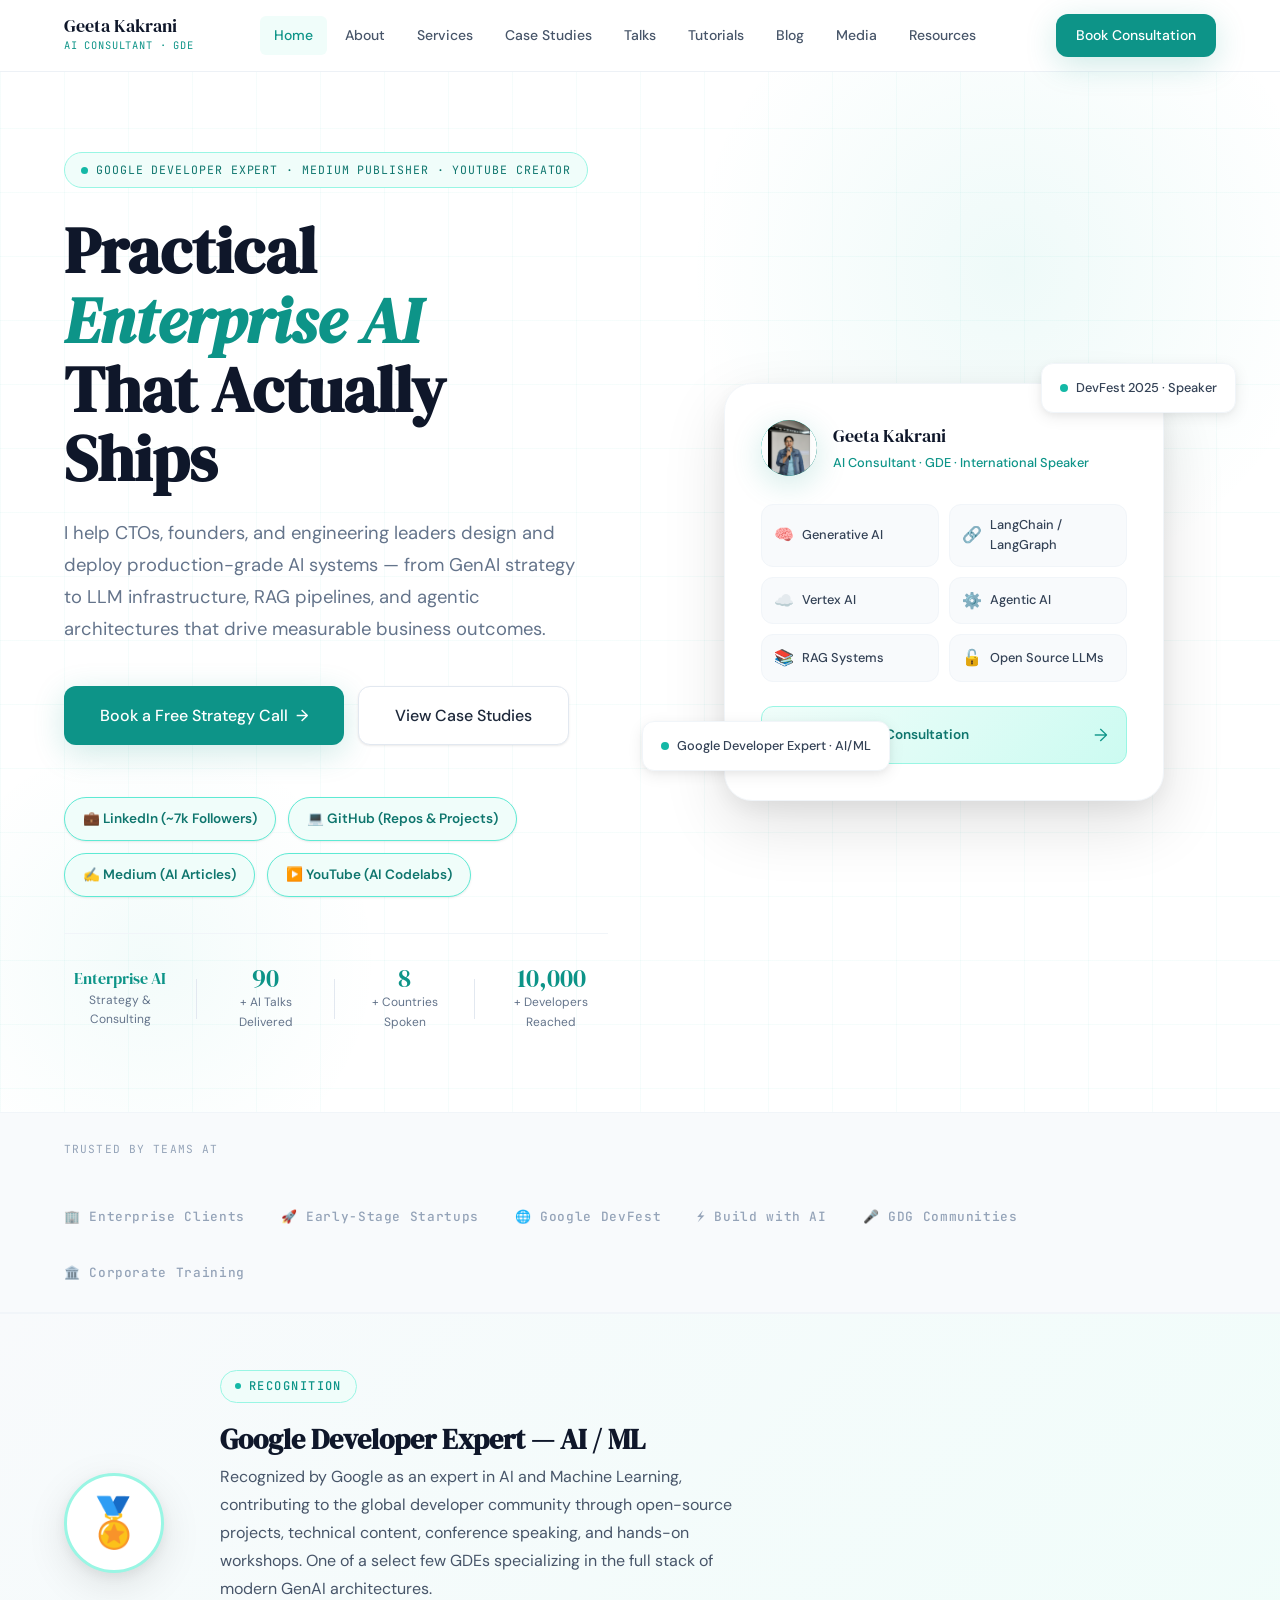
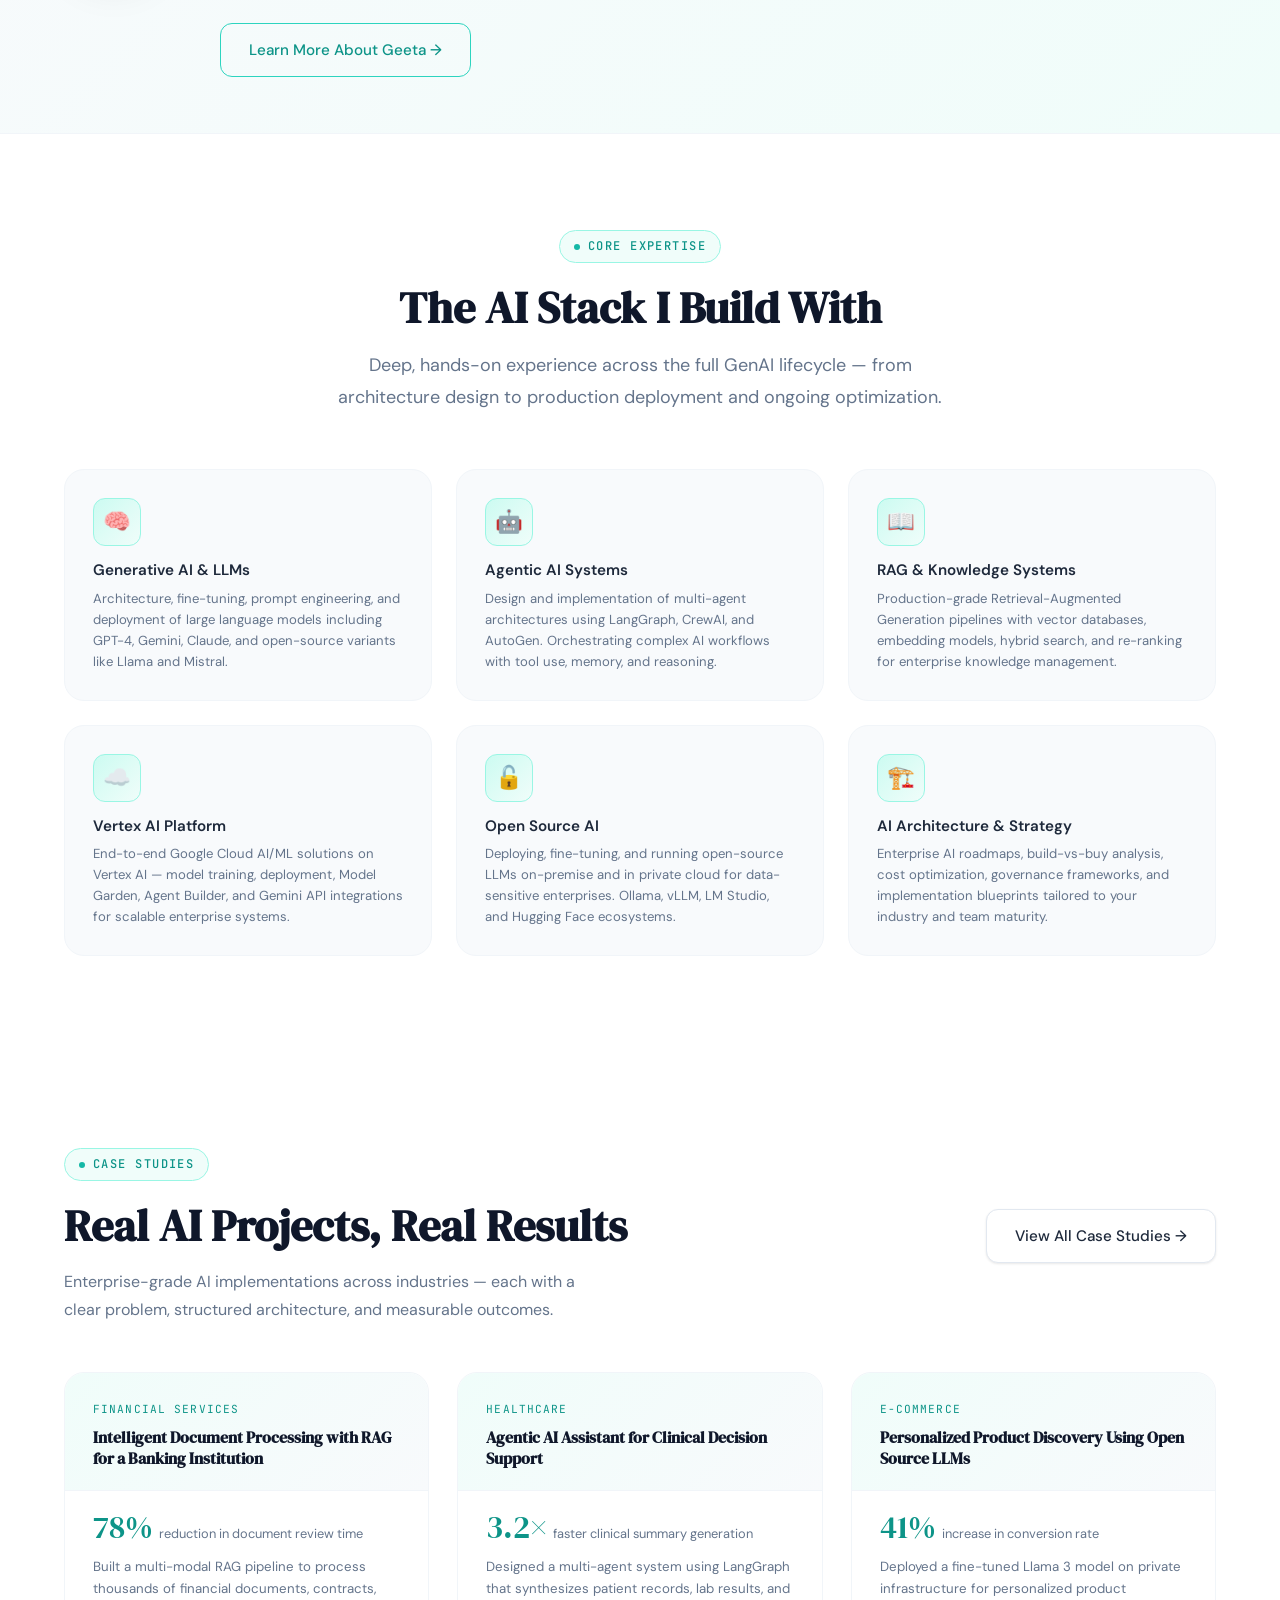
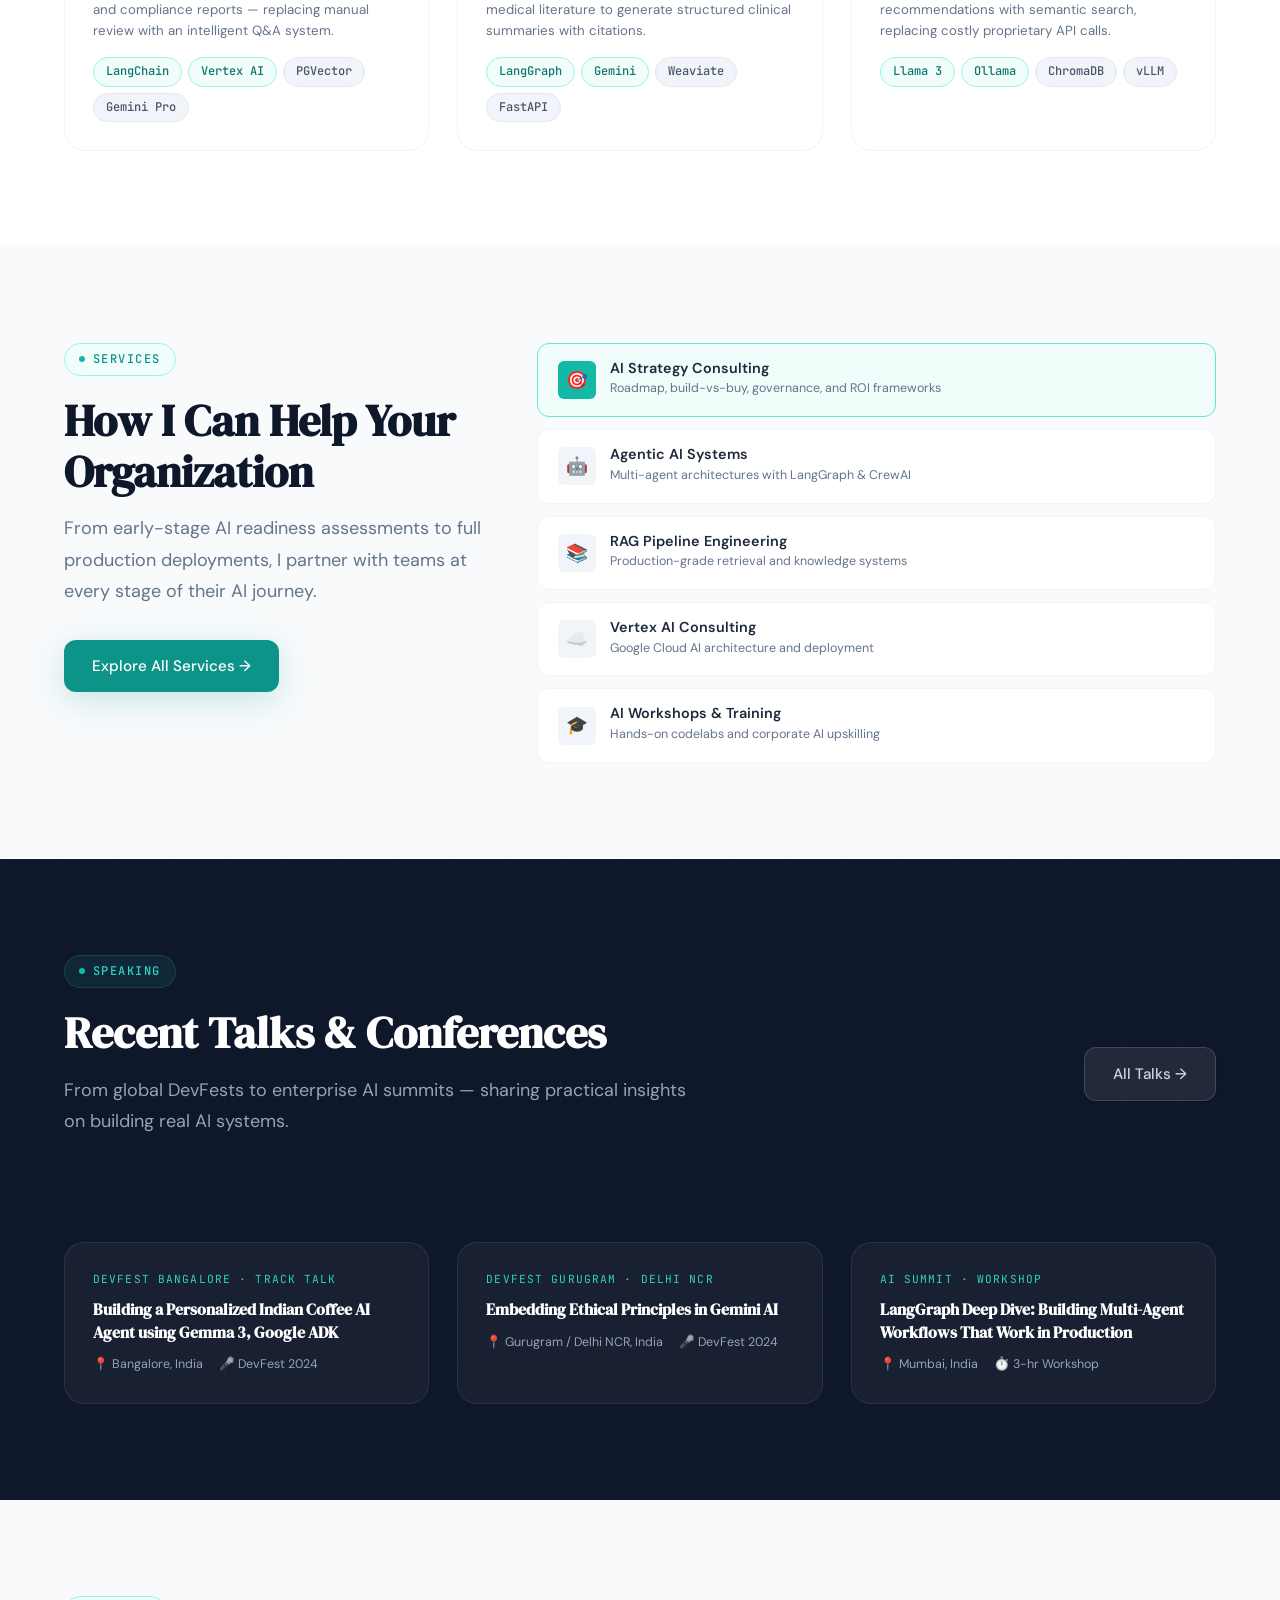
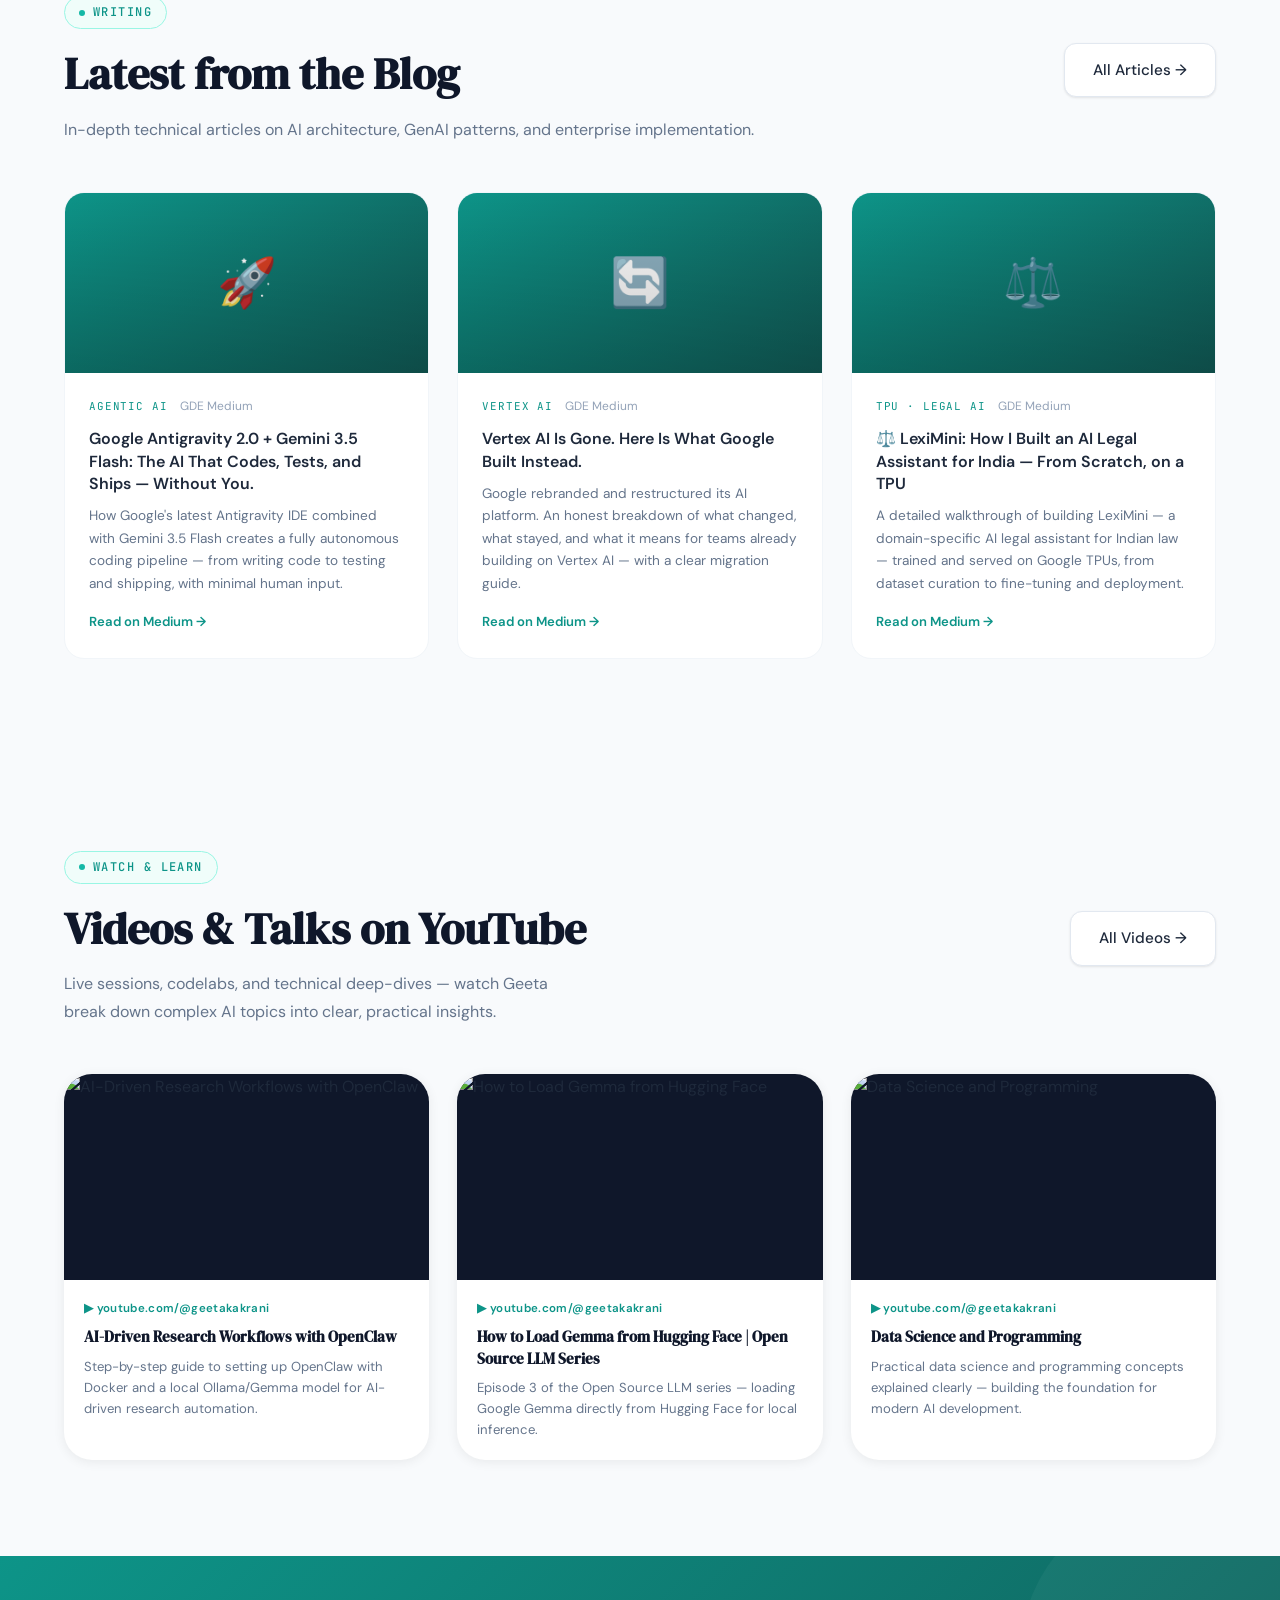
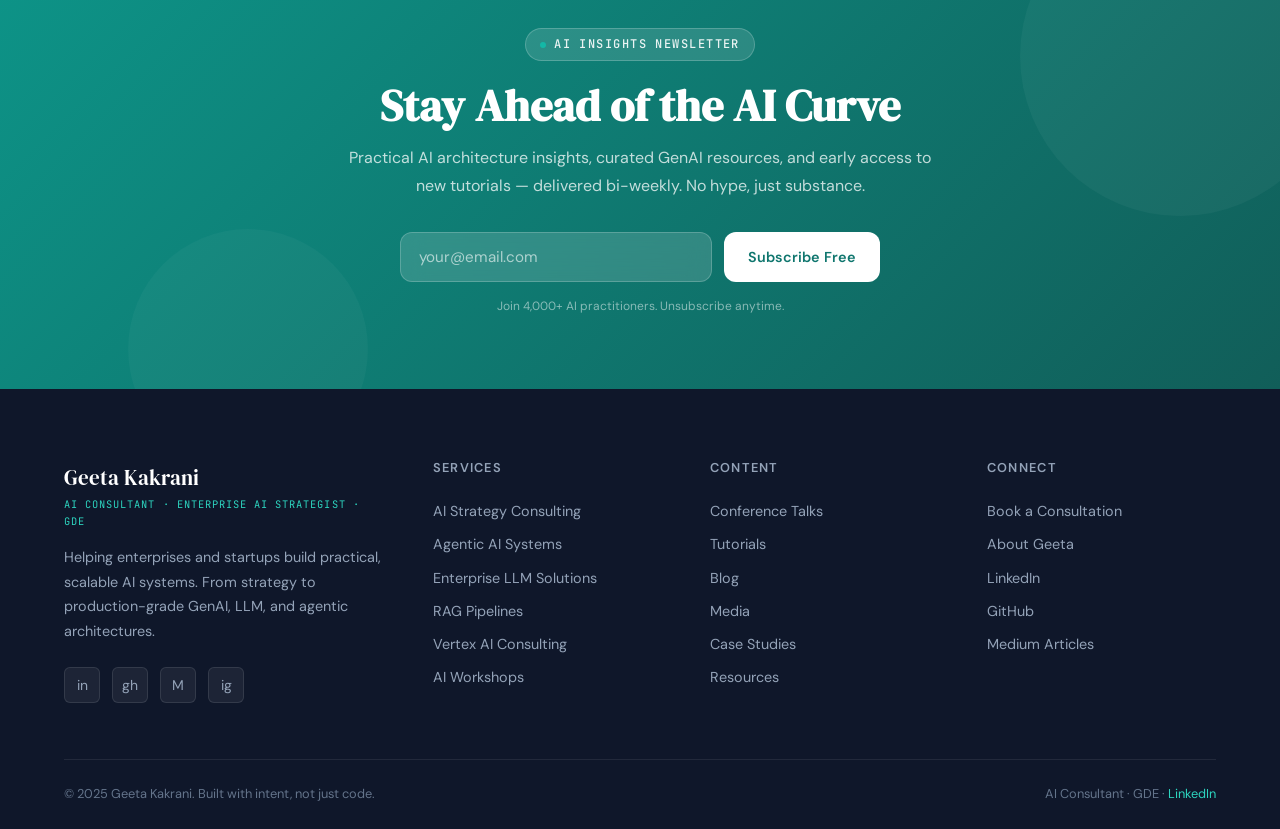
==== index.html @ 1722d3de "Update media page with real profile info and highlight socials on index" ====
<!DOCTYPE html>
<html lang="en">
<head>
  <meta charset="UTF-8" />
  <meta name="viewport" content="width=device-width, initial-scale=1.0" />
  <title>Geeta Kakrani — AI Consultant & Enterprise AI Strategist | GDE</title>
  <meta name="description" content="Enterprise AI Consultant, Google Developer Expert, and international speaker specializing in GenAI, LLMs, Agentic AI, Vertex AI, and RAG Systems." />
  <meta name="keywords" content="AI consultant, enterprise AI, GenAI, LLM, Vertex AI, agentic AI, RAG, LangChain, Google Developer Expert" />
  <link rel="preconnect" href="https://fonts.googleapis.com" />
  <link rel="stylesheet" href="css/main.css" />
  <link rel="stylesheet" href="css/home.css" />
</head>
<body>

  <!-- NAVBAR -->
  <div id="nav-placeholder"></div>

  <!-- ══════════════════════════════════════════
       HERO SECTION
  ══════════════════════════════════════════ -->
  <section class="hero" id="home">
    <div class="hero-glow-bottom"></div>
    <div class="container">
      <div class="hero-inner">

        <!-- Left: Content -->
        <div class="hero-content">
          <div class="hero-badge animate-fade-up">
            <span class="hero-badge-dot"></span>
            Google Developer Expert · Medium Publisher · YouTube Creator
          </div>

          <h1 class="hero-title animate-fade-up delay-1">
            Practical <em>Enterprise AI</em><br/>
            That Actually Ships
          </h1>

          <p class="hero-subtitle animate-fade-up delay-2">
            I help CTOs, founders, and engineering leaders design and deploy production-grade AI systems — from GenAI strategy to LLM infrastructure, RAG pipelines, and agentic architectures that drive measurable business outcomes.
          </p>

          <div class="hero-actions animate-fade-up delay-3">
            <a href="pages/contact.html" class="btn btn-primary btn-lg">
              Book a Free Strategy Call
              <span>→</span>
            </a>
            <a href="pages/case-studies.html" class="btn btn-secondary btn-lg">
              View Case Studies
            </a>
          </div>

          <style>
            .hero-social-cards {
              display: flex;
              flex-wrap: wrap;
              gap: 12px;
              margin-top: 28px;
            }
            .hero-social-pill {
              display: inline-flex;
              align-items: center;
              gap: 8px;
              padding: 10px 18px;
              background: var(--gray-50);
              border: 1px solid var(--gray-200);
              border-radius: var(--radius-full);
              font-size: 0.85rem;
              font-weight: 600;
              color: var(--gray-700);
              box-shadow: var(--shadow-sm);
              transition: all 0.25s var(--ease-out);
            }
            .hero-social-pill:hover {
              background: var(--teal-50);
              border-color: var(--teal-400);
              color: var(--teal-700);
              transform: translateY(-2px);
              box-shadow: 0 4px 12px rgba(20,184,166,0.15);
            }
            .hero-social-pill.highlight {
              background: var(--teal-50);
              border-color: var(--teal-300);
              color: var(--teal-700);
            }
            .hero-social-pill.highlight:hover {
              background: var(--teal-100);
              border-color: var(--teal-500);
            }
          </style>
          <div class="hero-social-cards animate-fade-up delay-4">
            <a href="https://linkedin.com/in/geetakakrani" target="_blank" class="hero-social-pill highlight">
              💼 LinkedIn (~7k Followers)
            </a>
            <a href="https://github.com/geeta-gwalior" target="_blank" class="hero-social-pill highlight">
              💻 GitHub (Repos &amp; Projects)
            </a>
            <a href="https://medium.com/@Geetakakrani" target="_blank" class="hero-social-pill highlight">
              ✍️ Medium (AI Articles)
            </a>
            <a href="https://www.youtube.com/@geetakakrani" target="_blank" class="hero-social-pill highlight">
              ▶️ YouTube (AI Codelabs)
            </a>
          </div>

          <div class="hero-meta animate-fade-up delay-4" style="margin-top:36px;">
            <div class="hero-meta-item">
              <div class="hero-meta-num" style="font-size:1rem; line-height:1.3;">Enterprise AI</div>
              <div class="hero-meta-label">Strategy &amp; Consulting</div>
            </div>
            <div class="hero-meta-divider"></div>
            <div class="hero-meta-item">
              <div class="hero-meta-num" data-counter="90">0</div>
              <div class="hero-meta-label">+ AI Talks Delivered</div>
            </div>
            <div class="hero-meta-divider"></div>
            <div class="hero-meta-item">
              <div class="hero-meta-num" data-counter="8">0</div>
              <div class="hero-meta-label">+ Countries Spoken</div>
            </div>
            <div class="hero-meta-divider"></div>
            <div class="hero-meta-item">
              <div class="hero-meta-num" data-counter="10000">0</div>
              <div class="hero-meta-label">+ Developers Reached</div>
            </div>
          </div>
        </div>

        <!-- Right: Visual Card -->
        <div class="hero-visual animate-fade-up delay-2">
          <div class="hero-card-main">
            <div class="hero-card-header">
              <div class="hero-card-avatar" style="padding:0; overflow:hidden; border-radius:50%;">
                <img src="images/geeta-photo.png" alt="Geeta Kakrani speaking at a conference" style="width:100%; height:100%; object-fit:cover; object-position:top; border-radius:50%;" />
              </div>
              <div>
                <div class="hero-card-name">Geeta Kakrani</div>
                <div class="hero-card-role">AI Consultant · GDE · International Speaker</div>
              </div>
            </div>

            <div class="hero-expertise-grid">
              <div class="hero-expertise-item">
                <span class="hero-expertise-icon">🧠</span> Generative AI
              </div>
              <div class="hero-expertise-item">
                <span class="hero-expertise-icon">🔗</span> LangChain / LangGraph
              </div>
              <div class="hero-expertise-item">
                <span class="hero-expertise-icon">☁️</span> Vertex AI
              </div>
              <div class="hero-expertise-item">
                <span class="hero-expertise-icon">⚙️</span> Agentic AI
              </div>
              <div class="hero-expertise-item">
                <span class="hero-expertise-icon">📚</span> RAG Systems
              </div>
              <div class="hero-expertise-item">
                <span class="hero-expertise-icon">🔓</span> Open Source LLMs
              </div>
            </div>

            <a href="pages/contact.html" class="hero-card-cta">
              <span class="hero-card-cta-text">Schedule a Free Consultation</span>
              <span class="hero-card-cta-arrow">→</span>
            </a>
          </div>

          <!-- Floating accent cards -->
          <div class="hero-float-card hero-float-1">
            <div class="hero-float-content">
              <span class="hero-float-dot"></span>
              <span>DevFest 2025 · Speaker</span>
            </div>
          </div>
          <div class="hero-float-card hero-float-2">
            <div class="hero-float-content">
              <span class="hero-float-dot"></span>
              <span>Google Developer Expert · AI/ML</span>
            </div>
          </div>
        </div>

      </div>
    </div>
  </section>

  <!-- ══════════════════════════════════════════
       SOCIAL PROOF STRIP
  ══════════════════════════════════════════ -->
  <section class="social-proof">
    <div class="container">
      <div class="social-proof-inner">
        <span class="social-proof-label">Trusted by teams at</span>
        <div class="social-proof-logos">
          <span class="proof-logo">🏢 Enterprise Clients</span>
          <span class="proof-logo">🚀 Early-Stage Startups</span>
          <span class="proof-logo">🌐 Google DevFest</span>
          <span class="proof-logo">⚡ Build with AI</span>
          <span class="proof-logo">🎤 GDG Communities</span>
          <span class="proof-logo">🏛️ Corporate Training</span>
        </div>
      </div>
    </div>
  </section>

  <!-- ══════════════════════════════════════════
       GDE BADGE
  ══════════════════════════════════════════ -->
  <section class="gde-section">
    <div class="container">
      <div class="gde-inner">
        <div class="gde-badge-visual">🏅</div>
        <div class="gde-text">
          <div class="section-label">Recognition</div>
          <h3>Google Developer Expert — AI / ML</h3>
          <p>Recognized by Google as an expert in AI and Machine Learning, contributing to the global developer community through open-source projects, technical content, conference speaking, and hands-on workshops. One of a select few GDEs specializing in the full stack of modern GenAI architectures.</p>
          <a href="pages/about.html" class="btn btn-outline" style="margin-top:20px;">Learn More About Geeta →</a>
        </div>
      </div>
    </div>
  </section>

  <!-- ══════════════════════════════════════════
       CORE EXPERTISE
  ══════════════════════════════════════════ -->
  <section class="section expertise-section">
    <div class="container">
      <div class="text-center">
        <div class="section-label">Core Expertise</div>
        <h2 class="section-heading">The AI Stack I Build With</h2>
        <p class="section-intro">Deep, hands-on experience across the full GenAI lifecycle — from architecture design to production deployment and ongoing optimization.</p>
      </div>

      <div class="expertise-grid">
        <div class="expertise-card reveal">
          <div class="expertise-icon">🧠</div>
          <h4>Generative AI & LLMs</h4>
          <p>Architecture, fine-tuning, prompt engineering, and deployment of large language models including GPT-4, Gemini, Claude, and open-source variants like Llama and Mistral.</p>
        </div>
        <div class="expertise-card reveal reveal-delay-1">
          <div class="expertise-icon">🤖</div>
          <h4>Agentic AI Systems</h4>
          <p>Design and implementation of multi-agent architectures using LangGraph, CrewAI, and AutoGen. Orchestrating complex AI workflows with tool use, memory, and reasoning.</p>
        </div>
        <div class="expertise-card reveal reveal-delay-2">
          <div class="expertise-icon">📖</div>
          <h4>RAG & Knowledge Systems</h4>
          <p>Production-grade Retrieval-Augmented Generation pipelines with vector databases, embedding models, hybrid search, and re-ranking for enterprise knowledge management.</p>
        </div>
        <div class="expertise-card reveal">
          <div class="expertise-icon">☁️</div>
          <h4>Vertex AI Platform</h4>
          <p>End-to-end Google Cloud AI/ML solutions on Vertex AI — model training, deployment, Model Garden, Agent Builder, and Gemini API integrations for scalable enterprise systems.</p>
        </div>
        <div class="expertise-card reveal reveal-delay-1">
          <div class="expertise-icon">🔓</div>
          <h4>Open Source AI</h4>
          <p>Deploying, fine-tuning, and running open-source LLMs on-premise and in private cloud for data-sensitive enterprises. Ollama, vLLM, LM Studio, and Hugging Face ecosystems.</p>
        </div>
        <div class="expertise-card reveal reveal-delay-2">
          <div class="expertise-icon">🏗️</div>
          <h4>AI Architecture & Strategy</h4>
          <p>Enterprise AI roadmaps, build-vs-buy analysis, cost optimization, governance frameworks, and implementation blueprints tailored to your industry and team maturity.</p>
        </div>
      </div>
    </div>
  </section>

  <!-- ══════════════════════════════════════════
       FEATURED CASE STUDIES
  ══════════════════════════════════════════ -->
  <section class="section case-studies-preview">
    <div class="container">
      <div class="flex-between" style="margin-bottom:48px; flex-wrap:wrap; gap:20px;">
        <div>
          <div class="section-label">Case Studies</div>
          <h2 class="section-heading">Real AI Projects, Real Results</h2>
          <p style="max-width:520px; color:var(--gray-500); font-size:1rem;">Enterprise-grade AI implementations across industries — each with a clear problem, structured architecture, and measurable outcomes.</p>
        </div>
        <a href="pages/case-studies.html" class="btn btn-secondary">View All Case Studies →</a>
      </div>

      <div class="grid-3">
        <div class="case-study-card reveal">
          <div class="cs-header">
            <div class="cs-industry">Financial Services</div>
            <h4>Intelligent Document Processing with RAG for a Banking Institution</h4>
          </div>
          <div class="cs-body">
            <div class="cs-metric">
              <span class="cs-metric-num">78%</span>
              <span class="cs-metric-label">reduction in document review time</span>
            </div>
            <p style="font-size:0.83rem; color:var(--gray-500); line-height:1.6;">Built a multi-modal RAG pipeline to process thousands of financial documents, contracts, and compliance reports — replacing manual review with an intelligent Q&A system.</p>
            <div class="cs-tools">
              <span class="badge badge-teal">LangChain</span>
              <span class="badge badge-teal">Vertex AI</span>
              <span class="badge badge-gray">PGVector</span>
              <span class="badge badge-gray">Gemini Pro</span>
            </div>
          </div>
        </div>

        <div class="case-study-card reveal reveal-delay-1">
          <div class="cs-header">
            <div class="cs-industry">Healthcare</div>
            <h4>Agentic AI Assistant for Clinical Decision Support</h4>
          </div>
          <div class="cs-body">
            <div class="cs-metric">
              <span class="cs-metric-num">3.2×</span>
              <span class="cs-metric-label">faster clinical summary generation</span>
            </div>
            <p style="font-size:0.83rem; color:var(--gray-500); line-height:1.6;">Designed a multi-agent system using LangGraph that synthesizes patient records, lab results, and medical literature to generate structured clinical summaries with citations.</p>
            <div class="cs-tools">
              <span class="badge badge-teal">LangGraph</span>
              <span class="badge badge-teal">Gemini</span>
              <span class="badge badge-gray">Weaviate</span>
              <span class="badge badge-gray">FastAPI</span>
            </div>
          </div>
        </div>

        <div class="case-study-card reveal reveal-delay-2">
          <div class="cs-header">
            <div class="cs-industry">E-Commerce</div>
            <h4>Personalized Product Discovery Using Open Source LLMs</h4>
          </div>
          <div class="cs-body">
            <div class="cs-metric">
              <span class="cs-metric-num">41%</span>
              <span class="cs-metric-label">increase in conversion rate</span>
            </div>
            <p style="font-size:0.83rem; color:var(--gray-500); line-height:1.6;">Deployed a fine-tuned Llama 3 model on private infrastructure for personalized product recommendations with semantic search, replacing costly proprietary API calls.</p>
            <div class="cs-tools">
              <span class="badge badge-teal">Llama 3</span>
              <span class="badge badge-teal">Ollama</span>
              <span class="badge badge-gray">ChromaDB</span>
              <span class="badge badge-gray">vLLM</span>
            </div>
          </div>
        </div>
      </div>
    </div>
  </section>

  <!-- ══════════════════════════════════════════
       SERVICES PREVIEW
  ══════════════════════════════════════════ -->
  <section class="section services-preview">
    <div class="container">
      <div class="services-preview-grid">
        <div>
          <div class="section-label">Services</div>
          <h2 class="section-heading">How I Can Help Your Organization</h2>
          <p class="section-intro" style="margin-bottom:32px;">From early-stage AI readiness assessments to full production deployments, I partner with teams at every stage of their AI journey.</p>
          <a href="pages/services.html" class="btn btn-primary">Explore All Services →</a>
        </div>
        <div class="services-list">
          <div class="service-list-item active reveal">
            <div class="service-list-icon">🎯</div>
            <div class="service-list-text">
              <h5>AI Strategy Consulting</h5>
              <p>Roadmap, build-vs-buy, governance, and ROI frameworks</p>
            </div>
          </div>
          <div class="service-list-item reveal reveal-delay-1">
            <div class="service-list-icon">🤖</div>
            <div class="service-list-text">
              <h5>Agentic AI Systems</h5>
              <p>Multi-agent architectures with LangGraph & CrewAI</p>
            </div>
          </div>
          <div class="service-list-item reveal reveal-delay-2">
            <div class="service-list-icon">📚</div>
            <div class="service-list-text">
              <h5>RAG Pipeline Engineering</h5>
              <p>Production-grade retrieval and knowledge systems</p>
            </div>
          </div>
          <div class="service-list-item reveal reveal-delay-3">
            <div class="service-list-icon">☁️</div>
            <div class="service-list-text">
              <h5>Vertex AI Consulting</h5>
              <p>Google Cloud AI architecture and deployment</p>
            </div>
          </div>
          <div class="service-list-item reveal reveal-delay-4">
            <div class="service-list-icon">🎓</div>
            <div class="service-list-text">
              <h5>AI Workshops & Training</h5>
              <p>Hands-on codelabs and corporate AI upskilling</p>
            </div>
          </div>
        </div>
      </div>
    </div>
  </section>

  <!-- ══════════════════════════════════════════
       TALKS PREVIEW
  ══════════════════════════════════════════ -->
  <section class="section talks-preview">
    <div class="container" style="position:relative; z-index:1;">
      <div class="flex-between" style="margin-bottom:48px; flex-wrap:wrap; gap:20px;">
        <div>
          <div class="section-label">Speaking</div>
          <h2 class="section-heading">Recent Talks & Conferences</h2>
          <p class="section-intro">From global DevFests to enterprise AI summits — sharing practical insights on building real AI systems.</p>
        </div>
        <a href="pages/talks.html" class="btn btn-secondary" style="background:rgba(255,255,255,0.08); border-color:rgba(255,255,255,0.15); color:var(--gray-300);">All Talks →</a>
      </div>

      <div class="grid-3">
        <div class="talk-card-dark reveal">
          <div class="talk-event">DevFest Bangalore · Track Talk</div>
          <h4>Building a Personalized Indian Coffee AI Agent using Gemma 3, Google ADK</h4>
          <div class="talk-meta">
            <div class="talk-meta-item">📍 Bangalore, India</div>
            <div class="talk-meta-item">🎤 DevFest 2024</div>
          </div>
        </div>
        <div class="talk-card-dark reveal reveal-delay-1">
          <div class="talk-event">DevFest Gurugram · Delhi NCR</div>
          <h4>Embedding Ethical Principles in Gemini AI</h4>
          <div class="talk-meta">
            <div class="talk-meta-item">📍 Gurugram / Delhi NCR, India</div>
            <div class="talk-meta-item">🎤 DevFest 2024</div>
          </div>
        </div>
        <div class="talk-card-dark reveal reveal-delay-2">
          <div class="talk-event">AI Summit · Workshop</div>
          <h4>LangGraph Deep Dive: Building Multi-Agent Workflows That Work in Production</h4>
          <div class="talk-meta">
            <div class="talk-meta-item">📍 Mumbai, India</div>
            <div class="talk-meta-item">⏱️ 3-hr Workshop</div>
          </div>
        </div>
      </div>
    </div>
  </section>

  <!-- ══════════════════════════════════════════
       BLOG PREVIEW
  ══════════════════════════════════════════ -->
  <section class="section blog-preview">
    <div class="container">
      <div class="flex-between" style="margin-bottom:48px; flex-wrap:wrap; gap:20px;">
        <div>
          <div class="section-label">Writing</div>
          <h2 class="section-heading">Latest from the Blog</h2>
          <p style="color:var(--gray-500);">In-depth technical articles on AI architecture, GenAI patterns, and enterprise implementation.</p>
        </div>
        <a href="pages/blog.html" class="btn btn-secondary">All Articles →</a>
      </div>
      <div class="grid-3">
        <div class="blog-card reveal">
          <div class="blog-card-img">🚀</div>
          <div class="blog-card-body">
            <div class="blog-card-meta">
              <span class="blog-card-cat">Agentic AI</span>
              <span class="blog-card-date">GDE Medium</span>
            </div>
            <h4>Google Antigravity 2.0 + Gemini 3.5 Flash: The AI That Codes, Tests, and Ships — Without You.</h4>
            <p>How Google's latest Antigravity IDE combined with Gemini 3.5 Flash creates a fully autonomous coding pipeline — from writing code to testing and shipping, with minimal human input.</p>
            <a href="https://medium.com/google-developer-experts/google-antigravity-2-0-gemini-3-5-flash-the-ai-that-codes-tests-and-ships-without-you-24dc2dc2ba47" target="_blank" class="blog-card-read">Read on Medium →</a>
          </div>
        </div>
        <div class="blog-card reveal reveal-delay-1">
          <div class="blog-card-img">🔄</div>
          <div class="blog-card-body">
            <div class="blog-card-meta">
              <span class="blog-card-cat">Vertex AI</span>
              <span class="blog-card-date">GDE Medium</span>
            </div>
            <h4>Vertex AI Is Gone. Here Is What Google Built Instead.</h4>
            <p>Google rebranded and restructured its AI platform. An honest breakdown of what changed, what stayed, and what it means for teams already building on Vertex AI — with a clear migration guide.</p>
            <a href="https://medium.com/google-developer-experts/vertex-ai-is-gone-here-is-what-google-built-instead-92556d1c64eb" target="_blank" class="blog-card-read">Read on Medium →</a>
          </div>
        </div>
        <div class="blog-card reveal reveal-delay-2">
          <div class="blog-card-img">⚖️</div>
          <div class="blog-card-body">
            <div class="blog-card-meta">
              <span class="blog-card-cat">TPU · Legal AI</span>
              <span class="blog-card-date">GDE Medium</span>
            </div>
            <h4>⚖️ LexiMini: How I Built an AI Legal Assistant for India — From Scratch, on a TPU</h4>
            <p>A detailed walkthrough of building LexiMini — a domain-specific AI legal assistant for Indian law — trained and served on Google TPUs, from dataset curation to fine-tuning and deployment.</p>
            <a href="https://medium.com/google-developer-experts/%EF%B8%8F-leximini-how-i-built-an-ai-legal-assistant-for-india-from-scratch-on-a-tpu-f8354e20cbc9" target="_blank" class="blog-card-read">Read on Medium →</a>
          </div>
        </div>
      </div>
    </div>
  </section>

  <!-- ══════════════════════════════════════════
       YOUTUBE VIDEOS
  ══════════════════════════════════════════ -->
  <section class="section" style="background:var(--gray-50);">
    <div class="container">
      <div class="flex-between" style="margin-bottom:48px; flex-wrap:wrap; gap:20px;">
        <div>
          <div class="section-label">Watch &amp; Learn</div>
          <h2 class="section-heading">Videos &amp; Talks on YouTube</h2>
          <p style="color:var(--gray-500); max-width:500px;">Live sessions, codelabs, and technical deep-dives — watch Geeta break down complex AI topics into clear, practical insights.</p>
        </div>
        <a href="https://www.youtube.com/@geetakakrani" target="_blank" class="btn btn-secondary">All Videos →</a>
      </div>

      <div class="grid-3">

        <!-- Video 1: AI-Driven Research Workflows with OpenClaw -->
        <a href="https://www.youtube.com/watch?v=fo4e_lK6_8s" target="_blank" class="yt-video-card reveal" style="text-decoration:none; display:block;">
          <div class="yt-thumb-wrap">
            <img src="https://i.ytimg.com/vi/fo4e_lK6_8s/hqdefault.jpg"
                 alt="AI-Driven Research Workflows with OpenClaw"
                 class="yt-thumb" />
            <div class="yt-play-btn">▶</div>
          </div>
          <div class="yt-video-info">
            <div class="yt-channel-tag">▶ youtube.com/@geetakakrani</div>
            <h4 class="yt-video-title">AI-Driven Research Workflows with OpenClaw</h4>
            <p class="yt-video-desc">Step-by-step guide to setting up OpenClaw with Docker and a local Ollama/Gemma model for AI-driven research automation.</p>
          </div>
        </a>

        <!-- Video 2: How to Load Gemma from Hugging Face -->
        <a href="https://www.youtube.com/watch?v=A0s3TYg2uoM" target="_blank" class="yt-video-card reveal reveal-delay-1" style="text-decoration:none; display:block;">
          <div class="yt-thumb-wrap">
            <img src="https://i.ytimg.com/vi/A0s3TYg2uoM/hqdefault.jpg"
                 alt="How to Load Gemma from Hugging Face"
                 class="yt-thumb" />
            <div class="yt-play-btn">▶</div>
          </div>
          <div class="yt-video-info">
            <div class="yt-channel-tag">▶ youtube.com/@geetakakrani</div>
            <h4 class="yt-video-title">How to Load Gemma from Hugging Face | Open Source LLM Series</h4>
            <p class="yt-video-desc">Episode 3 of the Open Source LLM series — loading Google Gemma directly from Hugging Face for local inference.</p>
          </div>
        </a>

        <!-- Video 3: Data Science and Programming -->
        <a href="https://www.youtube.com/watch?v=KISKXhUq6LY" target="_blank" class="yt-video-card reveal reveal-delay-2" style="text-decoration:none; display:block;">
          <div class="yt-thumb-wrap">
            <img src="https://i.ytimg.com/vi/KISKXhUq6LY/hqdefault.jpg"
                 alt="Data Science and Programming"
                 class="yt-thumb" />
            <div class="yt-play-btn">▶</div>
          </div>
          <div class="yt-video-info">
            <div class="yt-channel-tag">▶ youtube.com/@geetakakrani</div>
            <h4 class="yt-video-title">Data Science and Programming</h4>
            <p class="yt-video-desc">Practical data science and programming concepts explained clearly — building the foundation for modern AI development.</p>
          </div>
        </a>

      </div>
    </div>
  </section>

  <style>
    .yt-video-card {
      background: var(--white);
      border-radius: var(--radius-xl);
      overflow: hidden;
      box-shadow: 0 2px 12px rgba(0,0,0,0.07);
      transition: transform 0.25s ease, box-shadow 0.25s ease;
    }
    .yt-video-card:hover { transform: translateY(-6px); box-shadow: 0 12px 36px rgba(0,0,0,0.13); }
    .yt-thumb-wrap { position: relative; width: 100%; aspect-ratio: 16/9; overflow: hidden; background: #0f172a; }
    .yt-thumb { width: 100%; height: 100%; object-fit: cover; display: block; transition: transform 0.3s ease; }
    .yt-video-card:hover .yt-thumb { transform: scale(1.04); }
    .yt-play-btn {
      position: absolute; inset: 0; display: flex; align-items: center; justify-content: center;
      font-size: 2.4rem; color: #fff;
      background: rgba(0,0,0,0.35);
      opacity: 0; transition: opacity 0.2s ease;
    }
    .yt-video-card:hover .yt-play-btn { opacity: 1; }
    .yt-video-info { padding: 20px; }
    .yt-channel-tag { font-size: 0.72rem; color: var(--teal-600); font-weight: 600; letter-spacing: 0.03em; margin-bottom: 8px; }
    .yt-video-title { font-size: 0.95rem; font-weight: 700; color: var(--gray-900); margin: 0 0 8px; line-height: 1.4; }
    .yt-video-desc { font-size: 0.82rem; color: var(--gray-500); line-height: 1.6; margin: 0; }
  </style>

  <!-- ══════════════════════════════════════════
       NEWSLETTER
  ══════════════════════════════════════════ -->
  <section class="newsletter-section">
    <div class="newsletter-inner">
      <div class="section-label" style="background:rgba(255,255,255,0.12); border-color:rgba(255,255,255,0.2); color:rgba(255,255,255,0.9); margin:0 auto 20px; display:flex; width:fit-content;">AI Insights Newsletter</div>
      <h2>Stay Ahead of the AI Curve</h2>
      <p>Practical AI architecture insights, curated GenAI resources, and early access to new tutorials — delivered bi-weekly. No hype, just substance.</p>
      <form class="newsletter-form" novalidate>
        <input type="email" placeholder="your@email.com" required />
        <button type="submit">Subscribe Free</button>
      </form>
      <p style="font-size:0.75rem; color:rgba(255,255,255,0.5); margin-top:14px; margin-bottom:0;">Join 4,000+ AI practitioners. Unsubscribe anytime.</p>
    </div>
  </section>

  <!-- FOOTER -->
  <div id="footer-placeholder"></div>

  <script src="js/components.js"></script>
  <script src="js/main.js"></script>
</body>
</html>
---- css/main.css ----
/* ============================================
   GEETA KAKRANI | AI CONSULTANCY
   Main Stylesheet
   ============================================ */

@import url('https://fonts.googleapis.com/css2?family=DM+Serif+Display:ital@0;1&family=DM+Sans:ital,opsz,wght@0,9..40,300;0,9..40,400;0,9..40,500;0,9..40,600;0,9..40,700;1,9..40,300&family=JetBrains+Mono:wght@400;500&display=swap');

/* ============================================
   CSS VARIABLES
   ============================================ */
:root {
  /* Brand Colors */
  --teal-50: #f0fdfa;
  --teal-100: #ccfbf1;
  --teal-200: #99f6e4;
  --teal-300: #5eead4;
  --teal-400: #2dd4bf;
  --teal-500: #14b8a6;
  --teal-600: #0d9488;
  --teal-700: #0f766e;
  --teal-800: #115e59;
  --teal-900: #134e4a;

  /* Neutrals */
  --white: #ffffff;
  --gray-50: #f8fafc;
  --gray-100: #f1f5f9;
  --gray-200: #e2e8f0;
  --gray-300: #cbd5e1;
  --gray-400: #94a3b8;
  --gray-500: #64748b;
  --gray-600: #475569;
  --gray-700: #334155;
  --gray-800: #1e293b;
  --gray-900: #0f172a;

  /* Accent */
  --amber-400: #fbbf24;
  --amber-500: #f59e0b;

  /* Typography */
  --font-display: 'DM Serif Display', serif;
  --font-body: 'DM Sans', sans-serif;
  --font-mono: 'JetBrains Mono', monospace;

  /* Spacing */
  --nav-height: 72px;

  /* Shadows */
  --shadow-sm: 0 1px 3px rgba(0,0,0,0.06), 0 1px 2px rgba(0,0,0,0.04);
  --shadow-md: 0 4px 16px rgba(0,0,0,0.08), 0 2px 6px rgba(0,0,0,0.04);
  --shadow-lg: 0 12px 40px rgba(0,0,0,0.1), 0 4px 12px rgba(0,0,0,0.06);
  --shadow-xl: 0 24px 64px rgba(0,0,0,0.12), 0 8px 24px rgba(0,0,0,0.06);
  --shadow-teal: 0 8px 32px rgba(13,148,136,0.2);

  /* Border Radius */
  --radius-sm: 6px;
  --radius-md: 12px;
  --radius-lg: 20px;
  --radius-xl: 28px;
  --radius-full: 9999px;

  /* Transitions */
  --ease-out: cubic-bezier(0.16, 1, 0.3, 1);
  --ease-in-out: cubic-bezier(0.4, 0, 0.2, 1);
}

/* ============================================
   RESET & BASE
   ============================================ */
*, *::before, *::after {
  box-sizing: border-box;
  margin: 0;
  padding: 0;
}

html {
  scroll-behavior: smooth;
  font-size: 16px;
}

body {
  font-family: var(--font-body);
  color: var(--gray-800);
  background-color: var(--white);
  line-height: 1.6;
  -webkit-font-smoothing: antialiased;
  overflow-x: hidden;
}

img { max-width: 100%; height: auto; display: block; }
a { text-decoration: none; color: inherit; }
ul, ol { list-style: none; }
button { cursor: pointer; border: none; background: none; font-family: inherit; }
input, textarea, select { font-family: inherit; }

/* ============================================
   TYPOGRAPHY
   ============================================ */
h1, h2, h3, h4, h5, h6 {
  font-family: var(--font-display);
  line-height: 1.15;
  color: var(--gray-900);
}

h1 { font-size: clamp(2.4rem, 5vw, 4rem); }
h2 { font-size: clamp(1.8rem, 3.5vw, 2.75rem); }
h3 { font-size: clamp(1.3rem, 2.5vw, 1.75rem); }
h4 { font-size: 1.25rem; }
h5 { font-size: 1.1rem; }

p { color: var(--gray-600); line-height: 1.75; }

.text-teal { color: var(--teal-600); }
.text-sm { font-size: 0.875rem; }
.text-xs { font-size: 0.75rem; }
.text-lg { font-size: 1.125rem; }
.font-mono { font-family: var(--font-mono); }
.font-medium { font-weight: 500; }
.font-semibold { font-weight: 600; }

/* ============================================
   LAYOUT UTILITIES
   ============================================ */
.container {
  max-width: 1200px;
  margin: 0 auto;
  padding: 0 24px;
}

.container-wide {
  max-width: 1400px;
  margin: 0 auto;
  padding: 0 24px;
}

.section {
  padding: 96px 0;
}

.section-sm {
  padding: 64px 0;
}

.grid-2 { display: grid; grid-template-columns: repeat(2, 1fr); gap: 32px; }
.grid-3 { display: grid; grid-template-columns: repeat(3, 1fr); gap: 28px; }
.grid-4 { display: grid; grid-template-columns: repeat(4, 1fr); gap: 24px; }

.flex { display: flex; }
.flex-center { display: flex; align-items: center; justify-content: center; }
.flex-between { display: flex; align-items: center; justify-content: space-between; }
.gap-4 { gap: 16px; }
.gap-6 { gap: 24px; }
.gap-8 { gap: 32px; }

/* ============================================
   SECTION LABELS & HEADINGS
   ============================================ */
.section-label {
  display: inline-flex;
  align-items: center;
  gap: 8px;
  font-family: var(--font-mono);
  font-size: 0.75rem;
  font-weight: 500;
  letter-spacing: 0.12em;
  text-transform: uppercase;
  color: var(--teal-600);
  background: var(--teal-50);
  border: 1px solid var(--teal-200);
  padding: 6px 14px;
  border-radius: var(--radius-full);
  margin-bottom: 20px;
}

.section-label::before {
  content: '';
  width: 6px;
  height: 6px;
  background: var(--teal-500);
  border-radius: 50%;
}

.section-heading {
  margin-bottom: 16px;
}

.section-intro {
  font-size: 1.125rem;
  color: var(--gray-500);
  max-width: 640px;
  margin-bottom: 56px;
}

.text-center { text-align: center; }
.text-center .section-intro { margin: 0 auto 56px; }
.text-center .section-label { margin: 0 auto 20px; display: flex; width: fit-content; }

/* ============================================
   BUTTONS
   ============================================ */
.btn {
  display: inline-flex;
  align-items: center;
  gap: 8px;
  padding: 14px 28px;
  border-radius: var(--radius-md);
  font-size: 0.95rem;
  font-weight: 500;
  font-family: var(--font-body);
  transition: all 0.25s var(--ease-out);
  white-space: nowrap;
  cursor: pointer;
}

.btn-primary {
  background: var(--teal-600);
  color: var(--white);
  box-shadow: var(--shadow-teal);
}

.btn-primary:hover {
  background: var(--teal-700);
  transform: translateY(-2px);
  box-shadow: 0 12px 40px rgba(13,148,136,0.3);
}

.btn-secondary {
  background: var(--white);
  color: var(--gray-800);
  border: 1.5px solid var(--gray-200);
  box-shadow: var(--shadow-sm);
}

.btn-secondary:hover {
  border-color: var(--teal-400);
  color: var(--teal-600);
  transform: translateY(-2px);
  box-shadow: var(--shadow-md);
}

.btn-outline {
  background: transparent;
  color: var(--teal-600);
  border: 1.5px solid var(--teal-400);
}

.btn-outline:hover {
  background: var(--teal-50);
  transform: translateY(-2px);
}

.btn-lg { padding: 16px 36px; font-size: 1rem; }
.btn-sm { padding: 10px 20px; font-size: 0.875rem; }

/* ============================================
   CARDS
   ============================================ */
.card {
  background: var(--white);
  border: 1px solid var(--gray-100);
  border-radius: var(--radius-lg);
  padding: 32px;
  box-shadow: var(--shadow-sm);
  transition: all 0.3s var(--ease-out);
}

.card:hover {
  box-shadow: var(--shadow-lg);
  transform: translateY(-4px);
  border-color: var(--teal-200);
}

.card-glass {
  background: rgba(255,255,255,0.7);
  backdrop-filter: blur(16px);
  -webkit-backdrop-filter: blur(16px);
  border: 1px solid rgba(255,255,255,0.9);
}

/* ============================================
   BADGE / TAGS
   ============================================ */
.badge {
  display: inline-flex;
  align-items: center;
  padding: 4px 12px;
  border-radius: var(--radius-full);
  font-size: 0.75rem;
  font-weight: 500;
  font-family: var(--font-mono);
}

.badge-teal {
  background: var(--teal-50);
  color: var(--teal-700);
  border: 1px solid var(--teal-200);
}

.badge-gray {
  background: var(--gray-100);
  color: var(--gray-600);
  border: 1px solid var(--gray-200);
}

.badge-amber {
  background: #fffbeb;
  color: #92400e;
  border: 1px solid #fde68a;
}

/* ============================================
   NAVBAR
   ============================================ */
.navbar {
  position: fixed;
  top: 0;
  left: 0;
  right: 0;
  z-index: 1000;
  height: var(--nav-height);
  background: rgba(255,255,255,0.92);
  backdrop-filter: blur(20px);
  -webkit-backdrop-filter: blur(20px);
  border-bottom: 1px solid rgba(226,232,240,0.6);
  transition: all 0.3s var(--ease-in-out);
}

.navbar.scrolled {
  box-shadow: var(--shadow-md);
}

.nav-inner {
  max-width: 1200px;
  margin: 0 auto;
  padding: 0 24px;
  height: 100%;
  display: flex;
  align-items: center;
  justify-content: space-between;
}

.nav-logo {
  display: flex;
  flex-direction: column;
  gap: 1px;
}

.nav-logo-name {
  font-family: var(--font-display);
  font-size: 1.15rem;
  color: var(--gray-900);
  line-height: 1;
}

.nav-logo-title {
  font-family: var(--font-mono);
  font-size: 0.65rem;
  color: var(--teal-600);
  letter-spacing: 0.08em;
  text-transform: uppercase;
}

.nav-links {
  display: flex;
  align-items: center;
  gap: 4px;
}

.nav-links a {
  font-size: 0.875rem;
  font-weight: 500;
  color: var(--gray-600);
  padding: 8px 14px;
  border-radius: var(--radius-sm);
  transition: all 0.2s;
}

.nav-links a:hover,
.nav-links a.active {
  color: var(--teal-600);
  background: var(--teal-50);
}

.nav-cta {
  display: flex;
  align-items: center;
  gap: 12px;
}

/* Hamburger */
.nav-hamburger {
  display: none;
  flex-direction: column;
  gap: 5px;
  padding: 8px;
  cursor: pointer;
}

.nav-hamburger span {
  display: block;
  width: 22px;
  height: 2px;
  background: var(--gray-700);
  border-radius: 2px;
  transition: all 0.3s;
}

/* Mobile Nav */
.nav-mobile {
  display: none;
  position: fixed;
  top: var(--nav-height);
  left: 0;
  right: 0;
  background: var(--white);
  border-bottom: 1px solid var(--gray-100);
  padding: 16px 24px 24px;
  z-index: 999;
  box-shadow: var(--shadow-lg);
  transform: translateY(-100%);
  opacity: 0;
  transition: all 0.3s var(--ease-out);
}

.nav-mobile.open {
  transform: translateY(0);
  opacity: 1;
}

.nav-mobile a {
  display: block;
  padding: 12px 16px;
  font-size: 0.95rem;
  font-weight: 500;
  color: var(--gray-700);
  border-radius: var(--radius-sm);
  transition: all 0.2s;
}

.nav-mobile a:hover {
  color: var(--teal-600);
  background: var(--teal-50);
}

/* ============================================
   FOOTER
   ============================================ */
.footer {
  background: var(--gray-900);
  color: var(--gray-300);
  padding: 72px 0 0;
}

.footer-grid {
  display: grid;
  grid-template-columns: 1.4fr 1fr 1fr 1fr;
  gap: 48px;
  padding-bottom: 56px;
  border-bottom: 1px solid rgba(255,255,255,0.08);
}

.footer-brand p {
  color: var(--gray-400);
  font-size: 0.9rem;
  line-height: 1.7;
  margin: 16px 0 24px;
}

.footer-logo-name {
  font-family: var(--font-display);
  font-size: 1.3rem;
  color: var(--white);
}

.footer-logo-title {
  font-family: var(--font-mono);
  font-size: 0.65rem;
  color: var(--teal-400);
  letter-spacing: 0.1em;
  text-transform: uppercase;
  margin-top: 2px;
}

.footer-social {
  display: flex;
  gap: 12px;
}

.footer-social a {
  display: flex;
  align-items: center;
  justify-content: center;
  width: 36px;
  height: 36px;
  background: rgba(255,255,255,0.06);
  border: 1px solid rgba(255,255,255,0.1);
  border-radius: var(--radius-sm);
  color: var(--gray-400);
  font-size: 0.875rem;
  transition: all 0.2s;
}

.footer-social a:hover {
  background: var(--teal-600);
  border-color: var(--teal-600);
  color: var(--white);
  transform: translateY(-2px);
}

.footer-col h4 {
  font-family: var(--font-body);
  font-size: 0.8rem;
  font-weight: 600;
  letter-spacing: 0.1em;
  text-transform: uppercase;
  color: var(--gray-400);
  margin-bottom: 20px;
}

.footer-col a {
  display: block;
  font-size: 0.9rem;
  color: var(--gray-400);
  padding: 5px 0;
  transition: color 0.2s;
}

.footer-col a:hover { color: var(--teal-400); }

.footer-bottom {
  padding: 24px 0;
  display: flex;
  align-items: center;
  justify-content: space-between;
  font-size: 0.8rem;
  color: var(--gray-500);
}

.footer-bottom a { color: var(--teal-400); }

/* ============================================
   PAGE HERO (inner pages)
   ============================================ */
.page-hero {
  padding: calc(var(--nav-height) + 64px) 0 72px;
  background: linear-gradient(135deg, var(--gray-50) 0%, var(--teal-50) 100%);
  border-bottom: 1px solid var(--gray-100);
  position: relative;
  overflow: hidden;
}

.page-hero::after {
  content: '';
  position: absolute;
  top: -100px;
  right: -100px;
  width: 500px;
  height: 500px;
  background: radial-gradient(circle, rgba(20,184,166,0.08) 0%, transparent 70%);
  pointer-events: none;
}

.page-hero-breadcrumb {
  font-family: var(--font-mono);
  font-size: 0.75rem;
  color: var(--teal-600);
  margin-bottom: 16px;
  letter-spacing: 0.05em;
}

.page-hero h1 {
  margin-bottom: 16px;
}

.page-hero p {
  font-size: 1.125rem;
  max-width: 600px;
  color: var(--gray-500);
}

/* ============================================
   DIVIDER
   ============================================ */
.divider {
  width: 56px;
  height: 3px;
  background: linear-gradient(90deg, var(--teal-500), var(--teal-300));
  border-radius: var(--radius-full);
  margin: 20px 0;
}

.divider-center { margin: 20px auto; }

/* ============================================
   ANIMATIONS
   ============================================ */
@keyframes fadeInUp {
  from { opacity: 0; transform: translateY(28px); }
  to { opacity: 1; transform: translateY(0); }
}

@keyframes fadeIn {
  from { opacity: 0; }
  to { opacity: 1; }
}

@keyframes slideInRight {
  from { opacity: 0; transform: translateX(32px); }
  to { opacity: 1; transform: translateX(0); }
}

@keyframes pulse-teal {
  0%, 100% { box-shadow: 0 0 0 0 rgba(20,184,166,0.3); }
  50% { box-shadow: 0 0 0 12px rgba(20,184,166,0); }
}

@keyframes float {
  0%, 100% { transform: translateY(0); }
  50% { transform: translateY(-8px); }
}

@keyframes spin-slow {
  from { transform: rotate(0deg); }
  to { transform: rotate(360deg); }
}

.animate-fade-up {
  animation: fadeInUp 0.7s var(--ease-out) forwards;
  opacity: 0;
}

.animate-fade-up.delay-1 { animation-delay: 0.1s; }
.animate-fade-up.delay-2 { animation-delay: 0.2s; }
.animate-fade-up.delay-3 { animation-delay: 0.3s; }
.animate-fade-up.delay-4 { animation-delay: 0.4s; }

/* Intersection Observer triggered animation */
.reveal {
  opacity: 0;
  transform: translateY(24px);
  transition: opacity 0.6s var(--ease-out), transform 0.6s var(--ease-out);
}

.reveal.visible {
  opacity: 1;
  transform: translateY(0);
}

.reveal-delay-1 { transition-delay: 0.1s; }
.reveal-delay-2 { transition-delay: 0.2s; }
.reveal-delay-3 { transition-delay: 0.3s; }
.reveal-delay-4 { transition-delay: 0.4s; }

/* ============================================
   FORM ELEMENTS
   ============================================ */
.form-group {
  margin-bottom: 20px;
}

.form-label {
  display: block;
  font-size: 0.875rem;
  font-weight: 500;
  color: var(--gray-700);
  margin-bottom: 8px;
}

.form-input,
.form-textarea,
.form-select {
  width: 100%;
  padding: 12px 16px;
  border: 1.5px solid var(--gray-200);
  border-radius: var(--radius-md);
  font-size: 0.95rem;
  color: var(--gray-800);
  background: var(--white);
  transition: all 0.2s;
  outline: none;
}

.form-input:focus,
.form-textarea:focus,
.form-select:focus {
  border-color: var(--teal-400);
  box-shadow: 0 0 0 3px rgba(45,212,191,0.1);
}

.form-input::placeholder,
.form-textarea::placeholder {
  color: var(--gray-400);
}

.form-textarea {
  resize: vertical;
  min-height: 140px;
}

/* ============================================
   STATS ROW
   ============================================ */
.stats-row {
  display: flex;
  gap: 48px;
  flex-wrap: wrap;
}

.stat-item h3 {
  font-size: 2.5rem;
  color: var(--teal-600);
  line-height: 1;
}

.stat-item p {
  font-size: 0.875rem;
  color: var(--gray-500);
  margin-top: 4px;
}

/* ============================================
   TAG CLOUD
   ============================================ */
.tag-cloud {
  display: flex;
  flex-wrap: wrap;
  gap: 8px;
}

.tag {
  padding: 6px 14px;
  background: var(--gray-100);
  color: var(--gray-600);
  border-radius: var(--radius-full);
  font-size: 0.8rem;
  font-weight: 500;
  border: 1px solid var(--gray-200);
  transition: all 0.2s;
}

.tag:hover {
  background: var(--teal-50);
  color: var(--teal-700);
  border-color: var(--teal-300);
}

/* ============================================
   TESTIMONIAL CARDS
   ============================================ */
.testimonial-card {
  background: var(--white);
  border: 1px solid var(--gray-100);
  border-radius: var(--radius-lg);
  padding: 32px;
  box-shadow: var(--shadow-sm);
}

.testimonial-quote {
  font-size: 2rem;
  color: var(--teal-300);
  font-family: var(--font-display);
  line-height: 1;
  margin-bottom: 12px;
}

.testimonial-text {
  font-size: 0.95rem;
  color: var(--gray-600);
  line-height: 1.75;
  font-style: italic;
}

.testimonial-author {
  display: flex;
  align-items: center;
  gap: 12px;
  margin-top: 24px;
}

.testimonial-avatar {
  width: 44px;
  height: 44px;
  border-radius: 50%;
  background: linear-gradient(135deg, var(--teal-400), var(--teal-600));
  display: flex;
  align-items: center;
  justify-content: center;
  color: white;
  font-weight: 600;
  font-size: 0.875rem;
  flex-shrink: 0;
}

.testimonial-name {
  font-weight: 600;
  font-size: 0.9rem;
  color: var(--gray-800);
}

.testimonial-role {
  font-size: 0.8rem;
  color: var(--gray-500);
}

/* ============================================
   NEWSLETTER
   ============================================ */
.newsletter-section {
  background: linear-gradient(135deg, var(--teal-600) 0%, var(--teal-800) 100%);
  padding: 72px 0;
  position: relative;
  overflow: hidden;
}

.newsletter-section::before {
  content: '';
  position: absolute;
  top: -60px;
  right: -60px;
  width: 320px;
  height: 320px;
  background: rgba(255,255,255,0.04);
  border-radius: 50%;
}

.newsletter-section::after {
  content: '';
  position: absolute;
  bottom: -80px;
  left: 10%;
  width: 240px;
  height: 240px;
  background: rgba(255,255,255,0.03);
  border-radius: 50%;
}

.newsletter-inner {
  max-width: 600px;
  margin: 0 auto;
  text-align: center;
  position: relative;
  z-index: 1;
}

.newsletter-inner h2 {
  color: var(--white);
  margin-bottom: 12px;
}

.newsletter-inner p {
  color: rgba(255,255,255,0.75);
  margin-bottom: 32px;
}

.newsletter-form {
  display: flex;
  gap: 12px;
  max-width: 480px;
  margin: 0 auto;
}

.newsletter-form input {
  flex: 1;
  padding: 14px 18px;
  border-radius: var(--radius-md);
  border: none;
  font-size: 0.95rem;
  outline: none;
  background: rgba(255,255,255,0.15);
  color: var(--white);
  backdrop-filter: blur(10px);
  border: 1px solid rgba(255,255,255,0.2);
}

.newsletter-form input::placeholder { color: rgba(255,255,255,0.6); }
.newsletter-form input:focus { background: rgba(255,255,255,0.2); }

.newsletter-form button {
  padding: 14px 24px;
  background: var(--white);
  color: var(--teal-700);
  border-radius: var(--radius-md);
  font-weight: 600;
  font-size: 0.9rem;
  transition: all 0.2s;
  white-space: nowrap;
}

.newsletter-form button:hover { transform: translateY(-2px); box-shadow: var(--shadow-md); }

/* ============================================
   RESPONSIVE
   ============================================ */
@media (max-width: 1024px) {
  .grid-4 { grid-template-columns: repeat(2, 1fr); }
  .footer-grid { grid-template-columns: 1fr 1fr; gap: 40px; }
}

@media (max-width: 768px) {
  :root { --nav-height: 64px; }

  .nav-links, .nav-cta .btn:not(.btn-sm) { display: none; }
  .nav-hamburger { display: flex; }
  .nav-mobile { display: block; }

  .section { padding: 64px 0; }
  .grid-2, .grid-3, .grid-4 { grid-template-columns: 1fr; }
  .footer-grid { grid-template-columns: 1fr; gap: 32px; }

  .stats-row { gap: 28px; }
  .newsletter-form { flex-direction: column; }

  h1 { font-size: 2.1rem; }
  h2 { font-size: 1.7rem; }

  .footer-bottom { flex-direction: column; gap: 8px; text-align: center; }
}

@media (max-width: 480px) {
  .container { padding: 0 16px; }
  .btn-lg { padding: 14px 24px; font-size: 0.95rem; }
}
---- css/home.css ----
/* ============================================
   HOME PAGE STYLES
   ============================================ */

/* ── HERO ────────────────────────────────── */
.hero {
  min-height: 100vh;
  padding: calc(var(--nav-height) + 80px) 0 80px;
  display: flex;
  align-items: center;
  background: var(--white);
  position: relative;
  overflow: hidden;
}

/* Subtle grid pattern */
.hero::before {
  content: '';
  position: absolute;
  inset: 0;
  background-image:
    linear-gradient(rgba(20,184,166,0.04) 1px, transparent 1px),
    linear-gradient(90deg, rgba(20,184,166,0.04) 1px, transparent 1px);
  background-size: 64px 64px;
  pointer-events: none;
}

/* Radial glow top right */
.hero::after {
  content: '';
  position: absolute;
  top: -80px;
  right: -80px;
  width: 700px;
  height: 700px;
  background: radial-gradient(circle, rgba(20,184,166,0.07) 0%, transparent 65%);
  pointer-events: none;
}

/* Bottom left glow */
.hero-glow-bottom {
  position: absolute;
  bottom: -100px;
  left: -100px;
  width: 500px;
  height: 500px;
  background: radial-gradient(circle, rgba(20,184,166,0.05) 0%, transparent 65%);
  pointer-events: none;
}

.hero-inner {
  display: grid;
  grid-template-columns: 1fr 1fr;
  gap: 64px;
  align-items: center;
  position: relative;
  z-index: 1;
}

.hero-content {}

.hero-badge {
  display: inline-flex;
  align-items: center;
  gap: 8px;
  background: var(--teal-50);
  border: 1px solid var(--teal-200);
  border-radius: var(--radius-full);
  padding: 8px 16px;
  font-family: var(--font-mono);
  font-size: 0.72rem;
  color: var(--teal-700);
  letter-spacing: 0.08em;
  text-transform: uppercase;
  margin-bottom: 28px;
}

.hero-badge-dot {
  width: 7px;
  height: 7px;
  background: var(--teal-500);
  border-radius: 50%;
  animation: pulse-teal 2s infinite;
}

.hero-title {
  font-size: clamp(2.6rem, 5vw, 4.2rem);
  line-height: 1.08;
  color: var(--gray-900);
  margin-bottom: 24px;
}

.hero-title em {
  font-style: italic;
  color: var(--teal-600);
}

.hero-subtitle {
  font-size: 1.15rem;
  color: var(--gray-500);
  line-height: 1.75;
  margin-bottom: 40px;
  max-width: 520px;
}

.hero-actions {
  display: flex;
  gap: 14px;
  flex-wrap: wrap;
  margin-bottom: 52px;
}

.hero-meta {
  display: flex;
  align-items: center;
  gap: 20px;
  padding-top: 32px;
  border-top: 1px solid var(--gray-100);
}

.hero-meta-item {
  text-align: center;
}

.hero-meta-num {
  font-family: var(--font-display);
  font-size: 1.6rem;
  color: var(--teal-600);
  line-height: 1;
}

.hero-meta-label {
  font-size: 0.75rem;
  color: var(--gray-500);
  margin-top: 2px;
}

.hero-meta-divider {
  width: 1px;
  height: 40px;
  background: var(--gray-200);
}

/* Hero Visual */
.hero-visual {
  position: relative;
  display: flex;
  align-items: center;
  justify-content: center;
}

.hero-card-main {
  background: var(--white);
  border: 1px solid var(--gray-100);
  border-radius: var(--radius-xl);
  padding: 36px;
  box-shadow: var(--shadow-xl);
  width: 100%;
  max-width: 440px;
  position: relative;
  z-index: 2;
}

.hero-card-header {
  display: flex;
  align-items: center;
  gap: 16px;
  margin-bottom: 28px;
}

.hero-card-avatar {
  width: 56px;
  height: 56px;
  border-radius: 50%;
  background: linear-gradient(135deg, var(--teal-400) 0%, var(--teal-700) 100%);
  display: flex;
  align-items: center;
  justify-content: center;
  font-size: 1.5rem;
  flex-shrink: 0;
  box-shadow: var(--shadow-teal);
}

.hero-card-name {
  font-family: var(--font-display);
  font-size: 1.1rem;
  color: var(--gray-900);
}

.hero-card-role {
  font-size: 0.8rem;
  color: var(--teal-600);
  font-weight: 500;
  margin-top: 2px;
}

.hero-expertise-grid {
  display: grid;
  grid-template-columns: 1fr 1fr;
  gap: 10px;
  margin-bottom: 24px;
}

.hero-expertise-item {
  display: flex;
  align-items: center;
  gap: 8px;
  padding: 10px 12px;
  background: var(--gray-50);
  border-radius: var(--radius-md);
  border: 1px solid var(--gray-100);
  font-size: 0.8rem;
  color: var(--gray-700);
  font-weight: 500;
}

.hero-expertise-icon {
  font-size: 1rem;
}

.hero-card-cta {
  display: flex;
  align-items: center;
  justify-content: space-between;
  padding: 14px 18px;
  background: linear-gradient(135deg, var(--teal-50), var(--teal-100));
  border-radius: var(--radius-md);
  border: 1px solid var(--teal-200);
  cursor: pointer;
  transition: all 0.2s;
}

.hero-card-cta:hover { background: linear-gradient(135deg, var(--teal-100), var(--teal-200)); }

.hero-card-cta-text {
  font-size: 0.85rem;
  font-weight: 600;
  color: var(--teal-700);
}

.hero-card-cta-arrow {
  color: var(--teal-600);
  font-size: 1.1rem;
}

/* Floating cards */
.hero-float-card {
  position: absolute;
  background: var(--white);
  border: 1px solid var(--gray-100);
  border-radius: var(--radius-md);
  padding: 14px 18px;
  box-shadow: var(--shadow-md);
  font-size: 0.8rem;
  z-index: 3;
}

.hero-float-1 {
  top: -20px;
  right: -20px;
  animation: float 4s ease-in-out infinite;
}

.hero-float-2 {
  bottom: 30px;
  left: -30px;
  animation: float 5s ease-in-out infinite 1s;
}

.hero-float-content {
  display: flex;
  align-items: center;
  gap: 8px;
  color: var(--gray-700);
  font-weight: 500;
}

.hero-float-dot {
  width: 8px;
  height: 8px;
  background: var(--teal-500);
  border-radius: 50%;
}

/* ── SOCIAL PROOF STRIP ───────────────────── */
.social-proof {
  background: var(--gray-50);
  border-top: 1px solid var(--gray-100);
  border-bottom: 1px solid var(--gray-100);
  padding: 28px 0;
}

.social-proof-inner {
  display: flex;
  align-items: center;
  gap: 48px;
  flex-wrap: wrap;
}

.social-proof-label {
  font-family: var(--font-mono);
  font-size: 0.7rem;
  color: var(--gray-400);
  letter-spacing: 0.1em;
  text-transform: uppercase;
  white-space: nowrap;
}

.social-proof-logos {
  display: flex;
  align-items: center;
  gap: 36px;
  flex-wrap: wrap;
}

.proof-logo {
  font-family: var(--font-mono);
  font-size: 0.8rem;
  font-weight: 500;
  color: var(--gray-400);
  letter-spacing: 0.05em;
  transition: color 0.2s;
  display: flex;
  align-items: center;
  gap: 6px;
}

.proof-logo:hover { color: var(--teal-600); }

/* ── EXPERTISE SECTION ───────────────────── */
.expertise-section {
  background: var(--white);
}

.expertise-grid {
  display: grid;
  grid-template-columns: repeat(3, 1fr);
  gap: 24px;
}

.expertise-card {
  padding: 28px;
  background: var(--gray-50);
  border: 1px solid var(--gray-100);
  border-radius: var(--radius-lg);
  transition: all 0.3s var(--ease-out);
  cursor: default;
}

.expertise-card:hover {
  background: var(--white);
  border-color: var(--teal-200);
  box-shadow: var(--shadow-md);
  transform: translateY(-3px);
}

.expertise-icon {
  width: 48px;
  height: 48px;
  background: linear-gradient(135deg, var(--teal-100), var(--teal-50));
  border-radius: var(--radius-md);
  display: flex;
  align-items: center;
  justify-content: center;
  font-size: 1.4rem;
  margin-bottom: 16px;
  border: 1px solid var(--teal-200);
}

.expertise-card h4 {
  font-family: var(--font-body);
  font-size: 0.95rem;
  font-weight: 600;
  color: var(--gray-800);
  margin-bottom: 8px;
}

.expertise-card p {
  font-size: 0.82rem;
  color: var(--gray-500);
  line-height: 1.6;
}

/* ── FEATURED SERVICES ───────────────────── */
.services-preview {
  background: var(--gray-50);
}

.services-preview-grid {
  display: grid;
  grid-template-columns: 1fr 1.6fr;
  gap: 48px;
  align-items: start;
}

.services-list {
  display: flex;
  flex-direction: column;
  gap: 12px;
}

.service-list-item {
  display: flex;
  align-items: center;
  gap: 14px;
  padding: 16px 20px;
  background: var(--white);
  border: 1px solid var(--gray-100);
  border-radius: var(--radius-md);
  cursor: pointer;
  transition: all 0.2s;
}

.service-list-item.active,
.service-list-item:hover {
  border-color: var(--teal-300);
  background: var(--teal-50);
}

.service-list-item.active .service-list-icon,
.service-list-item:hover .service-list-icon {
  background: var(--teal-500);
  color: white;
}

.service-list-icon {
  width: 38px;
  height: 38px;
  background: var(--gray-100);
  border-radius: var(--radius-sm);
  display: flex;
  align-items: center;
  justify-content: center;
  font-size: 1.1rem;
  transition: all 0.2s;
  flex-shrink: 0;
}

.service-list-text h5 {
  font-family: var(--font-body);
  font-size: 0.9rem;
  font-weight: 600;
  color: var(--gray-800);
}

.service-list-text p {
  font-size: 0.78rem;
  color: var(--gray-500);
  margin-top: 2px;
}

/* ── CASE STUDIES PREVIEW ─────────────────── */
.case-studies-preview {
  background: var(--white);
}

.case-study-card {
  background: var(--white);
  border: 1px solid var(--gray-100);
  border-radius: var(--radius-lg);
  overflow: hidden;
  transition: all 0.3s var(--ease-out);
}

.case-study-card:hover {
  box-shadow: var(--shadow-lg);
  transform: translateY(-4px);
  border-color: var(--teal-200);
}

.cs-header {
  padding: 28px 28px 20px;
  background: linear-gradient(135deg, var(--teal-50) 0%, var(--gray-50) 100%);
  border-bottom: 1px solid var(--gray-100);
}

.cs-industry {
  font-family: var(--font-mono);
  font-size: 0.7rem;
  color: var(--teal-600);
  text-transform: uppercase;
  letter-spacing: 0.1em;
  margin-bottom: 8px;
}

.cs-header h4 {
  font-size: 1rem;
  line-height: 1.35;
  color: var(--gray-900);
}

.cs-body {
  padding: 20px 28px 28px;
}

.cs-metric {
  display: flex;
  align-items: baseline;
  gap: 6px;
  margin-bottom: 12px;
}

.cs-metric-num {
  font-family: var(--font-display);
  font-size: 2rem;
  color: var(--teal-600);
  line-height: 1;
}

.cs-metric-label {
  font-size: 0.8rem;
  color: var(--gray-500);
}

.cs-tools {
  display: flex;
  flex-wrap: wrap;
  gap: 6px;
  margin-top: 16px;
}

/* ── TALKS PREVIEW ───────────────────────── */
.talks-preview {
  background: var(--gray-900);
  position: relative;
  overflow: hidden;
}

.talks-preview::before {
  content: '';
  position: absolute;
  top: 0;
  left: 0;
  right: 0;
  bottom: 0;
  background-image:
    linear-gradient(rgba(20,184,166,0.03) 1px, transparent 1px),
    linear-gradient(90deg, rgba(20,184,166,0.03) 1px, transparent 1px);
  background-size: 56px 56px;
}

.talks-preview .section-label {
  background: rgba(20,184,166,0.1);
  border-color: rgba(20,184,166,0.2);
  color: var(--teal-400);
}

.talks-preview .section-heading { color: var(--white); }
.talks-preview .section-intro { color: var(--gray-400); }

.talk-card-dark {
  background: rgba(255,255,255,0.04);
  border: 1px solid rgba(255,255,255,0.08);
  border-radius: var(--radius-lg);
  padding: 28px;
  transition: all 0.3s;
}

.talk-card-dark:hover {
  background: rgba(255,255,255,0.07);
  border-color: rgba(20,184,166,0.3);
  transform: translateY(-3px);
}

.talk-event {
  font-family: var(--font-mono);
  font-size: 0.7rem;
  color: var(--teal-400);
  text-transform: uppercase;
  letter-spacing: 0.1em;
  margin-bottom: 10px;
}

.talk-card-dark h4 {
  color: var(--white);
  font-size: 1rem;
  line-height: 1.4;
  margin-bottom: 12px;
}

.talk-meta {
  display: flex;
  align-items: center;
  gap: 16px;
  flex-wrap: wrap;
}

.talk-meta-item {
  display: flex;
  align-items: center;
  gap: 6px;
  font-size: 0.78rem;
  color: var(--gray-400);
}

/* ── BLOG PREVIEW ────────────────────────── */
.blog-preview {
  background: var(--gray-50);
}

.blog-card {
  background: var(--white);
  border: 1px solid var(--gray-100);
  border-radius: var(--radius-lg);
  overflow: hidden;
  transition: all 0.3s var(--ease-out);
}

.blog-card:hover {
  box-shadow: var(--shadow-lg);
  transform: translateY(-4px);
}

.blog-card-img {
  height: 180px;
  background: linear-gradient(135deg, var(--teal-600) 0%, var(--teal-800) 100%);
  display: flex;
  align-items: center;
  justify-content: center;
  font-size: 3rem;
  position: relative;
  overflow: hidden;
}

.blog-card-img::after {
  content: '';
  position: absolute;
  inset: 0;
  background: linear-gradient(to bottom, transparent, rgba(0,0,0,0.2));
}

.blog-card-body {
  padding: 24px;
}

.blog-card-meta {
  display: flex;
  align-items: center;
  gap: 12px;
  margin-bottom: 12px;
}

.blog-card-cat {
  font-family: var(--font-mono);
  font-size: 0.68rem;
  color: var(--teal-600);
  text-transform: uppercase;
  letter-spacing: 0.08em;
}

.blog-card-date {
  font-size: 0.75rem;
  color: var(--gray-400);
}

.blog-card h4 {
  font-family: var(--font-body);
  font-size: 1rem;
  font-weight: 600;
  color: var(--gray-800);
  line-height: 1.4;
  margin-bottom: 10px;
}

.blog-card p {
  font-size: 0.85rem;
  color: var(--gray-500);
  line-height: 1.65;
}

.blog-card-read {
  display: inline-flex;
  align-items: center;
  gap: 6px;
  font-size: 0.82rem;
  font-weight: 600;
  color: var(--teal-600);
  margin-top: 16px;
}

/* ── TESTIMONIALS ────────────────────────── */
.testimonials-section {
  background: var(--white);
}

/* ── GDE BADGE SECTION ───────────────────── */
.gde-section {
  background: linear-gradient(135deg, var(--gray-50) 0%, var(--teal-50) 100%);
  padding: 56px 0;
  border-top: 1px solid var(--gray-100);
  border-bottom: 1px solid var(--gray-100);
}

.gde-inner {
  display: flex;
  align-items: center;
  gap: 56px;
}

.gde-badge-visual {
  flex-shrink: 0;
  width: 100px;
  height: 100px;
  background: var(--white);
  border-radius: 50%;
  display: flex;
  align-items: center;
  justify-content: center;
  font-size: 3rem;
  box-shadow: var(--shadow-lg);
  border: 3px solid var(--teal-200);
  animation: float 4s ease-in-out infinite;
}

.gde-text h3 {
  margin-bottom: 8px;
}

.gde-text p {
  max-width: 520px;
}

/* Mobile hero */
@media (max-width: 960px) {
  .hero-inner { grid-template-columns: 1fr; }
  .hero-visual { display: none; }
  .services-preview-grid { grid-template-columns: 1fr; }
}

@media (max-width: 768px) {
  .expertise-grid { grid-template-columns: repeat(2, 1fr); }
  .gde-inner { flex-direction: column; text-align: center; }
  .social-proof-inner { flex-direction: column; gap: 20px; }
}

@media (max-width: 480px) {
  .expertise-grid { grid-template-columns: 1fr; }
  .hero-meta { flex-direction: column; gap: 12px; }
  .hero-meta-divider { display: none; }
}
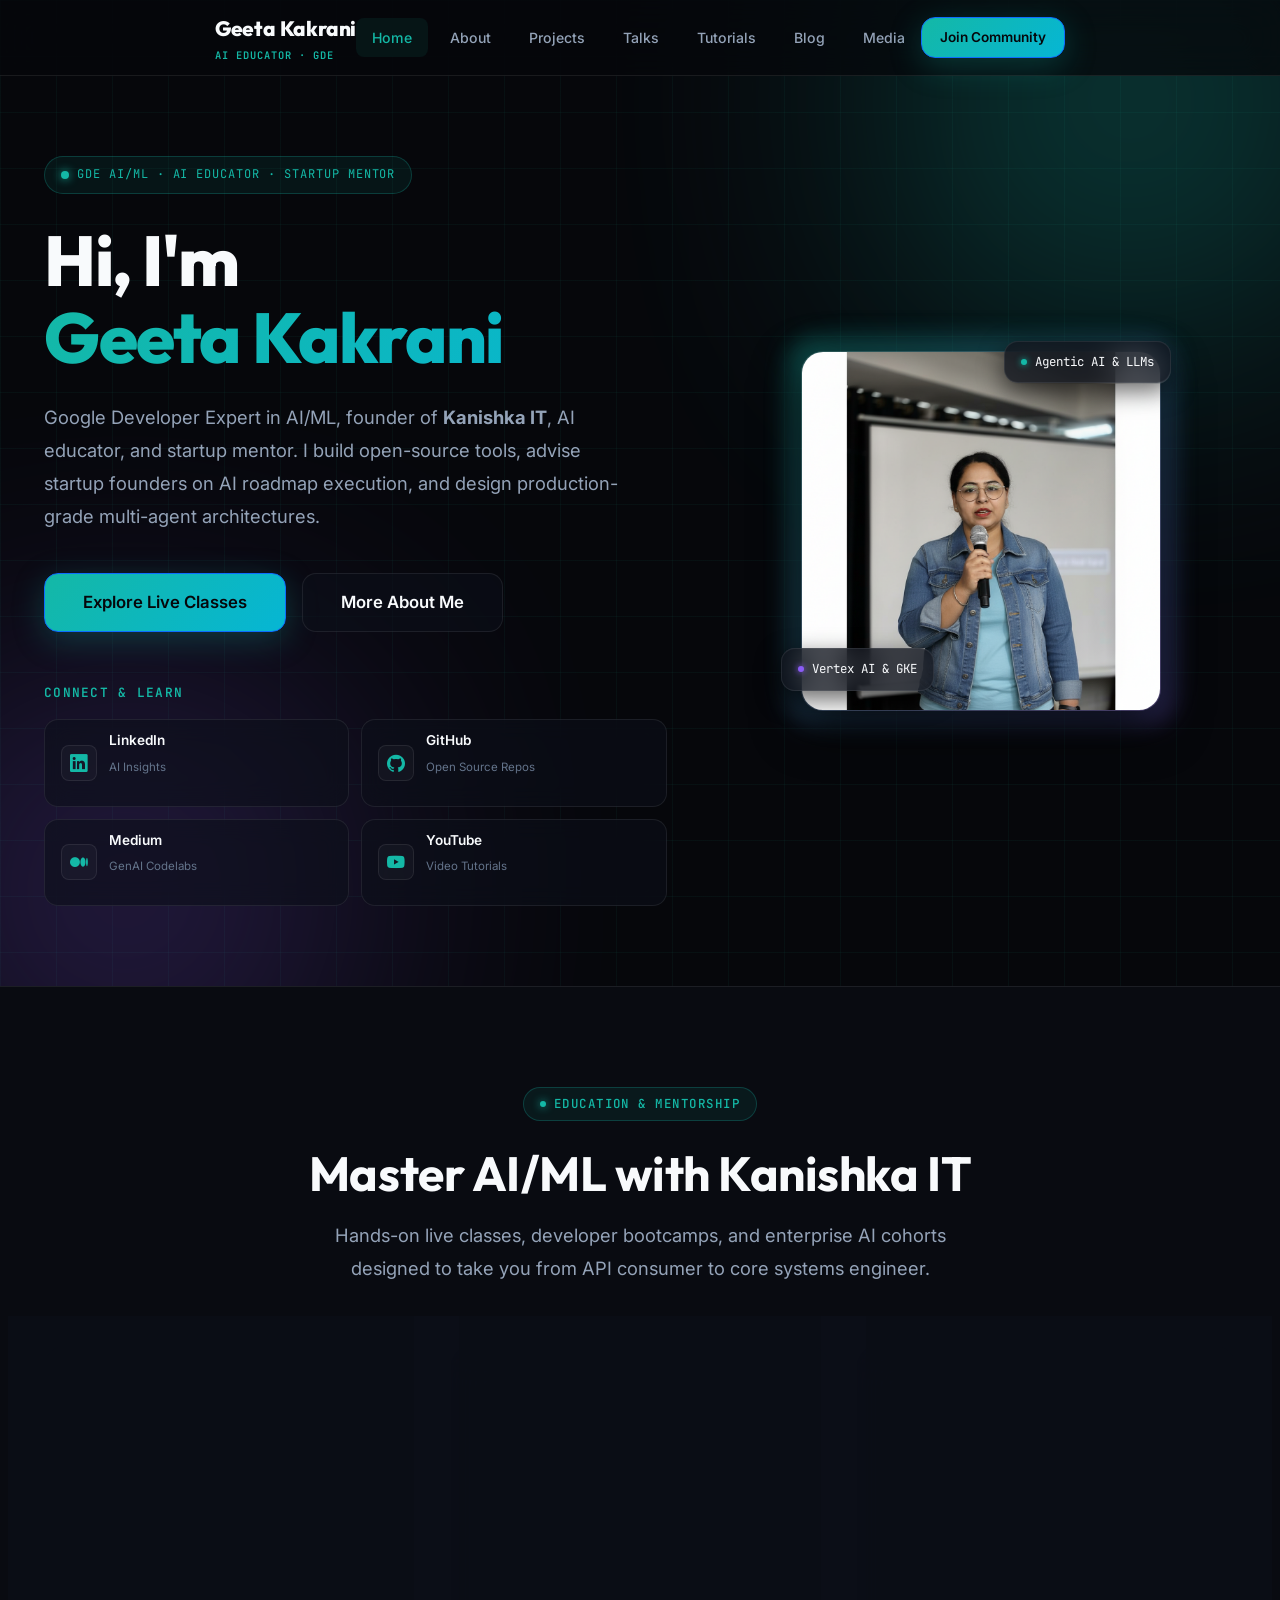
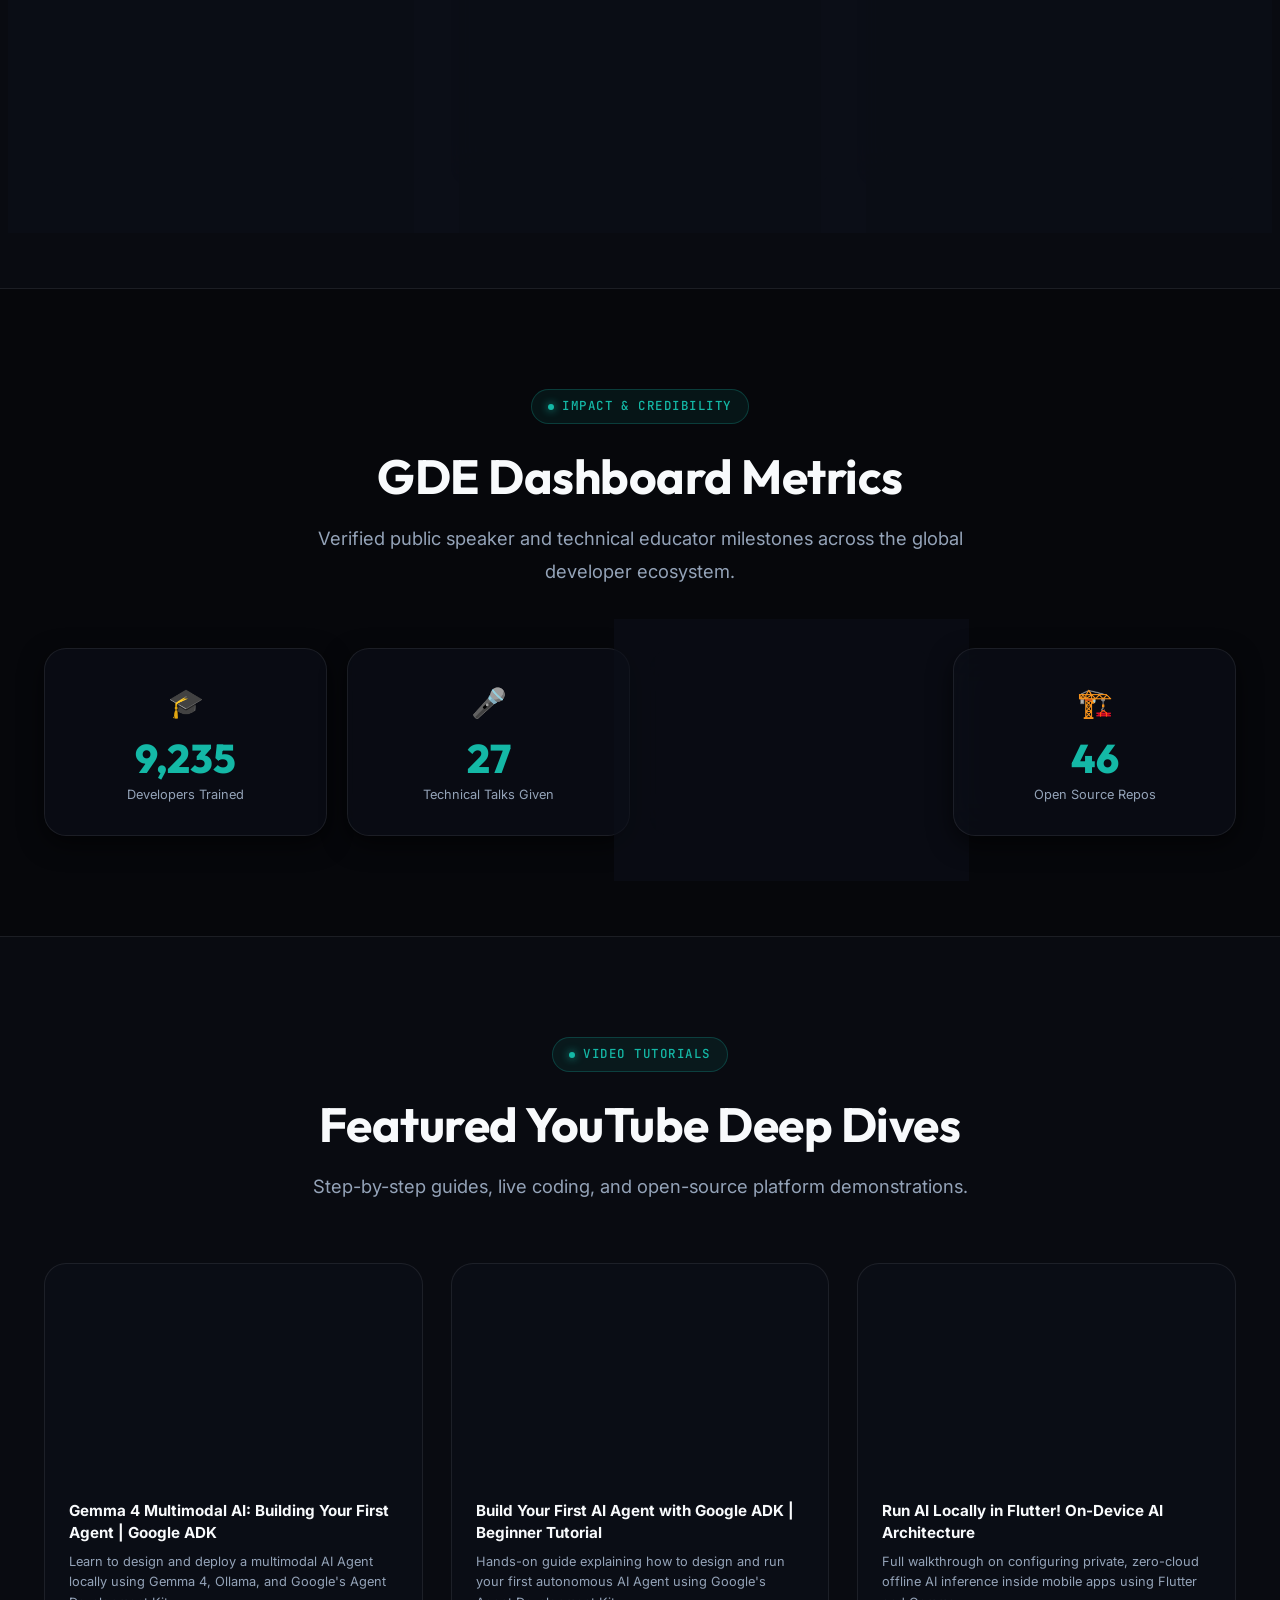
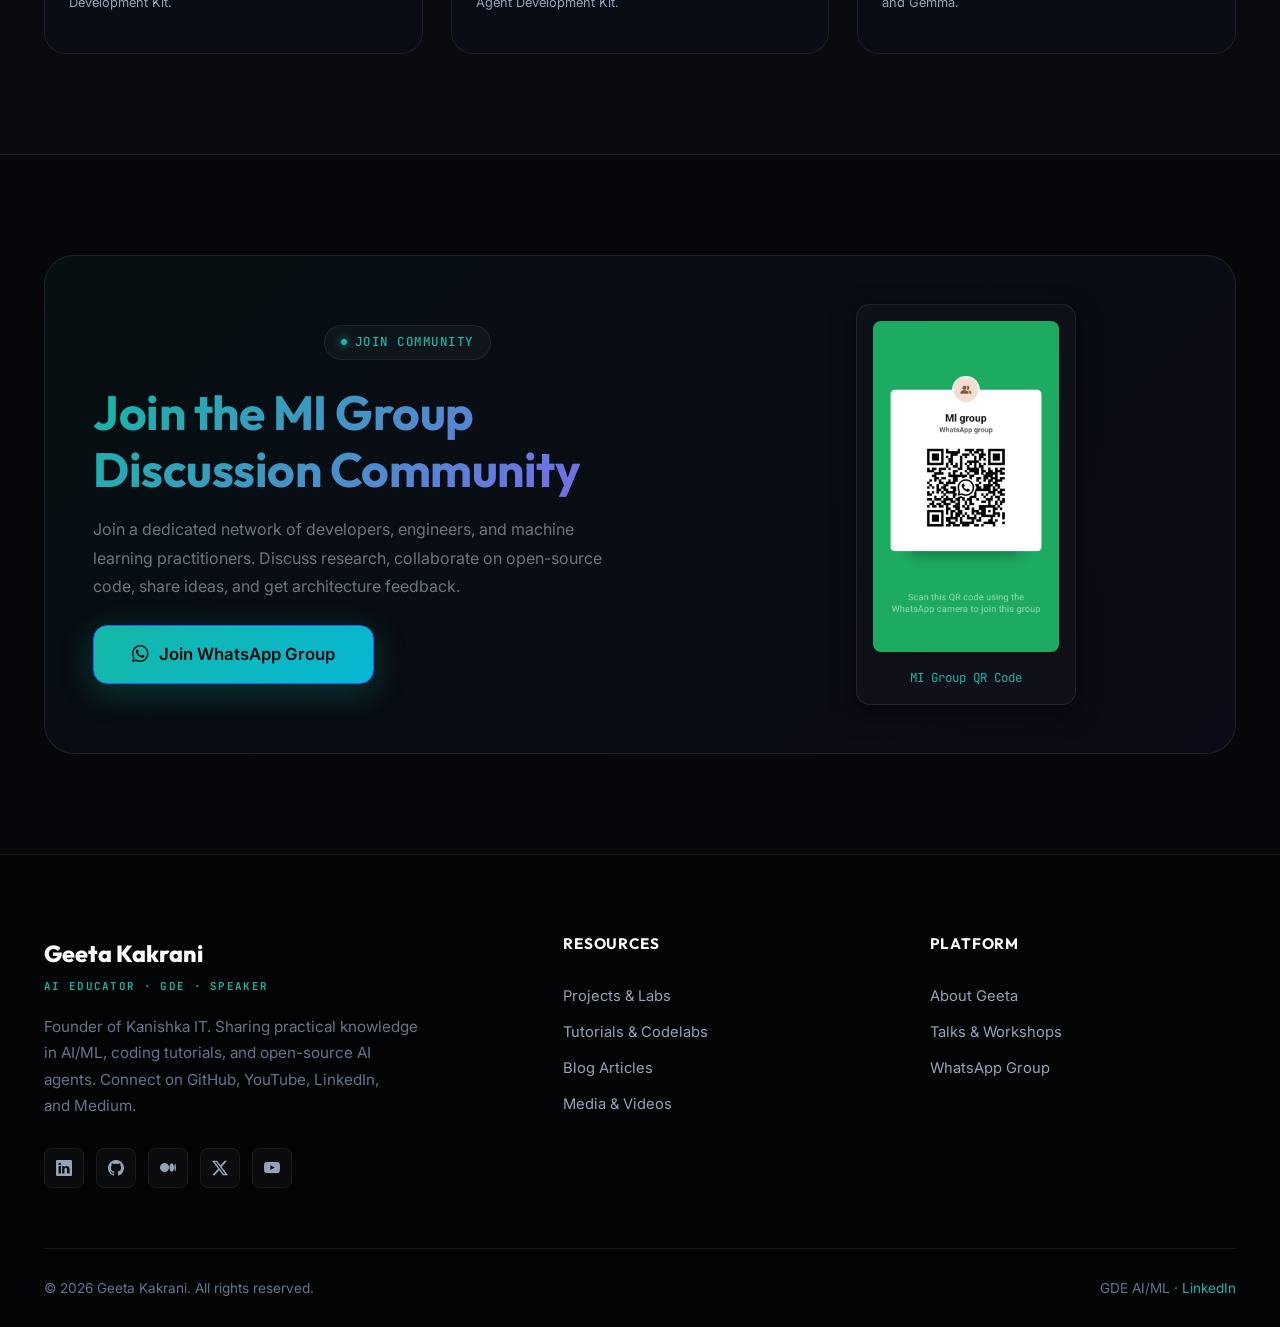
==== commit 9a0737cf: "feat: complete brand redesign, highlight startup mentorship, update resources page, and integrate la" ====
--- a/index.html
+++ b/index.html
@@ -3,606 +3,287 @@
 <head>
   <meta charset="UTF-8" />
   <meta name="viewport" content="width=device-width, initial-scale=1.0" />
-  <title>Geeta Kakrani — AI Consultant & Enterprise AI Strategist | GDE</title>
-  <meta name="description" content="Enterprise AI Consultant, Google Developer Expert, and international speaker specializing in GenAI, LLMs, Agentic AI, Vertex AI, and RAG Systems." />
-  <meta name="keywords" content="AI consultant, enterprise AI, GenAI, LLM, Vertex AI, agentic AI, RAG, LangChain, Google Developer Expert" />
+  <title>Geeta Kakrani — GDE AI/ML, AI Educator & Speaker</title>
+  <meta name="description" content="Personal brand and AI education platform of Geeta Kakrani — Google Developer Expert (AI/ML), Founder of Kanishka IT, AI Educator, and Technical Speaker." />
+
+  <!-- Google Fonts -->
   <link rel="preconnect" href="https://fonts.googleapis.com" />
+  <link rel="preconnect" href="https://fonts.gstatic.com" crossorigin />
+
+  <!-- Bootstrap 5 CSS -->
+  <link href="https://cdn.jsdelivr.net/npm/bootstrap@5.3.3/dist/css/bootstrap.min.css" rel="stylesheet" integrity="sha384-QWTKZyjpPEjISv5WaRU9OFeRpok6YctnYmDr5pNlyT2bRjXh0JMhjY6hW+ALEwIH" crossorigin="anonymous">
+
+  <!-- Bootstrap Icons -->
+  <link rel="stylesheet" href="https://cdn.jsdelivr.net/npm/bootstrap-icons@1.11.3/font/bootstrap-icons.min.css">
+
+  <!-- Custom Styles -->
   <link rel="stylesheet" href="css/main.css" />
   <link rel="stylesheet" href="css/home.css" />
 </head>
 <body>
 
-  <!-- NAVBAR -->
+  <!-- NAVBAR PLACEHOLDER (Injected dynamically) -->
   <div id="nav-placeholder"></div>
 
-  <!-- ══════════════════════════════════════════
-       HERO SECTION
-  ══════════════════════════════════════════ -->
+  <!-- HERO SECTION -->
   <section class="hero" id="home">
-    <div class="hero-glow-bottom"></div>
+    <!-- Glowing background accents -->
+    <div class="glow-blob blob-teal" style="top: -100px; right: -50px;"></div>
+    <div class="glow-blob blob-violet" style="bottom: -80px; left: -50px;"></div>
+
     <div class="container">
       <div class="hero-inner">
-
-        <!-- Left: Content -->
-        <div class="hero-content">
-          <div class="hero-badge animate-fade-up">
+        
+        <!-- Left Column: Content -->
+        <div class="hero-content reveal">
+          <div class="hero-badge">
             <span class="hero-badge-dot"></span>
-            Google Developer Expert · Medium Publisher · YouTube Creator
-          </div>
-
-          <h1 class="hero-title animate-fade-up delay-1">
-            Practical <em>Enterprise AI</em><br/>
-            That Actually Ships
+            GDE AI/ML · AI Educator · Startup Mentor
+          </div>
+
+          <h1 class="hero-title">
+            Hi, I'm <span>Geeta Kakrani</span>
           </h1>
 
-          <p class="hero-subtitle animate-fade-up delay-2">
-            I help CTOs, founders, and engineering leaders design and deploy production-grade AI systems — from GenAI strategy to LLM infrastructure, RAG pipelines, and agentic architectures that drive measurable business outcomes.
+          <p class="hero-subtitle">
+            Google Developer Expert in AI/ML, founder of <strong>Kanishka IT</strong>, AI educator, and startup mentor. I build open-source tools, advise startup founders on AI roadmap execution, and design production-grade multi-agent architectures.
           </p>
 
-          <div class="hero-actions animate-fade-up delay-3">
-            <a href="pages/contact.html" class="btn btn-primary btn-lg">
-              Book a Free Strategy Call
-              <span>→</span>
+          <div class="hero-actions">
+            <a href="#education" class="btn btn-primary btn-lg">Explore Live Classes</a>
+            <a href="pages/about.html" class="btn btn-secondary btn-lg">More About Me</a>
+          </div>
+
+          <!-- Social Connections Grid -->
+          <div class="connect-grid-wrap">
+            <div class="connect-grid-title">Connect & Learn</div>
+            <div class="connect-row">
+              <a href="https://linkedin.com/in/geetakakrani" target="_blank" rel="noopener" class="connect-card">
+                <div class="connect-icon"><i class="bi bi-linkedin"></i></div>
+                <div class="connect-info">
+                  <h4>LinkedIn</h4>
+                  <p>AI Insights</p>
+                </div>
+              </a>
+              <a href="https://github.com/geeta-gwalior" target="_blank" rel="noopener" class="connect-card">
+                <div class="connect-icon"><i class="bi bi-github"></i></div>
+                <div class="connect-info">
+                  <h4>GitHub</h4>
+                  <p>Open Source Repos</p>
+                </div>
+              </a>
+              <a href="https://medium.com/@Geetakakrani" target="_blank" rel="noopener" class="connect-card">
+                <div class="connect-icon"><i class="bi bi-medium"></i></div>
+                <div class="connect-info">
+                  <h4>Medium</h4>
+                  <p>GenAI Codelabs</p>
+                </div>
+              </a>
+              <a href="https://www.youtube.com/@geetakakrani" target="_blank" rel="noopener" class="connect-card">
+                <div class="connect-icon"><i class="bi bi-youtube"></i></div>
+                <div class="connect-info">
+                  <h4>YouTube</h4>
+                  <p>Video Tutorials</p>
+                </div>
+              </a>
+            </div>
+          </div>
+        </div>
+
+        <!-- Right Column: Visual -->
+        <div class="hero-visual reveal reveal-delay-2">
+          <div class="profile-img-wrap">
+            <img src="images/geeta-photo.png" alt="Geeta Kakrani — AI Educator & GDE" class="img-fluid" />
+            
+            <!-- Float badges -->
+            <div class="hero-float-card hero-float-1">
+              <div class="hero-float-content">
+                <span class="hero-float-dot"></span>
+                <span>Agentic AI & LLMs</span>
+              </div>
+            </div>
+            <div class="hero-float-card hero-float-2">
+              <div class="hero-float-content">
+                <span class="hero-float-dot" style="background:var(--primary-violet); box-shadow: 0 0 6px var(--primary-violet);"></span>
+                <span>Vertex AI & GKE</span>
+              </div>
+            </div>
+          </div>
+        </div>
+
+      </div>
+    </div>
+  </section>
+
+  <!-- EDUCATION & LIVE CLASSES SECTION (Kanishka IT) -->
+  <section class="classes-section section" id="education">
+    <div class="container">
+      <div class="text-center">
+        <div class="section-label">Education & Mentorship</div>
+        <h2 class="section-heading">Master AI/ML with Kanishka IT</h2>
+        <p class="section-intro">Hands-on live classes, developer bootcamps, and enterprise AI cohorts designed to take you from API consumer to core systems engineer.</p>
+      </div>
+
+      <div class="grid-3">
+        <!-- Class Card 1 -->
+        <div class="card class-card reveal">
+          <div class="class-card-icon">🤖</div>
+          <h3>Agentic AI Cohorts</h3>
+          <p>Learn how to design stateful multi-agent systems using LangGraph, CrewAI, and Google Antigravity. Understand routing, semantic caching, and memory systems.</p>
+          <div class="class-features">
+            <div class="class-feature-item"><i class="bi bi-patch-check-fill"></i> Live Interactive Coding</div>
+            <div class="class-feature-item"><i class="bi bi-patch-check-fill"></i> Multi-Agent Frameworks</div>
+            <div class="class-feature-item"><i class="bi bi-patch-check-fill"></i> Real-world Capstone Project</div>
+          </div>
+          <a href="#whatsapp-join" class="btn btn-outline btn-sm">Inquire for Batch Details</a>
+        </div>
+
+        <!-- Class Card 2 -->
+        <div class="card class-card reveal reveal-delay-1">
+          <div class="class-card-icon">📚</div>
+          <h3>RAG & Vector Search</h3>
+          <p>Deep dive into Retrieval-Augmented Generation architectures. Learn document chunking, hybrid search, rerankers, and evaluations using RAGAS.</p>
+          <div class="class-features">
+            <div class="class-feature-item"><i class="bi bi-patch-check-fill"></i> PGVector, Chroma, Pinecone</div>
+            <div class="class-feature-item"><i class="bi bi-patch-check-fill"></i> Evaluation Frameworks</div>
+            <div class="class-feature-item"><i class="bi bi-patch-check-fill"></i> Production deployment</div>
+          </div>
+          <a href="#whatsapp-join" class="btn btn-outline btn-sm">Inquire for Batch Details</a>
+        </div>
+
+        <!-- Class Card 3 -->
+        <div class="card class-card reveal reveal-delay-2">
+          <div class="class-card-icon">☁️</div>
+          <h3>Startup & Developer Mentorship</h3>
+          <p>Custom 1-on-1 and team guidance for AI implementation, Vertex AI setup, GKE cost optimization, and open-source model deployments.</p>
+          <div class="class-features">
+            <div class="class-feature-item"><i class="bi bi-patch-check-fill"></i> Architecture Reviews</div>
+            <div class="class-feature-item"><i class="bi bi-patch-check-fill"></i> Cost Audits & Optimization</div>
+            <div class="class-feature-item"><i class="bi bi-patch-check-fill"></i> GDE Expert Feedback</div>
+          </div>
+          <a href="#whatsapp-join" class="btn btn-outline btn-sm">Inquire for Batch Details</a>
+        </div>
+      </div>
+    </div>
+  </section>
+
+  <!-- GDE CREDIBILITY DASHBOARD -->
+  <section class="gde-dashboard section">
+    <div class="container">
+      <div class="text-center">
+        <div class="section-label">Impact & Credibility</div>
+        <h2 class="section-heading">GDE Dashboard Metrics</h2>
+        <p class="section-intro">Verified public speaker and technical educator milestones across the global developer ecosystem.</p>
+      </div>
+
+      <div class="gde-dash-grid">
+        <!-- Metric 1 -->
+        <div class="card gde-dash-card reveal">
+          <div class="gde-dash-icon">🎓</div>
+          <div class="gde-dash-num" data-counter="10000">0</div>
+          <div class="gde-dash-label">Developers Trained</div>
+        </div>
+        <!-- Metric 2 -->
+        <div class="card gde-dash-card reveal reveal-delay-1">
+          <div class="gde-dash-icon">🎤</div>
+          <div class="gde-dash-num" data-counter="30">0</div>
+          <div class="gde-dash-label">Technical Talks Given</div>
+        </div>
+        <!-- Metric 3 -->
+        <div class="card gde-dash-card reveal reveal-delay-2">
+          <div class="gde-dash-icon">🌐</div>
+          <div class="gde-dash-num" data-counter="8">0</div>
+          <div class="gde-dash-label">Countries Spoken In</div>
+        </div>
+        <!-- Metric 4 -->
+        <div class="card gde-dash-card reveal reveal-delay-3">
+          <div class="gde-dash-icon">🏗️</div>
+          <div class="gde-dash-num" data-counter="50">0</div>
+          <div class="gde-dash-label">Open Source Repos</div>
+        </div>
+      </div>
+    </div>
+  </section>
+
+  <!-- FEATURED VIDEOS -->
+  <section class="video-section section" id="featured-videos">
+    <div class="container">
+      <div class="text-center">
+        <div class="section-label">Video Tutorials</div>
+        <h2 class="section-heading">Featured YouTube Deep Dives</h2>
+        <p class="section-intro">Step-by-step guides, live coding, and open-source platform demonstrations.</p>
+      </div>
+
+      <div class="grid-3">
+        <!-- Video 1 -->
+        <div class="video-card reveal">
+          <div class="video-container">
+            <iframe src="https://www.youtube.com/embed/6nKohWlvWU4" allowfullscreen loading="lazy" title="Gemma 4 Multimodal AI Agent"></iframe>
+          </div>
+          <div class="video-body">
+            <h4>Gemma 4 Multimodal AI: Building Your First Agent | Google ADK</h4>
+            <p>Learn to design and deploy a multimodal AI Agent locally using Gemma 4, Ollama, and Google's Agent Development Kit.</p>
+          </div>
+        </div>
+
+        <!-- Video 2 -->
+        <div class="video-card reveal reveal-delay-1">
+          <div class="video-container">
+            <iframe src="https://www.youtube.com/embed/aXPlzxtyftc" allowfullscreen loading="lazy" title="Build Your First AI Agent"></iframe>
+          </div>
+          <div class="video-body">
+            <h4>Build Your First AI Agent with Google ADK | Beginner Tutorial</h4>
+            <p>Hands-on guide explaining how to design and run your first autonomous AI Agent using Google's Agent Development Kit.</p>
+          </div>
+        </div>
+
+        <!-- Video 3 -->
+        <div class="video-card reveal reveal-delay-2">
+          <div class="video-container">
+            <iframe src="https://www.youtube.com/embed/0GRp1LYwM_s" allowfullscreen loading="lazy" title="On-Device AI Flutter"></iframe>
+          </div>
+          <div class="video-body">
+            <h4>Run AI Locally in Flutter! On-Device AI Architecture</h4>
+            <p>Full walkthrough on configuring private, zero-cloud offline AI inference inside mobile apps using Flutter and Gemma.</p>
+          </div>
+        </div>
+      </div>
+    </div>
+  </section>
+
+  <!-- COMMUNITY WHATSAPP JOIN -->
+  <section class="whatsapp-section section" id="whatsapp-join">
+    <div class="container">
+      <div class="whatsapp-card reveal">
+        <div class="row align-items-center gy-5">
+          <div class="col-lg-7 text-center text-lg-start">
+            <div class="section-label" style="background: rgba(255,255,255,0.03); border-color: var(--border-glass);">Join Community</div>
+            <h2 class="fw-bold mb-3 text-gradient-teal-violet">Join the MI Group Discussion Community</h2>
+            <p class="mb-4 text-secondary" style="max-width: 520px;">
+              Join a dedicated network of developers, engineers, and machine learning practitioners. Discuss research, collaborate on open-source code, share ideas, and get architecture feedback.
+            </p>
+            <a href="https://chat.whatsapp.com/invite/your-whatsapp-link-here" target="_blank" rel="noopener" class="btn btn-primary btn-lg">
+              <i class="bi bi-whatsapp"></i> Join WhatsApp Group
             </a>
-            <a href="pages/case-studies.html" class="btn btn-secondary btn-lg">
-              View Case Studies
-            </a>
-          </div>
-
-          <style>
-            .hero-social-cards {
-              display: flex;
-              flex-wrap: wrap;
-              gap: 12px;
-              margin-top: 28px;
-            }
-            .hero-social-pill {
-              display: inline-flex;
-              align-items: center;
-              gap: 8px;
-              padding: 10px 18px;
-              background: var(--gray-50);
-              border: 1px solid var(--gray-200);
-              border-radius: var(--radius-full);
-              font-size: 0.85rem;
-              font-weight: 600;
-              color: var(--gray-700);
-              box-shadow: var(--shadow-sm);
-              transition: all 0.25s var(--ease-out);
-            }
-            .hero-social-pill:hover {
-              background: var(--teal-50);
-              border-color: var(--teal-400);
-              color: var(--teal-700);
-              transform: translateY(-2px);
-              box-shadow: 0 4px 12px rgba(20,184,166,0.15);
-            }
-            .hero-social-pill.highlight {
-              background: var(--teal-50);
-              border-color: var(--teal-300);
-              color: var(--teal-700);
-            }
-            .hero-social-pill.highlight:hover {
-              background: var(--teal-100);
-              border-color: var(--teal-500);
-            }
-          </style>
-          <div class="hero-social-cards animate-fade-up delay-4">
-            <a href="https://linkedin.com/in/geetakakrani" target="_blank" class="hero-social-pill highlight">
-              💼 LinkedIn (~7k Followers)
-            </a>
-            <a href="https://github.com/geeta-gwalior" target="_blank" class="hero-social-pill highlight">
-              💻 GitHub (Repos &amp; Projects)
-            </a>
-            <a href="https://medium.com/@Geetakakrani" target="_blank" class="hero-social-pill highlight">
-              ✍️ Medium (AI Articles)
-            </a>
-            <a href="https://www.youtube.com/@geetakakrani" target="_blank" class="hero-social-pill highlight">
-              ▶️ YouTube (AI Codelabs)
-            </a>
-          </div>
-
-          <div class="hero-meta animate-fade-up delay-4" style="margin-top:36px;">
-            <div class="hero-meta-item">
-              <div class="hero-meta-num" style="font-size:1rem; line-height:1.3;">Enterprise AI</div>
-              <div class="hero-meta-label">Strategy &amp; Consulting</div>
-            </div>
-            <div class="hero-meta-divider"></div>
-            <div class="hero-meta-item">
-              <div class="hero-meta-num" data-counter="90">0</div>
-              <div class="hero-meta-label">+ AI Talks Delivered</div>
-            </div>
-            <div class="hero-meta-divider"></div>
-            <div class="hero-meta-item">
-              <div class="hero-meta-num" data-counter="8">0</div>
-              <div class="hero-meta-label">+ Countries Spoken</div>
-            </div>
-            <div class="hero-meta-divider"></div>
-            <div class="hero-meta-item">
-              <div class="hero-meta-num" data-counter="10000">0</div>
-              <div class="hero-meta-label">+ Developers Reached</div>
-            </div>
-          </div>
-        </div>
-
-        <!-- Right: Visual Card -->
-        <div class="hero-visual animate-fade-up delay-2">
-          <div class="hero-card-main">
-            <div class="hero-card-header">
-              <div class="hero-card-avatar" style="padding:0; overflow:hidden; border-radius:50%;">
-                <img src="images/geeta-photo.png" alt="Geeta Kakrani speaking at a conference" style="width:100%; height:100%; object-fit:cover; object-position:top; border-radius:50%;" />
-              </div>
-              <div>
-                <div class="hero-card-name">Geeta Kakrani</div>
-                <div class="hero-card-role">AI Consultant · GDE · International Speaker</div>
-              </div>
-            </div>
-
-            <div class="hero-expertise-grid">
-              <div class="hero-expertise-item">
-                <span class="hero-expertise-icon">🧠</span> Generative AI
-              </div>
-              <div class="hero-expertise-item">
-                <span class="hero-expertise-icon">🔗</span> LangChain / LangGraph
-              </div>
-              <div class="hero-expertise-item">
-                <span class="hero-expertise-icon">☁️</span> Vertex AI
-              </div>
-              <div class="hero-expertise-item">
-                <span class="hero-expertise-icon">⚙️</span> Agentic AI
-              </div>
-              <div class="hero-expertise-item">
-                <span class="hero-expertise-icon">📚</span> RAG Systems
-              </div>
-              <div class="hero-expertise-item">
-                <span class="hero-expertise-icon">🔓</span> Open Source LLMs
-              </div>
-            </div>
-
-            <a href="pages/contact.html" class="hero-card-cta">
-              <span class="hero-card-cta-text">Schedule a Free Consultation</span>
-              <span class="hero-card-cta-arrow">→</span>
-            </a>
-          </div>
-
-          <!-- Floating accent cards -->
-          <div class="hero-float-card hero-float-1">
-            <div class="hero-float-content">
-              <span class="hero-float-dot"></span>
-              <span>DevFest 2025 · Speaker</span>
-            </div>
-          </div>
-          <div class="hero-float-card hero-float-2">
-            <div class="hero-float-content">
-              <span class="hero-float-dot"></span>
-              <span>Google Developer Expert · AI/ML</span>
-            </div>
-          </div>
-        </div>
-
-      </div>
-    </div>
-  </section>
-
-  <!-- ══════════════════════════════════════════
-       SOCIAL PROOF STRIP
-  ══════════════════════════════════════════ -->
-  <section class="social-proof">
-    <div class="container">
-      <div class="social-proof-inner">
-        <span class="social-proof-label">Trusted by teams at</span>
-        <div class="social-proof-logos">
-          <span class="proof-logo">🏢 Enterprise Clients</span>
-          <span class="proof-logo">🚀 Early-Stage Startups</span>
-          <span class="proof-logo">🌐 Google DevFest</span>
-          <span class="proof-logo">⚡ Build with AI</span>
-          <span class="proof-logo">🎤 GDG Communities</span>
-          <span class="proof-logo">🏛️ Corporate Training</span>
-        </div>
-      </div>
-    </div>
-  </section>
-
-  <!-- ══════════════════════════════════════════
-       GDE BADGE
-  ══════════════════════════════════════════ -->
-  <section class="gde-section">
-    <div class="container">
-      <div class="gde-inner">
-        <div class="gde-badge-visual">🏅</div>
-        <div class="gde-text">
-          <div class="section-label">Recognition</div>
-          <h3>Google Developer Expert — AI / ML</h3>
-          <p>Recognized by Google as an expert in AI and Machine Learning, contributing to the global developer community through open-source projects, technical content, conference speaking, and hands-on workshops. One of a select few GDEs specializing in the full stack of modern GenAI architectures.</p>
-          <a href="pages/about.html" class="btn btn-outline" style="margin-top:20px;">Learn More About Geeta →</a>
-        </div>
-      </div>
-    </div>
-  </section>
-
-  <!-- ══════════════════════════════════════════
-       CORE EXPERTISE
-  ══════════════════════════════════════════ -->
-  <section class="section expertise-section">
-    <div class="container">
-      <div class="text-center">
-        <div class="section-label">Core Expertise</div>
-        <h2 class="section-heading">The AI Stack I Build With</h2>
-        <p class="section-intro">Deep, hands-on experience across the full GenAI lifecycle — from architecture design to production deployment and ongoing optimization.</p>
-      </div>
-
-      <div class="expertise-grid">
-        <div class="expertise-card reveal">
-          <div class="expertise-icon">🧠</div>
-          <h4>Generative AI & LLMs</h4>
-          <p>Architecture, fine-tuning, prompt engineering, and deployment of large language models including GPT-4, Gemini, Claude, and open-source variants like Llama and Mistral.</p>
-        </div>
-        <div class="expertise-card reveal reveal-delay-1">
-          <div class="expertise-icon">🤖</div>
-          <h4>Agentic AI Systems</h4>
-          <p>Design and implementation of multi-agent architectures using LangGraph, CrewAI, and AutoGen. Orchestrating complex AI workflows with tool use, memory, and reasoning.</p>
-        </div>
-        <div class="expertise-card reveal reveal-delay-2">
-          <div class="expertise-icon">📖</div>
-          <h4>RAG & Knowledge Systems</h4>
-          <p>Production-grade Retrieval-Augmented Generation pipelines with vector databases, embedding models, hybrid search, and re-ranking for enterprise knowledge management.</p>
-        </div>
-        <div class="expertise-card reveal">
-          <div class="expertise-icon">☁️</div>
-          <h4>Vertex AI Platform</h4>
-          <p>End-to-end Google Cloud AI/ML solutions on Vertex AI — model training, deployment, Model Garden, Agent Builder, and Gemini API integrations for scalable enterprise systems.</p>
-        </div>
-        <div class="expertise-card reveal reveal-delay-1">
-          <div class="expertise-icon">🔓</div>
-          <h4>Open Source AI</h4>
-          <p>Deploying, fine-tuning, and running open-source LLMs on-premise and in private cloud for data-sensitive enterprises. Ollama, vLLM, LM Studio, and Hugging Face ecosystems.</p>
-        </div>
-        <div class="expertise-card reveal reveal-delay-2">
-          <div class="expertise-icon">🏗️</div>
-          <h4>AI Architecture & Strategy</h4>
-          <p>Enterprise AI roadmaps, build-vs-buy analysis, cost optimization, governance frameworks, and implementation blueprints tailored to your industry and team maturity.</p>
-        </div>
-      </div>
-    </div>
-  </section>
-
-  <!-- ══════════════════════════════════════════
-       FEATURED CASE STUDIES
-  ══════════════════════════════════════════ -->
-  <section class="section case-studies-preview">
-    <div class="container">
-      <div class="flex-between" style="margin-bottom:48px; flex-wrap:wrap; gap:20px;">
-        <div>
-          <div class="section-label">Case Studies</div>
-          <h2 class="section-heading">Real AI Projects, Real Results</h2>
-          <p style="max-width:520px; color:var(--gray-500); font-size:1rem;">Enterprise-grade AI implementations across industries — each with a clear problem, structured architecture, and measurable outcomes.</p>
-        </div>
-        <a href="pages/case-studies.html" class="btn btn-secondary">View All Case Studies →</a>
-      </div>
-
-      <div class="grid-3">
-        <div class="case-study-card reveal">
-          <div class="cs-header">
-            <div class="cs-industry">Financial Services</div>
-            <h4>Intelligent Document Processing with RAG for a Banking Institution</h4>
-          </div>
-          <div class="cs-body">
-            <div class="cs-metric">
-              <span class="cs-metric-num">78%</span>
-              <span class="cs-metric-label">reduction in document review time</span>
-            </div>
-            <p style="font-size:0.83rem; color:var(--gray-500); line-height:1.6;">Built a multi-modal RAG pipeline to process thousands of financial documents, contracts, and compliance reports — replacing manual review with an intelligent Q&A system.</p>
-            <div class="cs-tools">
-              <span class="badge badge-teal">LangChain</span>
-              <span class="badge badge-teal">Vertex AI</span>
-              <span class="badge badge-gray">PGVector</span>
-              <span class="badge badge-gray">Gemini Pro</span>
-            </div>
-          </div>
-        </div>
-
-        <div class="case-study-card reveal reveal-delay-1">
-          <div class="cs-header">
-            <div class="cs-industry">Healthcare</div>
-            <h4>Agentic AI Assistant for Clinical Decision Support</h4>
-          </div>
-          <div class="cs-body">
-            <div class="cs-metric">
-              <span class="cs-metric-num">3.2×</span>
-              <span class="cs-metric-label">faster clinical summary generation</span>
-            </div>
-            <p style="font-size:0.83rem; color:var(--gray-500); line-height:1.6;">Designed a multi-agent system using LangGraph that synthesizes patient records, lab results, and medical literature to generate structured clinical summaries with citations.</p>
-            <div class="cs-tools">
-              <span class="badge badge-teal">LangGraph</span>
-              <span class="badge badge-teal">Gemini</span>
-              <span class="badge badge-gray">Weaviate</span>
-              <span class="badge badge-gray">FastAPI</span>
-            </div>
-          </div>
-        </div>
-
-        <div class="case-study-card reveal reveal-delay-2">
-          <div class="cs-header">
-            <div class="cs-industry">E-Commerce</div>
-            <h4>Personalized Product Discovery Using Open Source LLMs</h4>
-          </div>
-          <div class="cs-body">
-            <div class="cs-metric">
-              <span class="cs-metric-num">41%</span>
-              <span class="cs-metric-label">increase in conversion rate</span>
-            </div>
-            <p style="font-size:0.83rem; color:var(--gray-500); line-height:1.6;">Deployed a fine-tuned Llama 3 model on private infrastructure for personalized product recommendations with semantic search, replacing costly proprietary API calls.</p>
-            <div class="cs-tools">
-              <span class="badge badge-teal">Llama 3</span>
-              <span class="badge badge-teal">Ollama</span>
-              <span class="badge badge-gray">ChromaDB</span>
-              <span class="badge badge-gray">vLLM</span>
-            </div>
-          </div>
-        </div>
-      </div>
-    </div>
-  </section>
-
-  <!-- ══════════════════════════════════════════
-       SERVICES PREVIEW
-  ══════════════════════════════════════════ -->
-  <section class="section services-preview">
-    <div class="container">
-      <div class="services-preview-grid">
-        <div>
-          <div class="section-label">Services</div>
-          <h2 class="section-heading">How I Can Help Your Organization</h2>
-          <p class="section-intro" style="margin-bottom:32px;">From early-stage AI readiness assessments to full production deployments, I partner with teams at every stage of their AI journey.</p>
-          <a href="pages/services.html" class="btn btn-primary">Explore All Services →</a>
-        </div>
-        <div class="services-list">
-          <div class="service-list-item active reveal">
-            <div class="service-list-icon">🎯</div>
-            <div class="service-list-text">
-              <h5>AI Strategy Consulting</h5>
-              <p>Roadmap, build-vs-buy, governance, and ROI frameworks</p>
-            </div>
-          </div>
-          <div class="service-list-item reveal reveal-delay-1">
-            <div class="service-list-icon">🤖</div>
-            <div class="service-list-text">
-              <h5>Agentic AI Systems</h5>
-              <p>Multi-agent architectures with LangGraph & CrewAI</p>
-            </div>
-          </div>
-          <div class="service-list-item reveal reveal-delay-2">
-            <div class="service-list-icon">📚</div>
-            <div class="service-list-text">
-              <h5>RAG Pipeline Engineering</h5>
-              <p>Production-grade retrieval and knowledge systems</p>
-            </div>
-          </div>
-          <div class="service-list-item reveal reveal-delay-3">
-            <div class="service-list-icon">☁️</div>
-            <div class="service-list-text">
-              <h5>Vertex AI Consulting</h5>
-              <p>Google Cloud AI architecture and deployment</p>
-            </div>
-          </div>
-          <div class="service-list-item reveal reveal-delay-4">
-            <div class="service-list-icon">🎓</div>
-            <div class="service-list-text">
-              <h5>AI Workshops & Training</h5>
-              <p>Hands-on codelabs and corporate AI upskilling</p>
-            </div>
-          </div>
-        </div>
-      </div>
-    </div>
-  </section>
-
-  <!-- ══════════════════════════════════════════
-       TALKS PREVIEW
-  ══════════════════════════════════════════ -->
-  <section class="section talks-preview">
-    <div class="container" style="position:relative; z-index:1;">
-      <div class="flex-between" style="margin-bottom:48px; flex-wrap:wrap; gap:20px;">
-        <div>
-          <div class="section-label">Speaking</div>
-          <h2 class="section-heading">Recent Talks & Conferences</h2>
-          <p class="section-intro">From global DevFests to enterprise AI summits — sharing practical insights on building real AI systems.</p>
-        </div>
-        <a href="pages/talks.html" class="btn btn-secondary" style="background:rgba(255,255,255,0.08); border-color:rgba(255,255,255,0.15); color:var(--gray-300);">All Talks →</a>
-      </div>
-
-      <div class="grid-3">
-        <div class="talk-card-dark reveal">
-          <div class="talk-event">DevFest Bangalore · Track Talk</div>
-          <h4>Building a Personalized Indian Coffee AI Agent using Gemma 3, Google ADK</h4>
-          <div class="talk-meta">
-            <div class="talk-meta-item">📍 Bangalore, India</div>
-            <div class="talk-meta-item">🎤 DevFest 2024</div>
-          </div>
-        </div>
-        <div class="talk-card-dark reveal reveal-delay-1">
-          <div class="talk-event">DevFest Gurugram · Delhi NCR</div>
-          <h4>Embedding Ethical Principles in Gemini AI</h4>
-          <div class="talk-meta">
-            <div class="talk-meta-item">📍 Gurugram / Delhi NCR, India</div>
-            <div class="talk-meta-item">🎤 DevFest 2024</div>
-          </div>
-        </div>
-        <div class="talk-card-dark reveal reveal-delay-2">
-          <div class="talk-event">AI Summit · Workshop</div>
-          <h4>LangGraph Deep Dive: Building Multi-Agent Workflows That Work in Production</h4>
-          <div class="talk-meta">
-            <div class="talk-meta-item">📍 Mumbai, India</div>
-            <div class="talk-meta-item">⏱️ 3-hr Workshop</div>
-          </div>
-        </div>
-      </div>
-    </div>
-  </section>
-
-  <!-- ══════════════════════════════════════════
-       BLOG PREVIEW
-  ══════════════════════════════════════════ -->
-  <section class="section blog-preview">
-    <div class="container">
-      <div class="flex-between" style="margin-bottom:48px; flex-wrap:wrap; gap:20px;">
-        <div>
-          <div class="section-label">Writing</div>
-          <h2 class="section-heading">Latest from the Blog</h2>
-          <p style="color:var(--gray-500);">In-depth technical articles on AI architecture, GenAI patterns, and enterprise implementation.</p>
-        </div>
-        <a href="pages/blog.html" class="btn btn-secondary">All Articles →</a>
-      </div>
-      <div class="grid-3">
-        <div class="blog-card reveal">
-          <div class="blog-card-img">🚀</div>
-          <div class="blog-card-body">
-            <div class="blog-card-meta">
-              <span class="blog-card-cat">Agentic AI</span>
-              <span class="blog-card-date">GDE Medium</span>
-            </div>
-            <h4>Google Antigravity 2.0 + Gemini 3.5 Flash: The AI That Codes, Tests, and Ships — Without You.</h4>
-            <p>How Google's latest Antigravity IDE combined with Gemini 3.5 Flash creates a fully autonomous coding pipeline — from writing code to testing and shipping, with minimal human input.</p>
-            <a href="https://medium.com/google-developer-experts/google-antigravity-2-0-gemini-3-5-flash-the-ai-that-codes-tests-and-ships-without-you-24dc2dc2ba47" target="_blank" class="blog-card-read">Read on Medium →</a>
-          </div>
-        </div>
-        <div class="blog-card reveal reveal-delay-1">
-          <div class="blog-card-img">🔄</div>
-          <div class="blog-card-body">
-            <div class="blog-card-meta">
-              <span class="blog-card-cat">Vertex AI</span>
-              <span class="blog-card-date">GDE Medium</span>
-            </div>
-            <h4>Vertex AI Is Gone. Here Is What Google Built Instead.</h4>
-            <p>Google rebranded and restructured its AI platform. An honest breakdown of what changed, what stayed, and what it means for teams already building on Vertex AI — with a clear migration guide.</p>
-            <a href="https://medium.com/google-developer-experts/vertex-ai-is-gone-here-is-what-google-built-instead-92556d1c64eb" target="_blank" class="blog-card-read">Read on Medium →</a>
-          </div>
-        </div>
-        <div class="blog-card reveal reveal-delay-2">
-          <div class="blog-card-img">⚖️</div>
-          <div class="blog-card-body">
-            <div class="blog-card-meta">
-              <span class="blog-card-cat">TPU · Legal AI</span>
-              <span class="blog-card-date">GDE Medium</span>
-            </div>
-            <h4>⚖️ LexiMini: How I Built an AI Legal Assistant for India — From Scratch, on a TPU</h4>
-            <p>A detailed walkthrough of building LexiMini — a domain-specific AI legal assistant for Indian law — trained and served on Google TPUs, from dataset curation to fine-tuning and deployment.</p>
-            <a href="https://medium.com/google-developer-experts/%EF%B8%8F-leximini-how-i-built-an-ai-legal-assistant-for-india-from-scratch-on-a-tpu-f8354e20cbc9" target="_blank" class="blog-card-read">Read on Medium →</a>
-          </div>
-        </div>
-      </div>
-    </div>
-  </section>
-
-  <!-- ══════════════════════════════════════════
-       YOUTUBE VIDEOS
-  ══════════════════════════════════════════ -->
-  <section class="section" style="background:var(--gray-50);">
-    <div class="container">
-      <div class="flex-between" style="margin-bottom:48px; flex-wrap:wrap; gap:20px;">
-        <div>
-          <div class="section-label">Watch &amp; Learn</div>
-          <h2 class="section-heading">Videos &amp; Talks on YouTube</h2>
-          <p style="color:var(--gray-500); max-width:500px;">Live sessions, codelabs, and technical deep-dives — watch Geeta break down complex AI topics into clear, practical insights.</p>
-        </div>
-        <a href="https://www.youtube.com/@geetakakrani" target="_blank" class="btn btn-secondary">All Videos →</a>
-      </div>
-
-      <div class="grid-3">
-
-        <!-- Video 1: AI-Driven Research Workflows with OpenClaw -->
-        <a href="https://www.youtube.com/watch?v=fo4e_lK6_8s" target="_blank" class="yt-video-card reveal" style="text-decoration:none; display:block;">
-          <div class="yt-thumb-wrap">
-            <img src="https://i.ytimg.com/vi/fo4e_lK6_8s/hqdefault.jpg"
-                 alt="AI-Driven Research Workflows with OpenClaw"
-                 class="yt-thumb" />
-            <div class="yt-play-btn">▶</div>
-          </div>
-          <div class="yt-video-info">
-            <div class="yt-channel-tag">▶ youtube.com/@geetakakrani</div>
-            <h4 class="yt-video-title">AI-Driven Research Workflows with OpenClaw</h4>
-            <p class="yt-video-desc">Step-by-step guide to setting up OpenClaw with Docker and a local Ollama/Gemma model for AI-driven research automation.</p>
-          </div>
-        </a>
-
-        <!-- Video 2: How to Load Gemma from Hugging Face -->
-        <a href="https://www.youtube.com/watch?v=A0s3TYg2uoM" target="_blank" class="yt-video-card reveal reveal-delay-1" style="text-decoration:none; display:block;">
-          <div class="yt-thumb-wrap">
-            <img src="https://i.ytimg.com/vi/A0s3TYg2uoM/hqdefault.jpg"
-                 alt="How to Load Gemma from Hugging Face"
-                 class="yt-thumb" />
-            <div class="yt-play-btn">▶</div>
-          </div>
-          <div class="yt-video-info">
-            <div class="yt-channel-tag">▶ youtube.com/@geetakakrani</div>
-            <h4 class="yt-video-title">How to Load Gemma from Hugging Face | Open Source LLM Series</h4>
-            <p class="yt-video-desc">Episode 3 of the Open Source LLM series — loading Google Gemma directly from Hugging Face for local inference.</p>
-          </div>
-        </a>
-
-        <!-- Video 3: Data Science and Programming -->
-        <a href="https://www.youtube.com/watch?v=KISKXhUq6LY" target="_blank" class="yt-video-card reveal reveal-delay-2" style="text-decoration:none; display:block;">
-          <div class="yt-thumb-wrap">
-            <img src="https://i.ytimg.com/vi/KISKXhUq6LY/hqdefault.jpg"
-                 alt="Data Science and Programming"
-                 class="yt-thumb" />
-            <div class="yt-play-btn">▶</div>
-          </div>
-          <div class="yt-video-info">
-            <div class="yt-channel-tag">▶ youtube.com/@geetakakrani</div>
-            <h4 class="yt-video-title">Data Science and Programming</h4>
-            <p class="yt-video-desc">Practical data science and programming concepts explained clearly — building the foundation for modern AI development.</p>
-          </div>
-        </a>
-
-      </div>
-    </div>
-  </section>
-
-  <style>
-    .yt-video-card {
-      background: var(--white);
-      border-radius: var(--radius-xl);
-      overflow: hidden;
-      box-shadow: 0 2px 12px rgba(0,0,0,0.07);
-      transition: transform 0.25s ease, box-shadow 0.25s ease;
-    }
-    .yt-video-card:hover { transform: translateY(-6px); box-shadow: 0 12px 36px rgba(0,0,0,0.13); }
-    .yt-thumb-wrap { position: relative; width: 100%; aspect-ratio: 16/9; overflow: hidden; background: #0f172a; }
-    .yt-thumb { width: 100%; height: 100%; object-fit: cover; display: block; transition: transform 0.3s ease; }
-    .yt-video-card:hover .yt-thumb { transform: scale(1.04); }
-    .yt-play-btn {
-      position: absolute; inset: 0; display: flex; align-items: center; justify-content: center;
-      font-size: 2.4rem; color: #fff;
-      background: rgba(0,0,0,0.35);
-      opacity: 0; transition: opacity 0.2s ease;
-    }
-    .yt-video-card:hover .yt-play-btn { opacity: 1; }
-    .yt-video-info { padding: 20px; }
-    .yt-channel-tag { font-size: 0.72rem; color: var(--teal-600); font-weight: 600; letter-spacing: 0.03em; margin-bottom: 8px; }
-    .yt-video-title { font-size: 0.95rem; font-weight: 700; color: var(--gray-900); margin: 0 0 8px; line-height: 1.4; }
-    .yt-video-desc { font-size: 0.82rem; color: var(--gray-500); line-height: 1.6; margin: 0; }
-  </style>
-
-  <!-- ══════════════════════════════════════════
-       NEWSLETTER
-  ══════════════════════════════════════════ -->
-  <section class="newsletter-section">
-    <div class="newsletter-inner">
-      <div class="section-label" style="background:rgba(255,255,255,0.12); border-color:rgba(255,255,255,0.2); color:rgba(255,255,255,0.9); margin:0 auto 20px; display:flex; width:fit-content;">AI Insights Newsletter</div>
-      <h2>Stay Ahead of the AI Curve</h2>
-      <p>Practical AI architecture insights, curated GenAI resources, and early access to new tutorials — delivered bi-weekly. No hype, just substance.</p>
-      <form class="newsletter-form" novalidate>
-        <input type="email" placeholder="your@email.com" required />
-        <button type="submit">Subscribe Free</button>
-      </form>
-      <p style="font-size:0.75rem; color:rgba(255,255,255,0.5); margin-top:14px; margin-bottom:0;">Join 4,000+ AI practitioners. Unsubscribe anytime.</p>
-    </div>
-  </section>
-
-  <!-- FOOTER -->
+          </div>
+          <div class="col-lg-5 text-center">
+            <div class="qr-image-wrap">
+              <img src="images/whatsapp-qr.jpg" alt="WhatsApp Group Invite QR Code" class="img-fluid" />
+              <div class="mt-3 text-center font-mono text-xs text-teal">MI Group QR Code</div>
+            </div>
+          </div>
+        </div>
+      </div>
+    </div>
+  </section>
+
+  <!-- FOOTER PLACEHOLDER (Injected dynamically) -->
   <div id="footer-placeholder"></div>
 
+  <!-- Bootstrap Bundle JS -->
+  <script src="https://cdn.jsdelivr.net/npm/bootstrap@5.3.3/dist/js/bootstrap.bundle.min.js" integrity="sha384-YvpcrYf0tY3lHB60NNkmXc5s9fDVZLESaAA55NDzOxhy9GkcIdslK1eN7N6jIeHz" crossorigin="anonymous"></script>
+
+  <!-- Custom Scripts -->
   <script src="js/components.js"></script>
   <script src="js/main.js"></script>
 </body>
--- a/css/main.css
+++ b/css/main.css
@@ -1,72 +1,68 @@
 /* ============================================
-   GEETA KAKRANI | AI CONSULTANCY
-   Main Stylesheet
-   ============================================ */
-
-@import url('https://fonts.googleapis.com/css2?family=DM+Serif+Display:ital@0;1&family=DM+Sans:ital,opsz,wght@0,9..40,300;0,9..40,400;0,9..40,500;0,9..40,600;0,9..40,700;1,9..40,300&family=JetBrains+Mono:wght@400;500&display=swap');
-
-/* ============================================
-   CSS VARIABLES
+   GEETA KAKRANI | AI PLATFORM
+   Main Stylesheet — Premium Dark Theme
+   ============================================ */
+
+@import url('https://fonts.googleapis.com/css2?family=Outfit:wght@300;400;500;600;700;800&family=Inter:wght@300;400;500;600;700&family=JetBrains+Mono:wght@400;500&display=swap');
+
+/* ============================================
+   DESIGN TOKENS & VARIABLES
    ============================================ */
 :root {
-  /* Brand Colors */
-  --teal-50: #f0fdfa;
-  --teal-100: #ccfbf1;
-  --teal-200: #99f6e4;
-  --teal-300: #5eead4;
-  --teal-400: #2dd4bf;
-  --teal-500: #14b8a6;
-  --teal-600: #0d9488;
-  --teal-700: #0f766e;
-  --teal-800: #115e59;
-  --teal-900: #134e4a;
-
-  /* Neutrals */
+  /* Dark Tech Theme Colors */
+  --bg-dark-base: #06070b;
+  --bg-dark-card: rgba(13, 16, 26, 0.6);
+  --bg-dark-card-hover: rgba(20, 24, 38, 0.85);
+  --border-glass: rgba(255, 255, 255, 0.08);
+  --border-glass-hover: rgba(20, 184, 166, 0.35);
+
+  /* Brand Accents */
+  --primary-teal: #14b8a6;
+  --primary-teal-rgb: 20, 184, 166;
+  --primary-violet: #8b5cf6;
+  --primary-violet-rgb: 139, 92, 246;
+  --primary-cyan: #06b6d4;
+  --primary-cyan-rgb: 6, 182, 212;
+
+  /* Text Colors */
+  --text-primary: #f8fafc;
+  --text-secondary: #94a3b8;
+  --text-muted: #64748b;
   --white: #ffffff;
-  --gray-50: #f8fafc;
-  --gray-100: #f1f5f9;
-  --gray-200: #e2e8f0;
-  --gray-300: #cbd5e1;
-  --gray-400: #94a3b8;
-  --gray-500: #64748b;
-  --gray-600: #475569;
-  --gray-700: #334155;
-  --gray-800: #1e293b;
-  --gray-900: #0f172a;
-
-  /* Accent */
+
+  /* Accent Alert */
   --amber-400: #fbbf24;
   --amber-500: #f59e0b;
 
   /* Typography */
-  --font-display: 'DM Serif Display', serif;
-  --font-body: 'DM Sans', sans-serif;
+  --font-display: 'Outfit', sans-serif;
+  --font-body: 'Inter', sans-serif;
   --font-mono: 'JetBrains Mono', monospace;
 
   /* Spacing */
-  --nav-height: 72px;
-
-  /* Shadows */
-  --shadow-sm: 0 1px 3px rgba(0,0,0,0.06), 0 1px 2px rgba(0,0,0,0.04);
-  --shadow-md: 0 4px 16px rgba(0,0,0,0.08), 0 2px 6px rgba(0,0,0,0.04);
-  --shadow-lg: 0 12px 40px rgba(0,0,0,0.1), 0 4px 12px rgba(0,0,0,0.06);
-  --shadow-xl: 0 24px 64px rgba(0,0,0,0.12), 0 8px 24px rgba(0,0,0,0.06);
-  --shadow-teal: 0 8px 32px rgba(13,148,136,0.2);
+  --nav-height: 76px;
+
+  /* Shadows & Glows */
+  --shadow-sm: 0 2px 8px rgba(0,0,0,0.5);
+  --shadow-md: 0 8px 24px rgba(0,0,0,0.6);
+  --shadow-lg: 0 16px 48px rgba(0,0,0,0.8);
+  --shadow-teal: 0 8px 32px rgba(20, 184, 166, 0.25);
+  --shadow-violet: 0 8px 32px rgba(139, 92, 246, 0.2);
 
   /* Border Radius */
-  --radius-sm: 6px;
-  --radius-md: 12px;
-  --radius-lg: 20px;
-  --radius-xl: 28px;
+  --radius-sm: 8px;
+  --radius-md: 14px;
+  --radius-lg: 22px;
+  --radius-xl: 30px;
   --radius-full: 9999px;
 
   /* Transitions */
-  --ease-out: cubic-bezier(0.16, 1, 0.3, 1);
+  --ease-premium: cubic-bezier(0.16, 1, 0.3, 1);
   --ease-in-out: cubic-bezier(0.4, 0, 0.2, 1);
 }
 
 /* ============================================
-   RESET & BASE
+   RESET & BASE STYLES
    ============================================ */
 *, *::before, *::after {
   box-sizing: border-box;
@@ -77,74 +73,114 @@
 html {
   scroll-behavior: smooth;
   font-size: 16px;
+  background-color: var(--bg-dark-base);
 }
 
 body {
   font-family: var(--font-body);
-  color: var(--gray-800);
-  background-color: var(--white);
-  line-height: 1.6;
+  color: var(--text-secondary);
+  background-color: var(--bg-dark-base);
+  line-height: 1.65;
   -webkit-font-smoothing: antialiased;
   overflow-x: hidden;
 }
 
 img { max-width: 100%; height: auto; display: block; }
-a { text-decoration: none; color: inherit; }
+a { text-decoration: none; color: inherit; transition: color 0.25s var(--ease-premium); }
 ul, ol { list-style: none; }
 button { cursor: pointer; border: none; background: none; font-family: inherit; }
-input, textarea, select { font-family: inherit; }
+
+/* Custom Scrollbar */
+::-webkit-scrollbar {
+  width: 10px;
+}
+::-webkit-scrollbar-track {
+  background: var(--bg-dark-base);
+}
+::-webkit-scrollbar-thumb {
+  background: rgba(255, 255, 255, 0.15);
+  border-radius: var(--radius-full);
+  border: 2px solid var(--bg-dark-base);
+}
+::-webkit-scrollbar-thumb:hover {
+  background: var(--primary-teal);
+}
+
+/* ::selection */
+::selection {
+  background: rgba(20, 184, 166, 0.3);
+  color: var(--white);
+}
 
 /* ============================================
    TYPOGRAPHY
    ============================================ */
 h1, h2, h3, h4, h5, h6 {
   font-family: var(--font-display);
-  line-height: 1.15;
-  color: var(--gray-900);
-}
-
-h1 { font-size: clamp(2.4rem, 5vw, 4rem); }
-h2 { font-size: clamp(1.8rem, 3.5vw, 2.75rem); }
-h3 { font-size: clamp(1.3rem, 2.5vw, 1.75rem); }
-h4 { font-size: 1.25rem; }
-h5 { font-size: 1.1rem; }
-
-p { color: var(--gray-600); line-height: 1.75; }
-
-.text-teal { color: var(--teal-600); }
-.text-sm { font-size: 0.875rem; }
-.text-xs { font-size: 0.75rem; }
-.text-lg { font-size: 1.125rem; }
+  line-height: 1.2;
+  color: var(--text-primary);
+  font-weight: 700;
+}
+
+h1 { font-size: clamp(2.5rem, 6vw, 4.5rem); letter-spacing: -0.02em; }
+h2 { font-size: clamp(1.8rem, 4vw, 3rem); letter-spacing: -0.01em; }
+h3 { font-size: clamp(1.4rem, 2.5vw, 2rem); }
+h4 { font-size: 1.3rem; }
+h5 { font-size: 1.15rem; }
+
+p { color: var(--text-secondary); line-height: 1.8; }
+
+.text-teal { color: var(--primary-teal); }
+.text-cyan { color: var(--primary-cyan); }
+.text-violet { color: var(--primary-violet); }
+.text-gradient-teal-violet {
+  background: linear-gradient(135deg, var(--primary-teal), var(--primary-violet));
+  -webkit-background-clip: text;
+  -webkit-text-fill-color: transparent;
+}
+.text-gradient-cyan-teal {
+  background: linear-gradient(135deg, var(--primary-cyan), var(--primary-teal));
+  -webkit-background-clip: text;
+  -webkit-text-fill-color: transparent;
+}
+
+.text-sm { font-size: 0.9rem; }
+.text-xs { font-size: 0.78rem; }
+.text-lg { font-size: 1.15rem; }
 .font-mono { font-family: var(--font-mono); }
-.font-medium { font-weight: 500; }
 .font-semibold { font-weight: 600; }
+.font-bold { font-weight: 700; }
+
+/* Text wrapping */
+h1, h2, h3, .section-heading {
+  text-wrap: balance;
+}
+p, .article-body {
+  text-wrap: pretty;
+}
 
 /* ============================================
    LAYOUT UTILITIES
    ============================================ */
 .container {
-  max-width: 1200px;
+  max-width: 1240px;
   margin: 0 auto;
   padding: 0 24px;
 }
 
-.container-wide {
-  max-width: 1400px;
-  margin: 0 auto;
-  padding: 0 24px;
-}
-
 .section {
-  padding: 96px 0;
+  padding: 100px 0;
+  position: relative;
 }
 
 .section-sm {
-  padding: 64px 0;
+  padding: 60px 0;
+  position: relative;
 }
 
 .grid-2 { display: grid; grid-template-columns: repeat(2, 1fr); gap: 32px; }
 .grid-3 { display: grid; grid-template-columns: repeat(3, 1fr); gap: 28px; }
-.grid-4 { display: grid; grid-template-columns: repeat(4, 1fr); gap: 24px; }
+.grid-4 { display: grid; grid-template-columns: repeat(4, 1fr); gap: 20px; }
 
 .flex { display: flex; }
 .flex-center { display: flex; align-items: center; justify-content: center; }
@@ -153,32 +189,56 @@
 .gap-6 { gap: 24px; }
 .gap-8 { gap: 32px; }
 
-/* ============================================
-   SECTION LABELS & HEADINGS
-   ============================================ */
+/* Glowing Background Blobs */
+.glow-blob {
+  position: absolute;
+  border-radius: var(--radius-full);
+  filter: blur(140px);
+  z-index: 0;
+  pointer-events: none;
+  opacity: 0.45;
+}
+.blob-teal {
+  background: var(--primary-teal);
+  width: 400px;
+  height: 400px;
+}
+.blob-violet {
+  background: var(--primary-violet);
+  width: 350px;
+  height: 350px;
+}
+.blob-cyan {
+  background: var(--primary-cyan);
+  width: 450px;
+  height: 450px;
+}
+
+/* Section Labels */
 .section-label {
   display: inline-flex;
   align-items: center;
   gap: 8px;
   font-family: var(--font-mono);
-  font-size: 0.75rem;
+  font-size: 0.78rem;
   font-weight: 500;
   letter-spacing: 0.12em;
   text-transform: uppercase;
-  color: var(--teal-600);
-  background: var(--teal-50);
-  border: 1px solid var(--teal-200);
-  padding: 6px 14px;
+  color: var(--primary-teal);
+  background: rgba(20, 184, 166, 0.08);
+  border: 1px solid rgba(20, 184, 166, 0.25);
+  padding: 6px 16px;
   border-radius: var(--radius-full);
-  margin-bottom: 20px;
+  margin-bottom: 24px;
 }
 
 .section-label::before {
   content: '';
   width: 6px;
   height: 6px;
-  background: var(--teal-500);
+  background: var(--primary-teal);
   border-radius: 50%;
+  box-shadow: 0 0 8px var(--primary-teal);
 }
 
 .section-heading {
@@ -186,131 +246,139 @@
 }
 
 .section-intro {
-  font-size: 1.125rem;
-  color: var(--gray-500);
-  max-width: 640px;
-  margin-bottom: 56px;
+  font-size: 1.15rem;
+  color: var(--text-secondary);
+  max-width: 680px;
+  margin-bottom: 60px;
 }
 
 .text-center { text-align: center; }
-.text-center .section-intro { margin: 0 auto 56px; }
-.text-center .section-label { margin: 0 auto 20px; display: flex; width: fit-content; }
-
-/* ============================================
-   BUTTONS
+.text-center .section-intro { margin: 0 auto 60px; }
+.text-center .section-label { margin: 0 auto 24px; display: flex; width: fit-content; }
+
+/* ============================================
+   BUTTONS (Premium glowing styles)
    ============================================ */
 .btn {
   display: inline-flex;
   align-items: center;
-  gap: 8px;
-  padding: 14px 28px;
+  gap: 10px;
+  padding: 14px 30px;
   border-radius: var(--radius-md);
   font-size: 0.95rem;
-  font-weight: 500;
+  font-weight: 600;
   font-family: var(--font-body);
-  transition: all 0.25s var(--ease-out);
+  transition: all 0.25s var(--ease-premium);
   white-space: nowrap;
-  cursor: pointer;
+  position: relative;
+  overflow: hidden;
 }
 
 .btn-primary {
-  background: var(--teal-600);
+  background: linear-gradient(135deg, var(--primary-teal), var(--primary-cyan));
+  color: var(--bg-dark-base);
+  box-shadow: var(--shadow-teal);
+}
+.btn-primary:hover {
+  transform: translateY(-2px);
+  box-shadow: 0 12px 30px rgba(20, 184, 166, 0.45);
   color: var(--white);
-  box-shadow: var(--shadow-teal);
-}
-
-.btn-primary:hover {
-  background: var(--teal-700);
-  transform: translateY(-2px);
-  box-shadow: 0 12px 40px rgba(13,148,136,0.3);
 }
 
 .btn-secondary {
-  background: var(--white);
-  color: var(--gray-800);
-  border: 1.5px solid var(--gray-200);
-  box-shadow: var(--shadow-sm);
-}
-
+  background: var(--bg-dark-card);
+  color: var(--text-primary);
+  border: 1px solid var(--border-glass);
+}
 .btn-secondary:hover {
-  border-color: var(--teal-400);
-  color: var(--teal-600);
+  border-color: var(--primary-teal);
+  color: var(--primary-teal);
   transform: translateY(-2px);
   box-shadow: var(--shadow-md);
+  background: var(--bg-dark-card-hover);
 }
 
 .btn-outline {
   background: transparent;
-  color: var(--teal-600);
-  border: 1.5px solid var(--teal-400);
-}
-
+  color: var(--primary-teal);
+  border: 1.5px solid rgba(20, 184, 166, 0.4);
+}
 .btn-outline:hover {
-  background: var(--teal-50);
+  background: rgba(20, 184, 166, 0.08);
+  border-color: var(--primary-teal);
   transform: translateY(-2px);
 }
 
-.btn-lg { padding: 16px 36px; font-size: 1rem; }
-.btn-sm { padding: 10px 20px; font-size: 0.875rem; }
-
-/* ============================================
-   CARDS
+.btn-lg { padding: 16px 38px; font-size: 1.05rem; }
+.btn-sm { padding: 9px 18px; font-size: 0.85rem; }
+
+/* Focus outlines */
+.btn:focus-visible, a:focus-visible, input:focus-visible, textarea:focus-visible {
+  outline: 2px solid var(--primary-teal);
+  outline-offset: 4px;
+}
+
+/* ============================================
+   GLASSMORPHISM CARDS
    ============================================ */
 .card {
-  background: var(--white);
-  border: 1px solid var(--gray-100);
+  background: var(--bg-dark-card);
+  backdrop-filter: blur(20px);
+  -webkit-backdrop-filter: blur(20px);
+  border: 1px solid var(--border-glass);
   border-radius: var(--radius-lg);
   padding: 32px;
-  box-shadow: var(--shadow-sm);
-  transition: all 0.3s var(--ease-out);
+  box-shadow: var(--shadow-md);
+  transition: all 0.3s var(--ease-premium);
 }
 
 .card:hover {
-  box-shadow: var(--shadow-lg);
+  box-shadow: var(--shadow-lg), 0 0 20px rgba(20, 184, 166, 0.1);
   transform: translateY(-4px);
-  border-color: var(--teal-200);
+  border-color: var(--border-glass-hover);
+  background: var(--bg-dark-card-hover);
 }
 
 .card-glass {
-  background: rgba(255,255,255,0.7);
-  backdrop-filter: blur(16px);
-  -webkit-backdrop-filter: blur(16px);
-  border: 1px solid rgba(255,255,255,0.9);
-}
-
-/* ============================================
-   BADGE / TAGS
+  background: rgba(13, 16, 26, 0.45);
+  backdrop-filter: blur(24px);
+  -webkit-backdrop-filter: blur(24px);
+  border: 1px solid rgba(255, 255, 255, 0.05);
+}
+
+/* ============================================
+   BADGES & TAGS
    ============================================ */
 .badge {
   display: inline-flex;
   align-items: center;
-  padding: 4px 12px;
+  padding: 4px 14px;
   border-radius: var(--radius-full);
   font-size: 0.75rem;
-  font-weight: 500;
+  font-weight: 600;
   font-family: var(--font-mono);
 }
 
 .badge-teal {
-  background: var(--teal-50);
-  color: var(--teal-700);
-  border: 1px solid var(--teal-200);
+  background: rgba(20, 184, 166, 0.1);
+  color: var(--primary-teal);
+  border: 1px solid rgba(20, 184, 166, 0.2);
 }
 
 .badge-gray {
-  background: var(--gray-100);
-  color: var(--gray-600);
-  border: 1px solid var(--gray-200);
+  background: rgba(255, 255, 255, 0.05);
+  color: var(--text-secondary);
+  border: 1px solid rgba(255, 255, 255, 0.1);
 }
 
 .badge-amber {
-  background: #fffbeb;
-  color: #92400e;
-  border: 1px solid #fde68a;
-}
-
-/* ============================================
-   NAVBAR
+  background: rgba(245, 158, 11, 0.1);
+  color: var(--amber-400);
+  border: 1px solid rgba(245, 158, 11, 0.25);
+}
+
+/* ============================================
+   NAVBAR (Glassmorphism Dark)
    ============================================ */
 .navbar {
   position: fixed;
@@ -319,19 +387,21 @@
   right: 0;
   z-index: 1000;
   height: var(--nav-height);
-  background: rgba(255,255,255,0.92);
+  background: rgba(6, 7, 11, 0.75);
   backdrop-filter: blur(20px);
   -webkit-backdrop-filter: blur(20px);
-  border-bottom: 1px solid rgba(226,232,240,0.6);
-  transition: all 0.3s var(--ease-in-out);
+  border-bottom: 1px solid var(--border-glass);
+  transition: all 0.3s var(--ease-premium);
 }
 
 .navbar.scrolled {
+  background: rgba(6, 7, 11, 0.9);
   box-shadow: var(--shadow-md);
+  border-bottom-color: rgba(255, 255, 255, 0.05);
 }
 
 .nav-inner {
-  max-width: 1200px;
+  max-width: 1240px;
   margin: 0 auto;
   padding: 0 24px;
   height: 100%;
@@ -343,43 +413,45 @@
 .nav-logo {
   display: flex;
   flex-direction: column;
-  gap: 1px;
+  gap: 2px;
 }
 
 .nav-logo-name {
   font-family: var(--font-display);
-  font-size: 1.15rem;
-  color: var(--gray-900);
-  line-height: 1;
+  font-size: 1.3rem;
+  font-weight: 800;
+  color: var(--text-primary);
+  letter-spacing: -0.01em;
 }
 
 .nav-logo-title {
   font-family: var(--font-mono);
   font-size: 0.65rem;
-  color: var(--teal-600);
-  letter-spacing: 0.08em;
+  color: var(--primary-teal);
+  letter-spacing: 0.1em;
   text-transform: uppercase;
+  font-weight: 600;
 }
 
 .nav-links {
   display: flex;
   align-items: center;
-  gap: 4px;
+  gap: 6px;
 }
 
 .nav-links a {
-  font-size: 0.875rem;
+  font-size: 0.88rem;
   font-weight: 500;
-  color: var(--gray-600);
-  padding: 8px 14px;
+  color: var(--text-secondary);
+  padding: 8px 16px;
   border-radius: var(--radius-sm);
-  transition: all 0.2s;
+  transition: all 0.25s var(--ease-premium);
 }
 
 .nav-links a:hover,
 .nav-links a.active {
-  color: var(--teal-600);
-  background: var(--teal-50);
+  color: var(--primary-teal);
+  background: rgba(20, 184, 166, 0.08);
 }
 
 .nav-cta {
@@ -401,7 +473,7 @@
   display: block;
   width: 22px;
   height: 2px;
-  background: var(--gray-700);
+  background: var(--text-primary);
   border-radius: 2px;
   transition: all 0.3s;
 }
@@ -413,14 +485,16 @@
   top: var(--nav-height);
   left: 0;
   right: 0;
-  background: var(--white);
-  border-bottom: 1px solid var(--gray-100);
+  background: rgba(6, 7, 11, 0.95);
+  backdrop-filter: blur(24px);
+  -webkit-backdrop-filter: blur(24px);
+  border-bottom: 1px solid var(--border-glass);
   padding: 16px 24px 24px;
   z-index: 999;
   box-shadow: var(--shadow-lg);
   transform: translateY(-100%);
   opacity: 0;
-  transition: all 0.3s var(--ease-out);
+  transition: all 0.3s var(--ease-premium);
 }
 
 .nav-mobile.open {
@@ -430,56 +504,60 @@
 
 .nav-mobile a {
   display: block;
-  padding: 12px 16px;
-  font-size: 0.95rem;
-  font-weight: 500;
-  color: var(--gray-700);
+  padding: 14px 18px;
+  font-size: 1rem;
+  font-weight: 600;
+  color: var(--text-secondary);
   border-radius: var(--radius-sm);
   transition: all 0.2s;
 }
 
 .nav-mobile a:hover {
-  color: var(--teal-600);
-  background: var(--teal-50);
-}
-
-/* ============================================
-   FOOTER
+  color: var(--primary-teal);
+  background: rgba(20, 184, 166, 0.08);
+}
+
+/* ============================================
+   FOOTER (Premium Tech style)
    ============================================ */
 .footer {
-  background: var(--gray-900);
-  color: var(--gray-300);
-  padding: 72px 0 0;
+  background: #030406;
+  color: var(--text-secondary);
+  padding: 80px 0 0;
+  border-top: 1px solid var(--border-glass);
 }
 
 .footer-grid {
   display: grid;
-  grid-template-columns: 1.4fr 1fr 1fr 1fr;
-  gap: 48px;
-  padding-bottom: 56px;
-  border-bottom: 1px solid rgba(255,255,255,0.08);
+  grid-template-columns: 1.5fr 1fr 1fr;
+  gap: 60px;
+  padding-bottom: 60px;
+  border-bottom: 1px solid var(--border-glass);
 }
 
 .footer-brand p {
-  color: var(--gray-400);
-  font-size: 0.9rem;
-  line-height: 1.7;
-  margin: 16px 0 24px;
+  color: var(--text-muted);
+  font-size: 0.95rem;
+  line-height: 1.75;
+  margin: 18px 0 28px;
+  max-width: 380px;
 }
 
 .footer-logo-name {
   font-family: var(--font-display);
-  font-size: 1.3rem;
-  color: var(--white);
+  font-size: 1.45rem;
+  font-weight: 800;
+  color: var(--text-primary);
 }
 
 .footer-logo-title {
   font-family: var(--font-mono);
-  font-size: 0.65rem;
-  color: var(--teal-400);
-  letter-spacing: 0.1em;
+  font-size: 0.68rem;
+  color: var(--primary-teal);
+  letter-spacing: 0.12em;
   text-transform: uppercase;
-  margin-top: 2px;
+  margin-top: 4px;
+  font-weight: 600;
 }
 
 .footer-social {
@@ -491,106 +569,100 @@
   display: flex;
   align-items: center;
   justify-content: center;
-  width: 36px;
-  height: 36px;
-  background: rgba(255,255,255,0.06);
-  border: 1px solid rgba(255,255,255,0.1);
+  width: 40px;
+  height: 40px;
+  background: rgba(255,255,255,0.03);
+  border: 1px solid rgba(255,255,255,0.06);
   border-radius: var(--radius-sm);
-  color: var(--gray-400);
-  font-size: 0.875rem;
-  transition: all 0.2s;
+  color: var(--text-secondary);
+  font-size: 1rem;
+  transition: all 0.25s var(--ease-premium);
 }
 
 .footer-social a:hover {
-  background: var(--teal-600);
-  border-color: var(--teal-600);
-  color: var(--white);
-  transform: translateY(-2px);
+  background: var(--primary-teal);
+  border-color: var(--primary-teal);
+  color: var(--bg-dark-base);
+  transform: translateY(-3px);
+  box-shadow: 0 8px 20px rgba(20, 184, 166, 0.35);
 }
 
 .footer-col h4 {
-  font-family: var(--font-body);
-  font-size: 0.8rem;
-  font-weight: 600;
-  letter-spacing: 0.1em;
+  font-family: var(--font-display);
+  font-size: 0.95rem;
+  font-weight: 700;
+  letter-spacing: 0.05em;
   text-transform: uppercase;
-  color: var(--gray-400);
-  margin-bottom: 20px;
+  color: var(--text-primary);
+  margin-bottom: 24px;
 }
 
 .footer-col a {
   display: block;
-  font-size: 0.9rem;
-  color: var(--gray-400);
-  padding: 5px 0;
+  font-size: 0.92rem;
+  color: var(--text-secondary);
+  padding: 6px 0;
   transition: color 0.2s;
 }
 
-.footer-col a:hover { color: var(--teal-400); }
+.footer-col a:hover { color: var(--primary-teal); }
 
 .footer-bottom {
-  padding: 24px 0;
+  padding: 28px 0;
   display: flex;
   align-items: center;
   justify-content: space-between;
-  font-size: 0.8rem;
-  color: var(--gray-500);
-}
-
-.footer-bottom a { color: var(--teal-400); }
+  font-size: 0.85rem;
+  color: var(--text-muted);
+}
+
+.footer-bottom a { color: var(--primary-teal); }
 
 /* ============================================
    PAGE HERO (inner pages)
    ============================================ */
 .page-hero {
-  padding: calc(var(--nav-height) + 64px) 0 72px;
-  background: linear-gradient(135deg, var(--gray-50) 0%, var(--teal-50) 100%);
-  border-bottom: 1px solid var(--gray-100);
+  padding: calc(var(--nav-height) + 80px) 0 80px;
+  background: radial-gradient(circle at top right, rgba(20, 184, 166, 0.06) 0%, transparent 60%),
+              radial-gradient(circle at bottom left, rgba(139, 92, 246, 0.04) 0%, transparent 60%);
+  border-bottom: 1px solid var(--border-glass);
   position: relative;
   overflow: hidden;
 }
 
-.page-hero::after {
-  content: '';
-  position: absolute;
-  top: -100px;
-  right: -100px;
-  width: 500px;
-  height: 500px;
-  background: radial-gradient(circle, rgba(20,184,166,0.08) 0%, transparent 70%);
-  pointer-events: none;
-}
-
 .page-hero-breadcrumb {
   font-family: var(--font-mono);
-  font-size: 0.75rem;
-  color: var(--teal-600);
+  font-size: 0.78rem;
+  color: var(--primary-teal);
   margin-bottom: 16px;
-  letter-spacing: 0.05em;
+  letter-spacing: 0.08em;
+  text-transform: uppercase;
+  font-weight: 600;
 }
 
 .page-hero h1 {
-  margin-bottom: 16px;
+  margin-bottom: 18px;
 }
 
 .page-hero p {
-  font-size: 1.125rem;
-  max-width: 600px;
-  color: var(--gray-500);
-}
-
-/* ============================================
-   DIVIDER
+  font-size: 1.15rem;
+  max-width: 720px;
+  color: var(--text-secondary);
+  line-height: 1.8;
+}
+
+/* ============================================
+   DIVIDERS & SEPARATORS
    ============================================ */
 .divider {
-  width: 56px;
-  height: 3px;
-  background: linear-gradient(90deg, var(--teal-500), var(--teal-300));
+  width: 60px;
+  height: 4px;
+  background: linear-gradient(90deg, var(--primary-teal), var(--primary-cyan));
   border-radius: var(--radius-full);
-  margin: 20px 0;
-}
-
-.divider-center { margin: 20px auto; }
+  margin: 24px 0;
+}
+
+.divider-center { margin: 24px auto; }
 
 /* ============================================
    ANIMATIONS
@@ -600,46 +672,15 @@
   to { opacity: 1; transform: translateY(0); }
 }
 
-@keyframes fadeIn {
-  from { opacity: 0; }
-  to { opacity: 1; }
-}
-
-@keyframes slideInRight {
-  from { opacity: 0; transform: translateX(32px); }
-  to { opacity: 1; transform: translateX(0); }
-}
-
-@keyframes pulse-teal {
-  0%, 100% { box-shadow: 0 0 0 0 rgba(20,184,166,0.3); }
-  50% { box-shadow: 0 0 0 12px rgba(20,184,166,0); }
-}
-
 @keyframes float {
   0%, 100% { transform: translateY(0); }
   50% { transform: translateY(-8px); }
 }
 
-@keyframes spin-slow {
-  from { transform: rotate(0deg); }
-  to { transform: rotate(360deg); }
-}
-
-.animate-fade-up {
-  animation: fadeInUp 0.7s var(--ease-out) forwards;
-  opacity: 0;
-}
-
-.animate-fade-up.delay-1 { animation-delay: 0.1s; }
-.animate-fade-up.delay-2 { animation-delay: 0.2s; }
-.animate-fade-up.delay-3 { animation-delay: 0.3s; }
-.animate-fade-up.delay-4 { animation-delay: 0.4s; }
-
-/* Intersection Observer triggered animation */
 .reveal {
   opacity: 0;
   transform: translateY(24px);
-  transition: opacity 0.6s var(--ease-out), transform 0.6s var(--ease-out);
+  transition: opacity 0.7s var(--ease-premium), transform 0.7s var(--ease-premium);
 }
 
 .reveal.visible {
@@ -656,71 +697,51 @@
    FORM ELEMENTS
    ============================================ */
 .form-group {
-  margin-bottom: 20px;
+  margin-bottom: 24px;
 }
 
 .form-label {
   display: block;
-  font-size: 0.875rem;
-  font-weight: 500;
-  color: var(--gray-700);
-  margin-bottom: 8px;
+  font-size: 0.9rem;
+  font-weight: 600;
+  color: var(--text-primary);
+  margin-bottom: 10px;
 }
 
 .form-input,
 .form-textarea,
 .form-select {
   width: 100%;
-  padding: 12px 16px;
-  border: 1.5px solid var(--gray-200);
+  padding: 14px 18px;
+  border: 1px solid var(--border-glass);
   border-radius: var(--radius-md);
   font-size: 0.95rem;
-  color: var(--gray-800);
-  background: var(--white);
-  transition: all 0.2s;
+  color: var(--text-primary);
+  background: rgba(13, 16, 26, 0.4);
+  transition: all 0.25s var(--ease-premium);
   outline: none;
 }
 
 .form-input:focus,
 .form-textarea:focus,
 .form-select:focus {
-  border-color: var(--teal-400);
-  box-shadow: 0 0 0 3px rgba(45,212,191,0.1);
+  border-color: var(--primary-teal);
+  background: rgba(13, 16, 26, 0.75);
+  box-shadow: 0 0 0 3px rgba(20, 184, 166, 0.15);
 }
 
 .form-input::placeholder,
 .form-textarea::placeholder {
-  color: var(--gray-400);
+  color: var(--text-muted);
 }
 
 .form-textarea {
   resize: vertical;
-  min-height: 140px;
-}
-
-/* ============================================
-   STATS ROW
-   ============================================ */
-.stats-row {
-  display: flex;
-  gap: 48px;
-  flex-wrap: wrap;
-}
-
-.stat-item h3 {
-  font-size: 2.5rem;
-  color: var(--teal-600);
-  line-height: 1;
-}
-
-.stat-item p {
-  font-size: 0.875rem;
-  color: var(--gray-500);
-  margin-top: 4px;
-}
-
-/* ============================================
-   TAG CLOUD
+  min-height: 150px;
+}
+
+/* ============================================
+   TAGS & TECH STACKS
    ============================================ */
 .tag-cloud {
   display: flex;
@@ -730,113 +751,35 @@
 
 .tag {
   padding: 6px 14px;
-  background: var(--gray-100);
-  color: var(--gray-600);
+  background: rgba(255, 255, 255, 0.03);
+  color: var(--text-secondary);
   border-radius: var(--radius-full);
   font-size: 0.8rem;
-  font-weight: 500;
-  border: 1px solid var(--gray-200);
-  transition: all 0.2s;
+  font-weight: 600;
+  border: 1px solid var(--border-glass);
+  transition: all 0.25s var(--ease-premium);
 }
 
 .tag:hover {
-  background: var(--teal-50);
-  color: var(--teal-700);
-  border-color: var(--teal-300);
-}
-
-/* ============================================
-   TESTIMONIAL CARDS
-   ============================================ */
-.testimonial-card {
-  background: var(--white);
-  border: 1px solid var(--gray-100);
-  border-radius: var(--radius-lg);
-  padding: 32px;
-  box-shadow: var(--shadow-sm);
-}
-
-.testimonial-quote {
-  font-size: 2rem;
-  color: var(--teal-300);
-  font-family: var(--font-display);
-  line-height: 1;
-  margin-bottom: 12px;
-}
-
-.testimonial-text {
-  font-size: 0.95rem;
-  color: var(--gray-600);
-  line-height: 1.75;
-  font-style: italic;
-}
-
-.testimonial-author {
-  display: flex;
-  align-items: center;
-  gap: 12px;
-  margin-top: 24px;
-}
-
-.testimonial-avatar {
-  width: 44px;
-  height: 44px;
-  border-radius: 50%;
-  background: linear-gradient(135deg, var(--teal-400), var(--teal-600));
-  display: flex;
-  align-items: center;
-  justify-content: center;
-  color: white;
-  font-weight: 600;
-  font-size: 0.875rem;
-  flex-shrink: 0;
-}
-
-.testimonial-name {
-  font-weight: 600;
-  font-size: 0.9rem;
-  color: var(--gray-800);
-}
-
-.testimonial-role {
-  font-size: 0.8rem;
-  color: var(--gray-500);
-}
-
-/* ============================================
-   NEWSLETTER
+  background: rgba(20, 184, 166, 0.08);
+  color: var(--primary-teal);
+  border-color: rgba(20, 184, 166, 0.3);
+}
+
+/* ============================================
+   NEWSLETTER / BANNER SECTION
    ============================================ */
 .newsletter-section {
-  background: linear-gradient(135deg, var(--teal-600) 0%, var(--teal-800) 100%);
-  padding: 72px 0;
+  background: linear-gradient(135deg, #090e16 0%, #030406 100%);
+  border-top: 1px solid var(--border-glass);
+  border-bottom: 1px solid var(--border-glass);
+  padding: 80px 0;
   position: relative;
   overflow: hidden;
 }
 
-.newsletter-section::before {
-  content: '';
-  position: absolute;
-  top: -60px;
-  right: -60px;
-  width: 320px;
-  height: 320px;
-  background: rgba(255,255,255,0.04);
-  border-radius: 50%;
-}
-
-.newsletter-section::after {
-  content: '';
-  position: absolute;
-  bottom: -80px;
-  left: 10%;
-  width: 240px;
-  height: 240px;
-  background: rgba(255,255,255,0.03);
-  border-radius: 50%;
-}
-
 .newsletter-inner {
-  max-width: 600px;
+  max-width: 640px;
   margin: 0 auto;
   text-align: center;
   position: relative;
@@ -844,80 +787,85 @@
 }
 
 .newsletter-inner h2 {
-  color: var(--white);
-  margin-bottom: 12px;
+  margin-bottom: 16px;
 }
 
 .newsletter-inner p {
-  color: rgba(255,255,255,0.75);
-  margin-bottom: 32px;
+  color: var(--text-secondary);
+  margin-bottom: 36px;
+  font-size: 1.05rem;
 }
 
 .newsletter-form {
   display: flex;
   gap: 12px;
-  max-width: 480px;
+  max-width: 500px;
   margin: 0 auto;
 }
 
 .newsletter-form input {
   flex: 1;
-  padding: 14px 18px;
+  padding: 14px 20px;
   border-radius: var(--radius-md);
-  border: none;
+  border: 1px solid var(--border-glass);
   font-size: 0.95rem;
   outline: none;
-  background: rgba(255,255,255,0.15);
-  color: var(--white);
+  background: rgba(255, 255, 255, 0.03);
+  color: var(--text-primary);
   backdrop-filter: blur(10px);
-  border: 1px solid rgba(255,255,255,0.2);
-}
-
-.newsletter-form input::placeholder { color: rgba(255,255,255,0.6); }
-.newsletter-form input:focus { background: rgba(255,255,255,0.2); }
+  transition: all 0.25s;
+}
+
+.newsletter-form input:focus {
+  background: rgba(255, 255, 255, 0.06);
+  border-color: var(--primary-teal);
+}
 
 .newsletter-form button {
-  padding: 14px 24px;
-  background: var(--white);
-  color: var(--teal-700);
+  padding: 14px 28px;
+  background: var(--primary-teal);
+  color: var(--bg-dark-base);
   border-radius: var(--radius-md);
-  font-weight: 600;
-  font-size: 0.9rem;
-  transition: all 0.2s;
+  font-weight: 700;
+  font-size: 0.95rem;
+  transition: all 0.25s;
   white-space: nowrap;
 }
 
-.newsletter-form button:hover { transform: translateY(-2px); box-shadow: var(--shadow-md); }
-
-/* ============================================
-   RESPONSIVE
+.newsletter-form button:hover {
+  transform: translateY(-2px);
+  box-shadow: 0 8px 24px rgba(20, 184, 166, 0.4);
+}
+
+/* ============================================
+   RESPONSIVE MEDIA QUERIES
    ============================================ */
 @media (max-width: 1024px) {
+  .grid-3 { grid-template-columns: repeat(2, 1fr); }
   .grid-4 { grid-template-columns: repeat(2, 1fr); }
-  .footer-grid { grid-template-columns: 1fr 1fr; gap: 40px; }
+  .footer-grid { grid-template-columns: 1.2fr 1fr 1fr; gap: 40px; }
 }
 
 @media (max-width: 768px) {
-  :root { --nav-height: 64px; }
+  :root { --nav-height: 68px; }
 
   .nav-links, .nav-cta .btn:not(.btn-sm) { display: none; }
   .nav-hamburger { display: flex; }
   .nav-mobile { display: block; }
 
-  .section { padding: 64px 0; }
+  .section { padding: 70px 0; }
   .grid-2, .grid-3, .grid-4 { grid-template-columns: 1fr; }
-  .footer-grid { grid-template-columns: 1fr; gap: 32px; }
-
-  .stats-row { gap: 28px; }
+  .footer-grid { grid-template-columns: 1fr; gap: 40px; }
+
   .newsletter-form { flex-direction: column; }
 
-  h1 { font-size: 2.1rem; }
-  h2 { font-size: 1.7rem; }
-
-  .footer-bottom { flex-direction: column; gap: 8px; text-align: center; }
+  h1 { font-size: 2.3rem; }
+  h2 { font-size: 1.8rem; }
+
+  .footer-bottom { flex-direction: column; gap: 12px; text-align: center; }
 }
 
 @media (max-width: 480px) {
-  .container { padding: 0 16px; }
-  .btn-lg { padding: 14px 24px; font-size: 0.95rem; }
-}
+  .container { padding: 0 20px; }
+  .btn-lg { padding: 14px 26px; font-size: 0.95rem; }
+}
--- a/css/home.css
+++ b/css/home.css
@@ -1,144 +1,162 @@
 /* ============================================
-   HOME PAGE STYLES
+   HOME PAGE STYLES — Premium Dark Theme
    ============================================ */
 
 /* ── HERO ────────────────────────────────── */
 .hero {
-  min-height: 100vh;
+  min-height: 95vh;
   padding: calc(var(--nav-height) + 80px) 0 80px;
   display: flex;
   align-items: center;
-  background: var(--white);
+  background: var(--bg-dark-base);
   position: relative;
   overflow: hidden;
 }
 
-/* Subtle grid pattern */
+/* Subtle cyber-grid pattern */
 .hero::before {
   content: '';
   position: absolute;
   inset: 0;
   background-image:
-    linear-gradient(rgba(20,184,166,0.04) 1px, transparent 1px),
-    linear-gradient(90deg, rgba(20,184,166,0.04) 1px, transparent 1px);
-  background-size: 64px 64px;
-  pointer-events: none;
-}
-
-/* Radial glow top right */
-.hero::after {
-  content: '';
-  position: absolute;
-  top: -80px;
-  right: -80px;
-  width: 700px;
-  height: 700px;
-  background: radial-gradient(circle, rgba(20,184,166,0.07) 0%, transparent 65%);
-  pointer-events: none;
-}
-
-/* Bottom left glow */
-.hero-glow-bottom {
-  position: absolute;
-  bottom: -100px;
-  left: -100px;
-  width: 500px;
-  height: 500px;
-  background: radial-gradient(circle, rgba(20,184,166,0.05) 0%, transparent 65%);
+    linear-gradient(rgba(20, 184, 166, 0.05) 1px, transparent 1px),
+    linear-gradient(90deg, rgba(20, 184, 166, 0.05) 1px, transparent 1px);
+  background-size: 56px 56px;
   pointer-events: none;
 }
 
 .hero-inner {
   display: grid;
-  grid-template-columns: 1fr 1fr;
-  gap: 64px;
-  align-items: center;
-  position: relative;
-  z-index: 1;
-}
-
-.hero-content {}
+  grid-template-columns: 1.1fr 0.9fr;
+  gap: 60px;
+  align-items: center;
+  position: relative;
+  z-index: 2;
+}
+
+.hero-content {
+  text-align: left;
+}
 
 .hero-badge {
   display: inline-flex;
   align-items: center;
   gap: 8px;
-  background: var(--teal-50);
-  border: 1px solid var(--teal-200);
+  background: rgba(20, 184, 166, 0.08);
+  border: 1px solid rgba(20, 184, 166, 0.25);
   border-radius: var(--radius-full);
   padding: 8px 16px;
   font-family: var(--font-mono);
-  font-size: 0.72rem;
-  color: var(--teal-700);
+  font-size: 0.75rem;
+  color: var(--primary-teal);
   letter-spacing: 0.08em;
   text-transform: uppercase;
   margin-bottom: 28px;
 }
 
 .hero-badge-dot {
-  width: 7px;
-  height: 7px;
-  background: var(--teal-500);
+  width: 8px;
+  height: 8px;
+  background: var(--primary-teal);
   border-radius: 50%;
+  box-shadow: 0 0 10px var(--primary-teal);
   animation: pulse-teal 2s infinite;
 }
 
+@keyframes pulse-teal {
+  0%, 100% { transform: scale(1); opacity: 1; }
+  50% { transform: scale(1.3); opacity: 0.5; }
+}
+
 .hero-title {
-  font-size: clamp(2.6rem, 5vw, 4.2rem);
-  line-height: 1.08;
-  color: var(--gray-900);
+  font-size: clamp(2.8rem, 6vw, 4.4rem);
+  line-height: 1.1;
+  color: var(--text-primary);
   margin-bottom: 24px;
-}
-
-.hero-title em {
-  font-style: italic;
-  color: var(--teal-600);
+  font-weight: 800;
+}
+
+.hero-title span {
+  display: block;
+  background: linear-gradient(135deg, var(--primary-teal), var(--primary-cyan));
+  -webkit-background-clip: text;
+  -webkit-text-fill-color: transparent;
 }
 
 .hero-subtitle {
   font-size: 1.15rem;
-  color: var(--gray-500);
-  line-height: 1.75;
+  color: var(--text-secondary);
+  line-height: 1.8;
   margin-bottom: 40px;
-  max-width: 520px;
+  max-width: 580px;
 }
 
 .hero-actions {
   display: flex;
-  gap: 14px;
+  gap: 16px;
   flex-wrap: wrap;
-  margin-bottom: 52px;
-}
-
-.hero-meta {
-  display: flex;
-  align-items: center;
-  gap: 20px;
-  padding-top: 32px;
-  border-top: 1px solid var(--gray-100);
-}
-
-.hero-meta-item {
-  text-align: center;
-}
-
-.hero-meta-num {
-  font-family: var(--font-display);
-  font-size: 1.6rem;
-  color: var(--teal-600);
-  line-height: 1;
-}
-
-.hero-meta-label {
-  font-size: 0.75rem;
-  color: var(--gray-500);
-  margin-top: 2px;
-}
-
-.hero-meta-divider {
-  width: 1px;
-  height: 40px;
-  background: var(--gray-200);
+  margin-bottom: 50px;
+}
+
+/* Connect Grid */
+.connect-grid-title {
+  font-family: var(--font-mono);
+  font-size: 0.8rem;
+  color: var(--primary-teal);
+  text-transform: uppercase;
+  letter-spacing: 0.1em;
+  margin-bottom: 16px;
+  font-weight: 600;
+}
+
+.connect-row {
+  display: grid;
+  grid-template-columns: repeat(auto-fill, minmax(200px, 1fr));
+  gap: 12px;
+}
+
+.connect-card {
+  background: var(--bg-dark-card);
+  backdrop-filter: blur(12px);
+  border: 1px solid var(--border-glass);
+  border-radius: var(--radius-md);
+  padding: 12px 16px;
+  display: flex;
+  align-items: center;
+  gap: 12px;
+  transition: all 0.25s var(--ease-premium);
+}
+
+.connect-card:hover {
+  background: var(--bg-dark-card-hover);
+  border-color: var(--primary-teal);
+  transform: translateY(-2px);
+}
+
+.connect-icon {
+  width: 36px;
+  height: 36px;
+  background: rgba(255, 255, 255, 0.03);
+  border: 1px solid var(--border-glass);
+  border-radius: var(--radius-sm);
+  display: flex;
+  align-items: center;
+  justify-content: center;
+  font-size: 1.1rem;
+  color: var(--primary-teal);
+}
+
+.connect-info h4 {
+  font-family: var(--font-body);
+  font-size: 0.85rem;
+  font-weight: 600;
+  color: var(--text-primary);
+}
+
+.connect-info p {
+  font-size: 0.72rem;
+  color: var(--text-muted);
+  margin-top: 1px;
 }
 
 /* Hero Visual */
@@ -149,592 +167,250 @@
   justify-content: center;
 }
 
-.hero-card-main {
-  background: var(--white);
-  border: 1px solid var(--gray-100);
-  border-radius: var(--radius-xl);
-  padding: 36px;
-  box-shadow: var(--shadow-xl);
+.profile-img-wrap {
+  position: relative;
+  max-width: 360px;
   width: 100%;
-  max-width: 440px;
+}
+
+.profile-img-wrap img {
+  border-radius: var(--radius-lg);
+  border: 1px solid rgba(255,255,255,0.1);
+  background: rgba(255, 255, 255, 0.02);
+  box-shadow: var(--shadow-lg), 0 0 40px rgba(20, 184, 166, 0.15);
   position: relative;
   z-index: 2;
 }
 
-.hero-card-header {
-  display: flex;
-  align-items: center;
-  gap: 16px;
-  margin-bottom: 28px;
-}
-
-.hero-card-avatar {
-  width: 56px;
-  height: 56px;
+.profile-img-wrap::before {
+  content: '';
+  position: absolute;
+  inset: -12px;
+  border-radius: var(--radius-lg);
+  background: linear-gradient(135deg, var(--primary-teal), var(--primary-violet));
+  z-index: 1;
+  opacity: 0.35;
+  filter: blur(12px);
+}
+
+/* Floating Card indicators */
+.hero-float-card {
+  position: absolute;
+  background: rgba(13, 16, 26, 0.75);
+  backdrop-filter: blur(16px);
+  border: 1px solid var(--border-glass);
+  border-radius: var(--radius-md);
+  padding: 10px 16px;
+  box-shadow: var(--shadow-md);
+  z-index: 3;
+}
+
+.hero-float-1 {
+  top: -10px;
+  right: -10px;
+  animation: float 4.5s ease-in-out infinite;
+}
+
+.hero-float-2 {
+  bottom: 20px;
+  left: -20px;
+  animation: float 5.5s ease-in-out infinite 1.2s;
+}
+
+.hero-float-content {
+  display: flex;
+  align-items: center;
+  gap: 8px;
+  font-size: 0.78rem;
+  color: var(--text-primary);
+  font-family: var(--font-mono);
+}
+
+.hero-float-dot {
+  width: 6px;
+  height: 6px;
+  background: var(--primary-teal);
   border-radius: 50%;
-  background: linear-gradient(135deg, var(--teal-400) 0%, var(--teal-700) 100%);
-  display: flex;
-  align-items: center;
-  justify-content: center;
-  font-size: 1.5rem;
-  flex-shrink: 0;
-  box-shadow: var(--shadow-teal);
-}
-
-.hero-card-name {
-  font-family: var(--font-display);
-  font-size: 1.1rem;
-  color: var(--gray-900);
-}
-
-.hero-card-role {
-  font-size: 0.8rem;
-  color: var(--teal-600);
-  font-weight: 500;
-  margin-top: 2px;
-}
-
-.hero-expertise-grid {
-  display: grid;
-  grid-template-columns: 1fr 1fr;
+  box-shadow: 0 0 6px var(--primary-teal);
+}
+
+/* ── LIVE CLASSES (Kanishka IT) ────────────── */
+.classes-section {
+  background: #090b11;
+  border-top: 1px solid var(--border-glass);
+  border-bottom: 1px solid var(--border-glass);
+}
+
+.class-card {
+  display: flex;
+  flex-direction: column;
+  height: 100%;
+}
+
+.class-card-icon {
+  font-size: 2.2rem;
+  margin-bottom: 16px;
+}
+
+.class-card h3 {
+  font-size: 1.25rem;
+  margin-bottom: 12px;
+}
+
+.class-card p {
+  font-size: 0.9rem;
+  color: var(--text-secondary);
+  line-height: 1.7;
+  margin-bottom: 20px;
+  flex-grow: 1;
+}
+
+.class-features {
+  display: flex;
+  flex-direction: column;
   gap: 10px;
   margin-bottom: 24px;
 }
 
-.hero-expertise-item {
+.class-feature-item {
   display: flex;
   align-items: center;
   gap: 8px;
-  padding: 10px 12px;
-  background: var(--gray-50);
-  border-radius: var(--radius-md);
-  border: 1px solid var(--gray-100);
+  font-size: 0.82rem;
+  color: var(--text-primary);
+}
+
+.class-feature-item i {
+  color: var(--primary-teal);
+}
+
+/* ── GDE DASHBOARD / STATS ────────────────── */
+.gde-dashboard {
+  background: var(--bg-dark-base);
+}
+
+.gde-dash-grid {
+  display: grid;
+  grid-template-columns: repeat(4, 1fr);
+  gap: 20px;
+}
+
+.gde-dash-card {
+  text-align: center;
+  padding: 30px 20px;
+}
+
+.gde-dash-icon {
+  font-size: 1.8rem;
+  margin-bottom: 12px;
+}
+
+.gde-dash-num {
+  font-family: var(--font-display);
+  font-size: 2.5rem;
+  font-weight: 800;
+  color: var(--primary-teal);
+  line-height: 1;
+  margin-bottom: 6px;
+}
+
+.gde-dash-label {
   font-size: 0.8rem;
-  color: var(--gray-700);
-  font-weight: 500;
-}
-
-.hero-expertise-icon {
-  font-size: 1rem;
-}
-
-.hero-card-cta {
-  display: flex;
-  align-items: center;
-  justify-content: space-between;
-  padding: 14px 18px;
-  background: linear-gradient(135deg, var(--teal-50), var(--teal-100));
-  border-radius: var(--radius-md);
-  border: 1px solid var(--teal-200);
-  cursor: pointer;
-  transition: all 0.2s;
-}
-
-.hero-card-cta:hover { background: linear-gradient(135deg, var(--teal-100), var(--teal-200)); }
-
-.hero-card-cta-text {
-  font-size: 0.85rem;
-  font-weight: 600;
-  color: var(--teal-700);
-}
-
-.hero-card-cta-arrow {
-  color: var(--teal-600);
-  font-size: 1.1rem;
-}
-
-/* Floating cards */
-.hero-float-card {
-  position: absolute;
-  background: var(--white);
-  border: 1px solid var(--gray-100);
-  border-radius: var(--radius-md);
-  padding: 14px 18px;
-  box-shadow: var(--shadow-md);
-  font-size: 0.8rem;
-  z-index: 3;
-}
-
-.hero-float-1 {
-  top: -20px;
-  right: -20px;
-  animation: float 4s ease-in-out infinite;
-}
-
-.hero-float-2 {
-  bottom: 30px;
-  left: -30px;
-  animation: float 5s ease-in-out infinite 1s;
-}
-
-.hero-float-content {
-  display: flex;
-  align-items: center;
-  gap: 8px;
-  color: var(--gray-700);
-  font-weight: 500;
-}
-
-.hero-float-dot {
-  width: 8px;
-  height: 8px;
-  background: var(--teal-500);
-  border-radius: 50%;
-}
-
-/* ── SOCIAL PROOF STRIP ───────────────────── */
-.social-proof {
-  background: var(--gray-50);
-  border-top: 1px solid var(--gray-100);
-  border-bottom: 1px solid var(--gray-100);
-  padding: 28px 0;
-}
-
-.social-proof-inner {
-  display: flex;
-  align-items: center;
-  gap: 48px;
-  flex-wrap: wrap;
-}
-
-.social-proof-label {
-  font-family: var(--font-mono);
-  font-size: 0.7rem;
-  color: var(--gray-400);
-  letter-spacing: 0.1em;
-  text-transform: uppercase;
-  white-space: nowrap;
-}
-
-.social-proof-logos {
-  display: flex;
-  align-items: center;
-  gap: 36px;
-  flex-wrap: wrap;
-}
-
-.proof-logo {
-  font-family: var(--font-mono);
-  font-size: 0.8rem;
-  font-weight: 500;
-  color: var(--gray-400);
-  letter-spacing: 0.05em;
-  transition: color 0.2s;
-  display: flex;
-  align-items: center;
-  gap: 6px;
-}
-
-.proof-logo:hover { color: var(--teal-600); }
-
-/* ── EXPERTISE SECTION ───────────────────── */
-.expertise-section {
-  background: var(--white);
-}
-
-.expertise-grid {
-  display: grid;
-  grid-template-columns: repeat(3, 1fr);
-  gap: 24px;
-}
-
-.expertise-card {
-  padding: 28px;
-  background: var(--gray-50);
-  border: 1px solid var(--gray-100);
-  border-radius: var(--radius-lg);
-  transition: all 0.3s var(--ease-out);
-  cursor: default;
-}
-
-.expertise-card:hover {
-  background: var(--white);
-  border-color: var(--teal-200);
-  box-shadow: var(--shadow-md);
-  transform: translateY(-3px);
-}
-
-.expertise-icon {
-  width: 48px;
-  height: 48px;
-  background: linear-gradient(135deg, var(--teal-100), var(--teal-50));
-  border-radius: var(--radius-md);
-  display: flex;
-  align-items: center;
-  justify-content: center;
-  font-size: 1.4rem;
-  margin-bottom: 16px;
-  border: 1px solid var(--teal-200);
-}
-
-.expertise-card h4 {
-  font-family: var(--font-body);
-  font-size: 0.95rem;
-  font-weight: 600;
-  color: var(--gray-800);
-  margin-bottom: 8px;
-}
-
-.expertise-card p {
-  font-size: 0.82rem;
-  color: var(--gray-500);
-  line-height: 1.6;
-}
-
-/* ── FEATURED SERVICES ───────────────────── */
-.services-preview {
-  background: var(--gray-50);
-}
-
-.services-preview-grid {
-  display: grid;
-  grid-template-columns: 1fr 1.6fr;
-  gap: 48px;
-  align-items: start;
-}
-
-.services-list {
-  display: flex;
-  flex-direction: column;
-  gap: 12px;
-}
-
-.service-list-item {
-  display: flex;
-  align-items: center;
-  gap: 14px;
-  padding: 16px 20px;
-  background: var(--white);
-  border: 1px solid var(--gray-100);
-  border-radius: var(--radius-md);
-  cursor: pointer;
-  transition: all 0.2s;
-}
-
-.service-list-item.active,
-.service-list-item:hover {
-  border-color: var(--teal-300);
-  background: var(--teal-50);
-}
-
-.service-list-item.active .service-list-icon,
-.service-list-item:hover .service-list-icon {
-  background: var(--teal-500);
-  color: white;
-}
-
-.service-list-icon {
-  width: 38px;
-  height: 38px;
-  background: var(--gray-100);
-  border-radius: var(--radius-sm);
-  display: flex;
-  align-items: center;
-  justify-content: center;
-  font-size: 1.1rem;
-  transition: all 0.2s;
-  flex-shrink: 0;
-}
-
-.service-list-text h5 {
-  font-family: var(--font-body);
-  font-size: 0.9rem;
-  font-weight: 600;
-  color: var(--gray-800);
-}
-
-.service-list-text p {
-  font-size: 0.78rem;
-  color: var(--gray-500);
-  margin-top: 2px;
-}
-
-/* ── CASE STUDIES PREVIEW ─────────────────── */
-.case-studies-preview {
-  background: var(--white);
-}
-
-.case-study-card {
-  background: var(--white);
-  border: 1px solid var(--gray-100);
+  color: var(--text-secondary);
+}
+
+/* ── VIDEOS (Featured YouTube Grid) ──────── */
+.video-section {
+  background: #090b11;
+  border-top: 1px solid var(--border-glass);
+  border-bottom: 1px solid var(--border-glass);
+}
+
+.video-card {
+  background: var(--bg-dark-card);
+  border: 1px solid var(--border-glass);
   border-radius: var(--radius-lg);
   overflow: hidden;
-  transition: all 0.3s var(--ease-out);
-}
-
-.case-study-card:hover {
-  box-shadow: var(--shadow-lg);
+  height: 100%;
+  transition: all 0.3s var(--ease-premium);
+}
+
+.video-card:hover {
   transform: translateY(-4px);
-  border-color: var(--teal-200);
-}
-
-.cs-header {
-  padding: 28px 28px 20px;
-  background: linear-gradient(135deg, var(--teal-50) 0%, var(--gray-50) 100%);
-  border-bottom: 1px solid var(--gray-100);
-}
-
-.cs-industry {
-  font-family: var(--font-mono);
-  font-size: 0.7rem;
-  color: var(--teal-600);
-  text-transform: uppercase;
-  letter-spacing: 0.1em;
-  margin-bottom: 8px;
-}
-
-.cs-header h4 {
-  font-size: 1rem;
-  line-height: 1.35;
-  color: var(--gray-900);
-}
-
-.cs-body {
-  padding: 20px 28px 28px;
-}
-
-.cs-metric {
-  display: flex;
-  align-items: baseline;
-  gap: 6px;
-  margin-bottom: 12px;
-}
-
-.cs-metric-num {
-  font-family: var(--font-display);
-  font-size: 2rem;
-  color: var(--teal-600);
-  line-height: 1;
-}
-
-.cs-metric-label {
-  font-size: 0.8rem;
-  color: var(--gray-500);
-}
-
-.cs-tools {
-  display: flex;
-  flex-wrap: wrap;
-  gap: 6px;
-  margin-top: 16px;
-}
-
-/* ── TALKS PREVIEW ───────────────────────── */
-.talks-preview {
-  background: var(--gray-900);
-  position: relative;
-  overflow: hidden;
-}
-
-.talks-preview::before {
-  content: '';
+  border-color: var(--border-glass-hover);
+  background: var(--bg-dark-card-hover);
+}
+
+.video-container {
+  position: relative;
+  width: 100%;
+  padding-top: 56.25%;
+}
+
+.video-container iframe {
   position: absolute;
   top: 0;
   left: 0;
-  right: 0;
-  bottom: 0;
-  background-image:
-    linear-gradient(rgba(20,184,166,0.03) 1px, transparent 1px),
-    linear-gradient(90deg, rgba(20,184,166,0.03) 1px, transparent 1px);
-  background-size: 56px 56px;
-}
-
-.talks-preview .section-label {
-  background: rgba(20,184,166,0.1);
-  border-color: rgba(20,184,166,0.2);
-  color: var(--teal-400);
-}
-
-.talks-preview .section-heading { color: var(--white); }
-.talks-preview .section-intro { color: var(--gray-400); }
-
-.talk-card-dark {
-  background: rgba(255,255,255,0.04);
-  border: 1px solid rgba(255,255,255,0.08);
-  border-radius: var(--radius-lg);
-  padding: 28px;
-  transition: all 0.3s;
-}
-
-.talk-card-dark:hover {
-  background: rgba(255,255,255,0.07);
-  border-color: rgba(20,184,166,0.3);
-  transform: translateY(-3px);
-}
-
-.talk-event {
-  font-family: var(--font-mono);
-  font-size: 0.7rem;
-  color: var(--teal-400);
-  text-transform: uppercase;
-  letter-spacing: 0.1em;
-  margin-bottom: 10px;
-}
-
-.talk-card-dark h4 {
-  color: var(--white);
-  font-size: 1rem;
-  line-height: 1.4;
-  margin-bottom: 12px;
-}
-
-.talk-meta {
-  display: flex;
-  align-items: center;
-  gap: 16px;
-  flex-wrap: wrap;
-}
-
-.talk-meta-item {
-  display: flex;
-  align-items: center;
-  gap: 6px;
-  font-size: 0.78rem;
-  color: var(--gray-400);
-}
-
-/* ── BLOG PREVIEW ────────────────────────── */
-.blog-preview {
-  background: var(--gray-50);
-}
-
-.blog-card {
-  background: var(--white);
-  border: 1px solid var(--gray-100);
-  border-radius: var(--radius-lg);
-  overflow: hidden;
-  transition: all 0.3s var(--ease-out);
-}
-
-.blog-card:hover {
-  box-shadow: var(--shadow-lg);
-  transform: translateY(-4px);
-}
-
-.blog-card-img {
-  height: 180px;
-  background: linear-gradient(135deg, var(--teal-600) 0%, var(--teal-800) 100%);
-  display: flex;
-  align-items: center;
-  justify-content: center;
-  font-size: 3rem;
-  position: relative;
-  overflow: hidden;
-}
-
-.blog-card-img::after {
-  content: '';
-  position: absolute;
-  inset: 0;
-  background: linear-gradient(to bottom, transparent, rgba(0,0,0,0.2));
-}
-
-.blog-card-body {
+  width: 100%;
+  height: 100%;
+  border: none;
+}
+
+.video-body {
   padding: 24px;
 }
 
-.blog-card-meta {
-  display: flex;
-  align-items: center;
-  gap: 12px;
-  margin-bottom: 12px;
-}
-
-.blog-card-cat {
-  font-family: var(--font-mono);
-  font-size: 0.68rem;
-  color: var(--teal-600);
-  text-transform: uppercase;
-  letter-spacing: 0.08em;
-}
-
-.blog-card-date {
-  font-size: 0.75rem;
-  color: var(--gray-400);
-}
-
-.blog-card h4 {
+.video-body h4 {
   font-family: var(--font-body);
-  font-size: 1rem;
-  font-weight: 600;
-  color: var(--gray-800);
-  line-height: 1.4;
-  margin-bottom: 10px;
-}
-
-.blog-card p {
-  font-size: 0.85rem;
-  color: var(--gray-500);
-  line-height: 1.65;
-}
-
-.blog-card-read {
-  display: inline-flex;
-  align-items: center;
-  gap: 6px;
-  font-size: 0.82rem;
-  font-weight: 600;
-  color: var(--teal-600);
-  margin-top: 16px;
-}
-
-/* ── TESTIMONIALS ────────────────────────── */
-.testimonials-section {
-  background: var(--white);
-}
-
-/* ── GDE BADGE SECTION ───────────────────── */
-.gde-section {
-  background: linear-gradient(135deg, var(--gray-50) 0%, var(--teal-50) 100%);
-  padding: 56px 0;
-  border-top: 1px solid var(--gray-100);
-  border-bottom: 1px solid var(--gray-100);
-}
-
-.gde-inner {
-  display: flex;
-  align-items: center;
-  gap: 56px;
-}
-
-.gde-badge-visual {
-  flex-shrink: 0;
-  width: 100px;
-  height: 100px;
-  background: var(--white);
-  border-radius: 50%;
-  display: flex;
-  align-items: center;
-  justify-content: center;
-  font-size: 3rem;
-  box-shadow: var(--shadow-lg);
-  border: 3px solid var(--teal-200);
-  animation: float 4s ease-in-out infinite;
-}
-
-.gde-text h3 {
+  font-size: 0.95rem;
+  font-weight: 700;
+  line-height: 1.45;
   margin-bottom: 8px;
-}
-
-.gde-text p {
-  max-width: 520px;
-}
-
-/* Mobile hero */
+  color: var(--text-primary);
+}
+
+.video-body p {
+  font-size: 0.8rem;
+  color: var(--text-secondary);
+  line-height: 1.6;
+}
+
+/* ── WHATSAPP JOIN ────────────────────────── */
+.whatsapp-section {
+  background: var(--bg-dark-base);
+}
+
+.whatsapp-card {
+  background: linear-gradient(135deg, rgba(20, 184, 166, 0.05) 0%, rgba(139, 92, 246, 0.05) 100%);
+  border: 1px solid var(--border-glass);
+  border-radius: var(--radius-xl);
+  padding: 48px;
+}
+
+.qr-image-wrap {
+  max-width: 220px;
+  margin: 0 auto;
+  background: rgba(255, 255, 255, 0.02);
+  border: 1px solid var(--border-glass);
+  padding: 16px;
+  border-radius: var(--radius-md);
+  box-shadow: var(--shadow-md);
+}
+
+.qr-image-wrap img {
+  width: 100%;
+  border-radius: 8px;
+  display: block;
+}
+
+/* Responsive */
 @media (max-width: 960px) {
-  .hero-inner { grid-template-columns: 1fr; }
-  .hero-visual { display: none; }
-  .services-preview-grid { grid-template-columns: 1fr; }
-}
-
-@media (max-width: 768px) {
-  .expertise-grid { grid-template-columns: repeat(2, 1fr); }
-  .gde-inner { flex-direction: column; text-align: center; }
-  .social-proof-inner { flex-direction: column; gap: 20px; }
-}
-
-@media (max-width: 480px) {
-  .expertise-grid { grid-template-columns: 1fr; }
-  .hero-meta { flex-direction: column; gap: 12px; }
-  .hero-meta-divider { display: none; }
-}
+  .hero-inner { grid-template-columns: 1fr; gap: 40px; }
+  .hero-visual { margin-top: 20px; }
+  .gde-dash-grid { grid-template-columns: repeat(2, 1fr); }
+}
+
+@media (max-width: 575px) {
+  .whatsapp-card { padding: 32px 20px; }
+  .gde-dash-grid { grid-template-columns: 1fr; }
+}
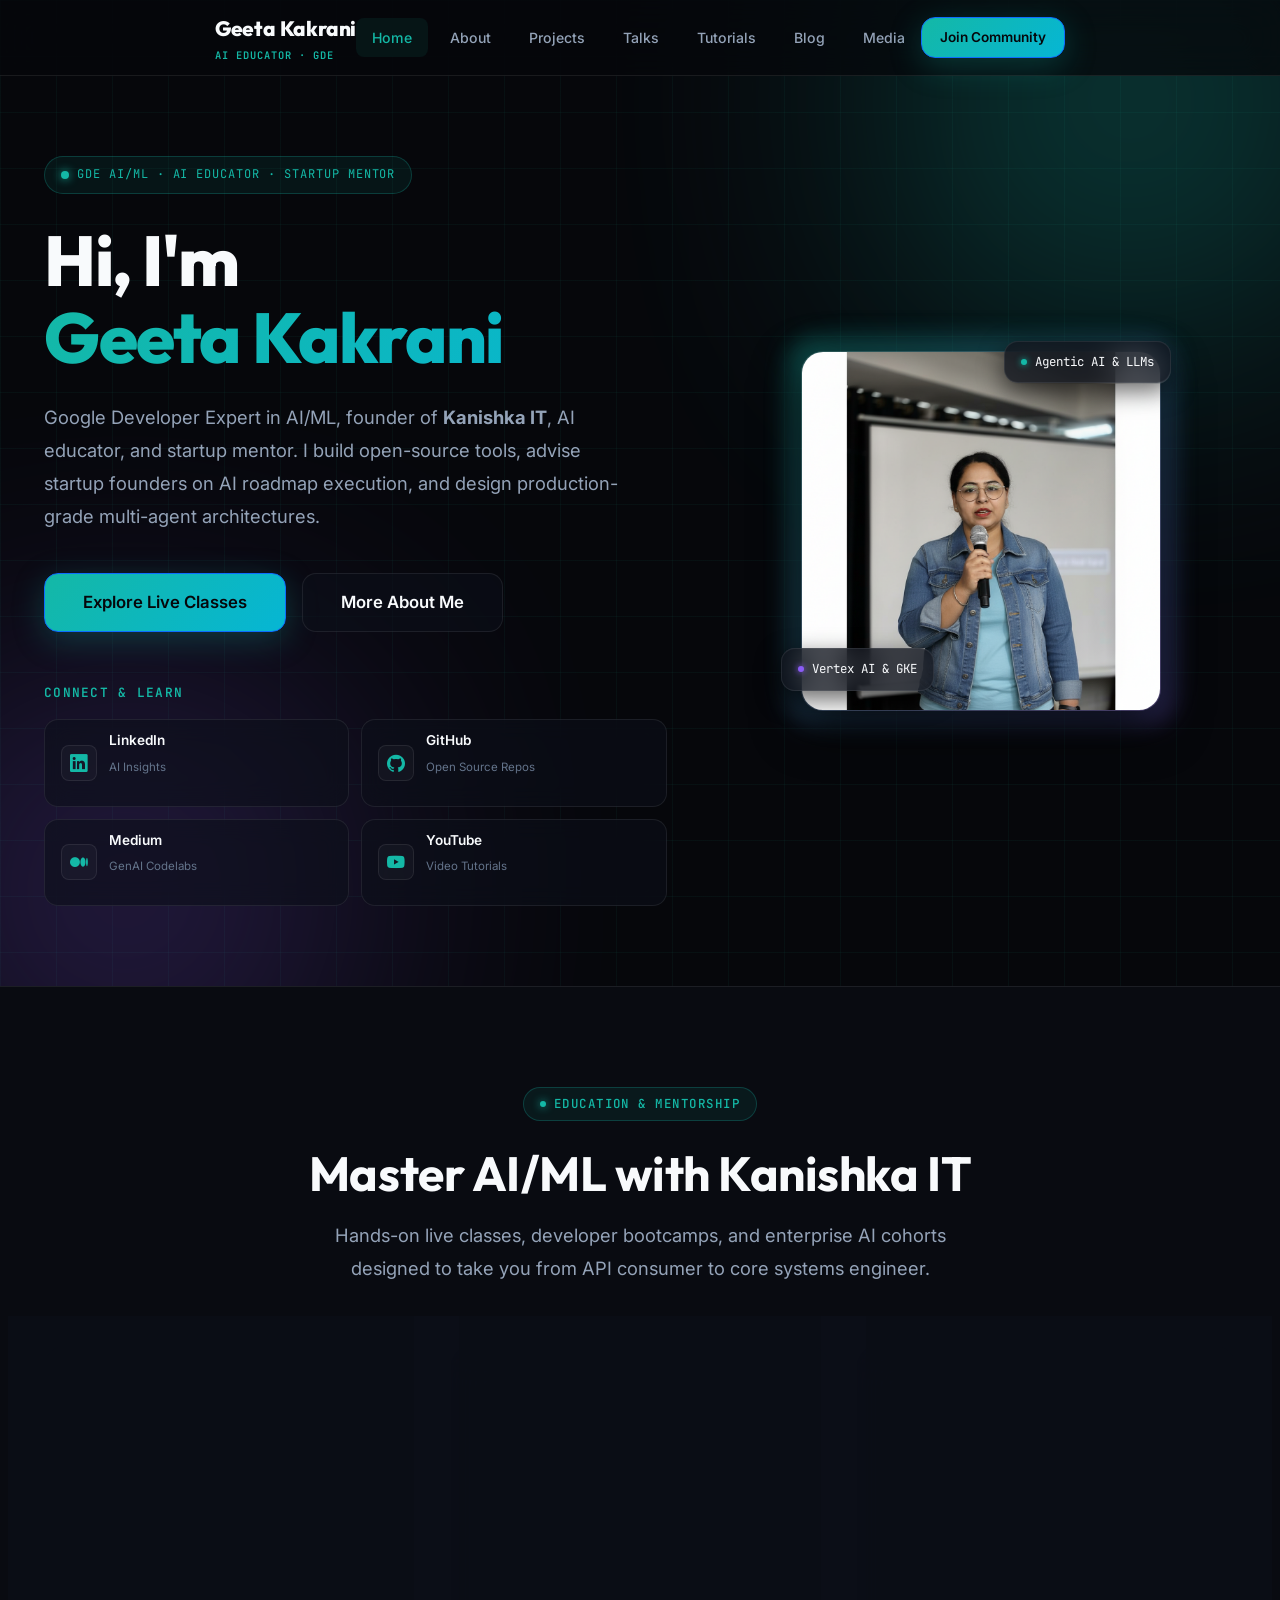
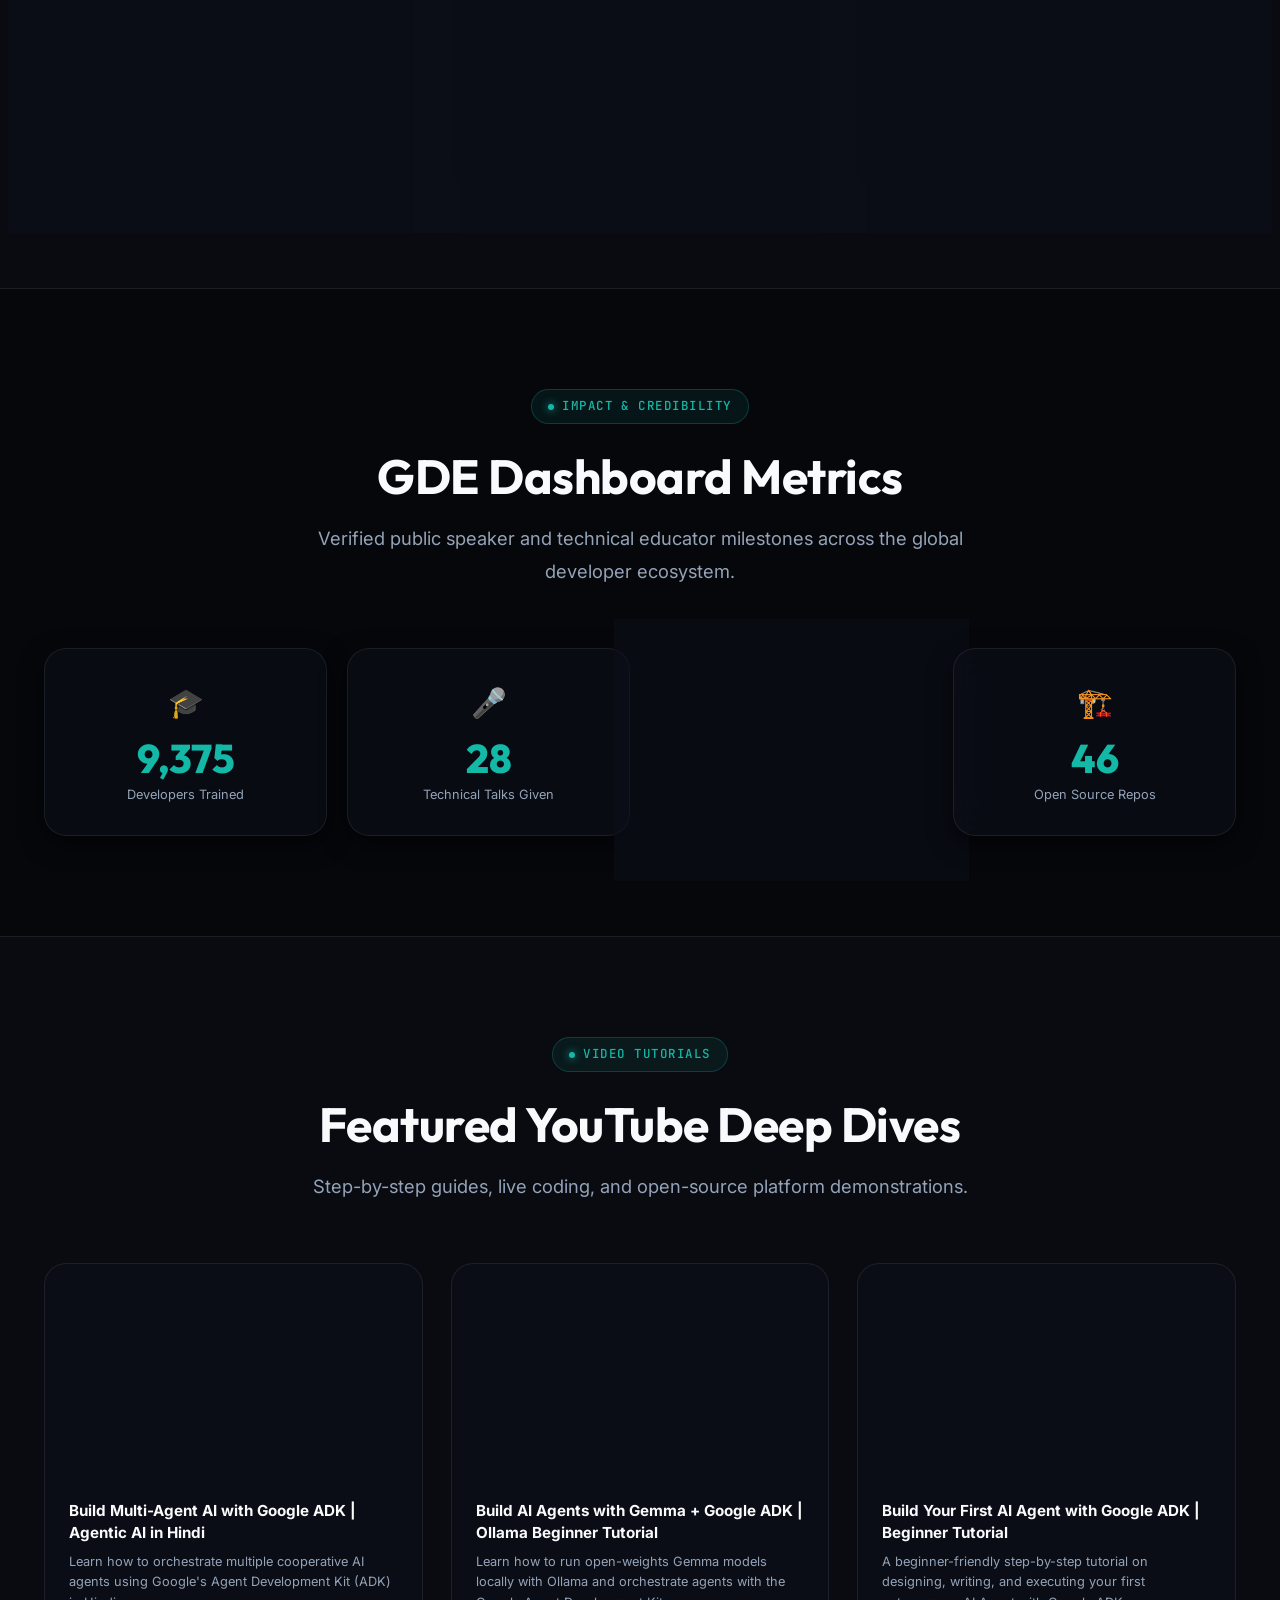
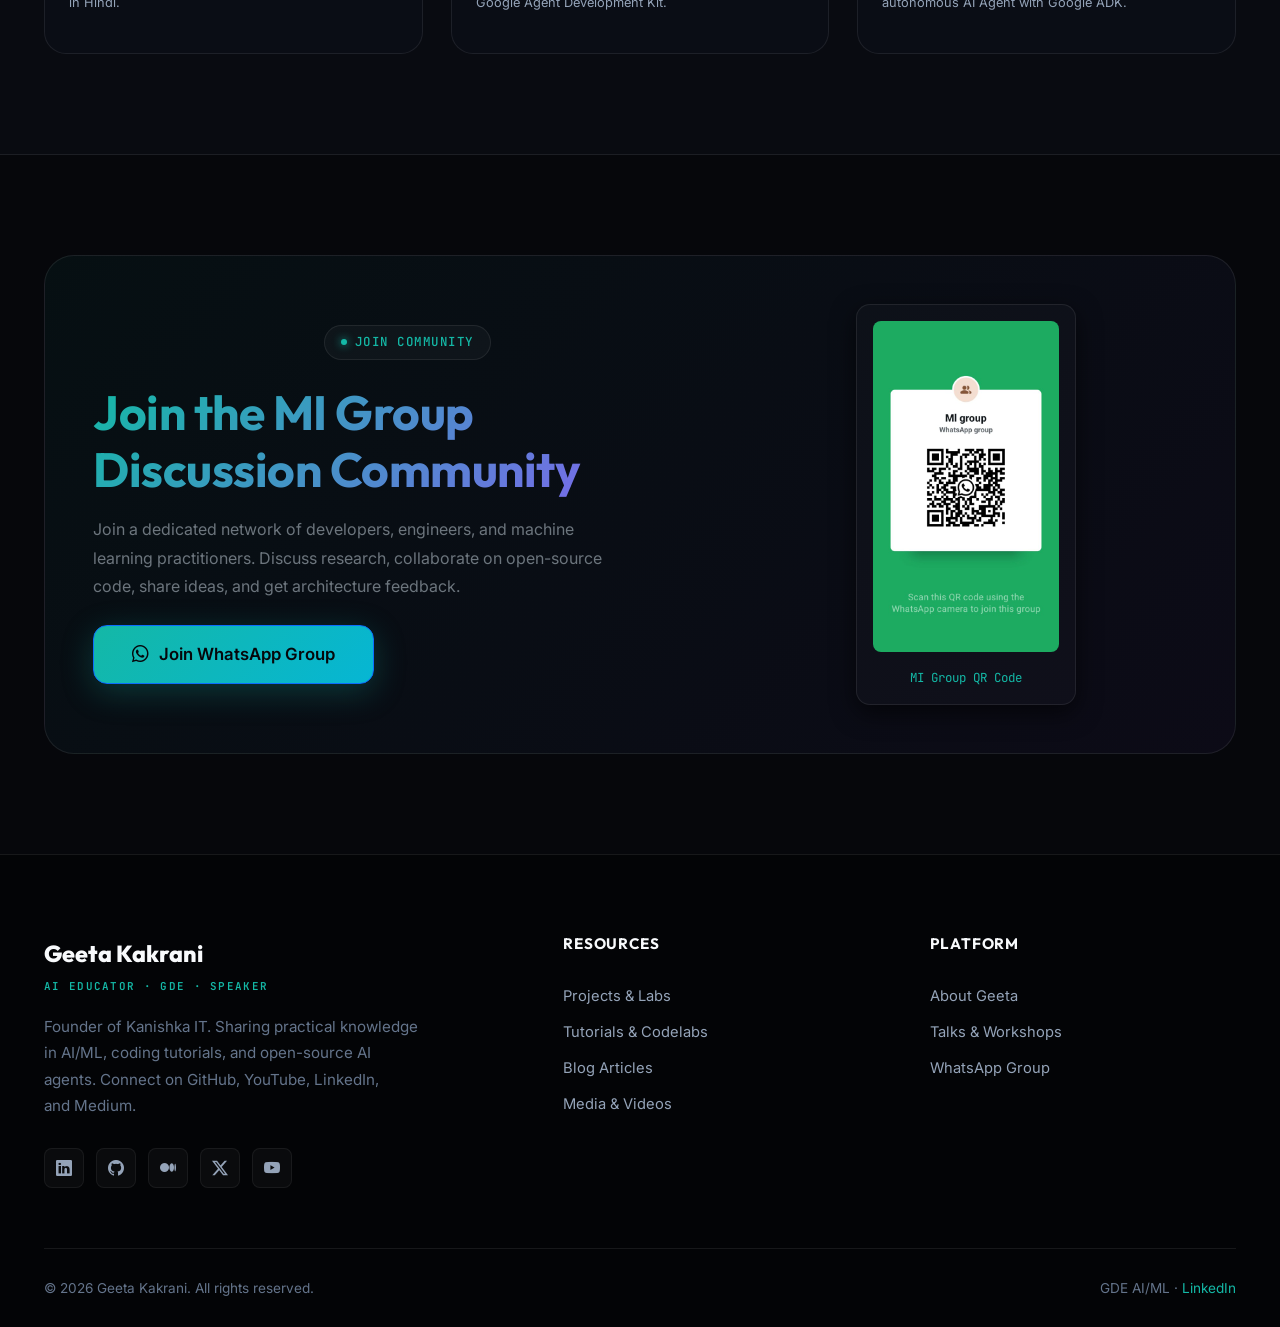
==== commit 7bef7f80: "fix: replace mock/external YouTube videos with Geeta's actual latest 3 videos" ====
--- a/index.html
+++ b/index.html
@@ -218,33 +218,33 @@
         <!-- Video 1 -->
         <div class="video-card reveal">
           <div class="video-container">
-            <iframe src="https://www.youtube.com/embed/6nKohWlvWU4" allowfullscreen loading="lazy" title="Gemma 4 Multimodal AI Agent"></iframe>
+            <iframe src="https://www.youtube.com/embed/GDSsyubvwwA" allowfullscreen loading="lazy" title="Build Multi-Agent AI with Google ADK"></iframe>
           </div>
           <div class="video-body">
-            <h4>Gemma 4 Multimodal AI: Building Your First Agent | Google ADK</h4>
-            <p>Learn to design and deploy a multimodal AI Agent locally using Gemma 4, Ollama, and Google's Agent Development Kit.</p>
+            <h4>Build Multi-Agent AI with Google ADK | Agentic AI in Hindi</h4>
+            <p>Learn how to orchestrate multiple cooperative AI agents using Google's Agent Development Kit (ADK) in Hindi.</p>
           </div>
         </div>
 
         <!-- Video 2 -->
         <div class="video-card reveal reveal-delay-1">
           <div class="video-container">
-            <iframe src="https://www.youtube.com/embed/aXPlzxtyftc" allowfullscreen loading="lazy" title="Build Your First AI Agent"></iframe>
+            <iframe src="https://www.youtube.com/embed/X6274upLrQw" allowfullscreen loading="lazy" title="Build AI Agents with Gemma and ADK"></iframe>
           </div>
           <div class="video-body">
-            <h4>Build Your First AI Agent with Google ADK | Beginner Tutorial</h4>
-            <p>Hands-on guide explaining how to design and run your first autonomous AI Agent using Google's Agent Development Kit.</p>
+            <h4>Build AI Agents with Gemma + Google ADK | Ollama Beginner Tutorial</h4>
+            <p>Learn how to run open-weights Gemma models locally with Ollama and orchestrate agents with the Google Agent Development Kit.</p>
           </div>
         </div>
 
         <!-- Video 3 -->
         <div class="video-card reveal reveal-delay-2">
           <div class="video-container">
-            <iframe src="https://www.youtube.com/embed/0GRp1LYwM_s" allowfullscreen loading="lazy" title="On-Device AI Flutter"></iframe>
+            <iframe src="https://www.youtube.com/embed/aXPlzxtyftc" allowfullscreen loading="lazy" title="Build Your First AI Agent"></iframe>
           </div>
           <div class="video-body">
-            <h4>Run AI Locally in Flutter! On-Device AI Architecture</h4>
-            <p>Full walkthrough on configuring private, zero-cloud offline AI inference inside mobile apps using Flutter and Gemma.</p>
+            <h4>Build Your First AI Agent with Google ADK | Beginner Tutorial</h4>
+            <p>A beginner-friendly step-by-step tutorial on designing, writing, and executing your first autonomous AI Agent with Google ADK.</p>
           </div>
         </div>
       </div>
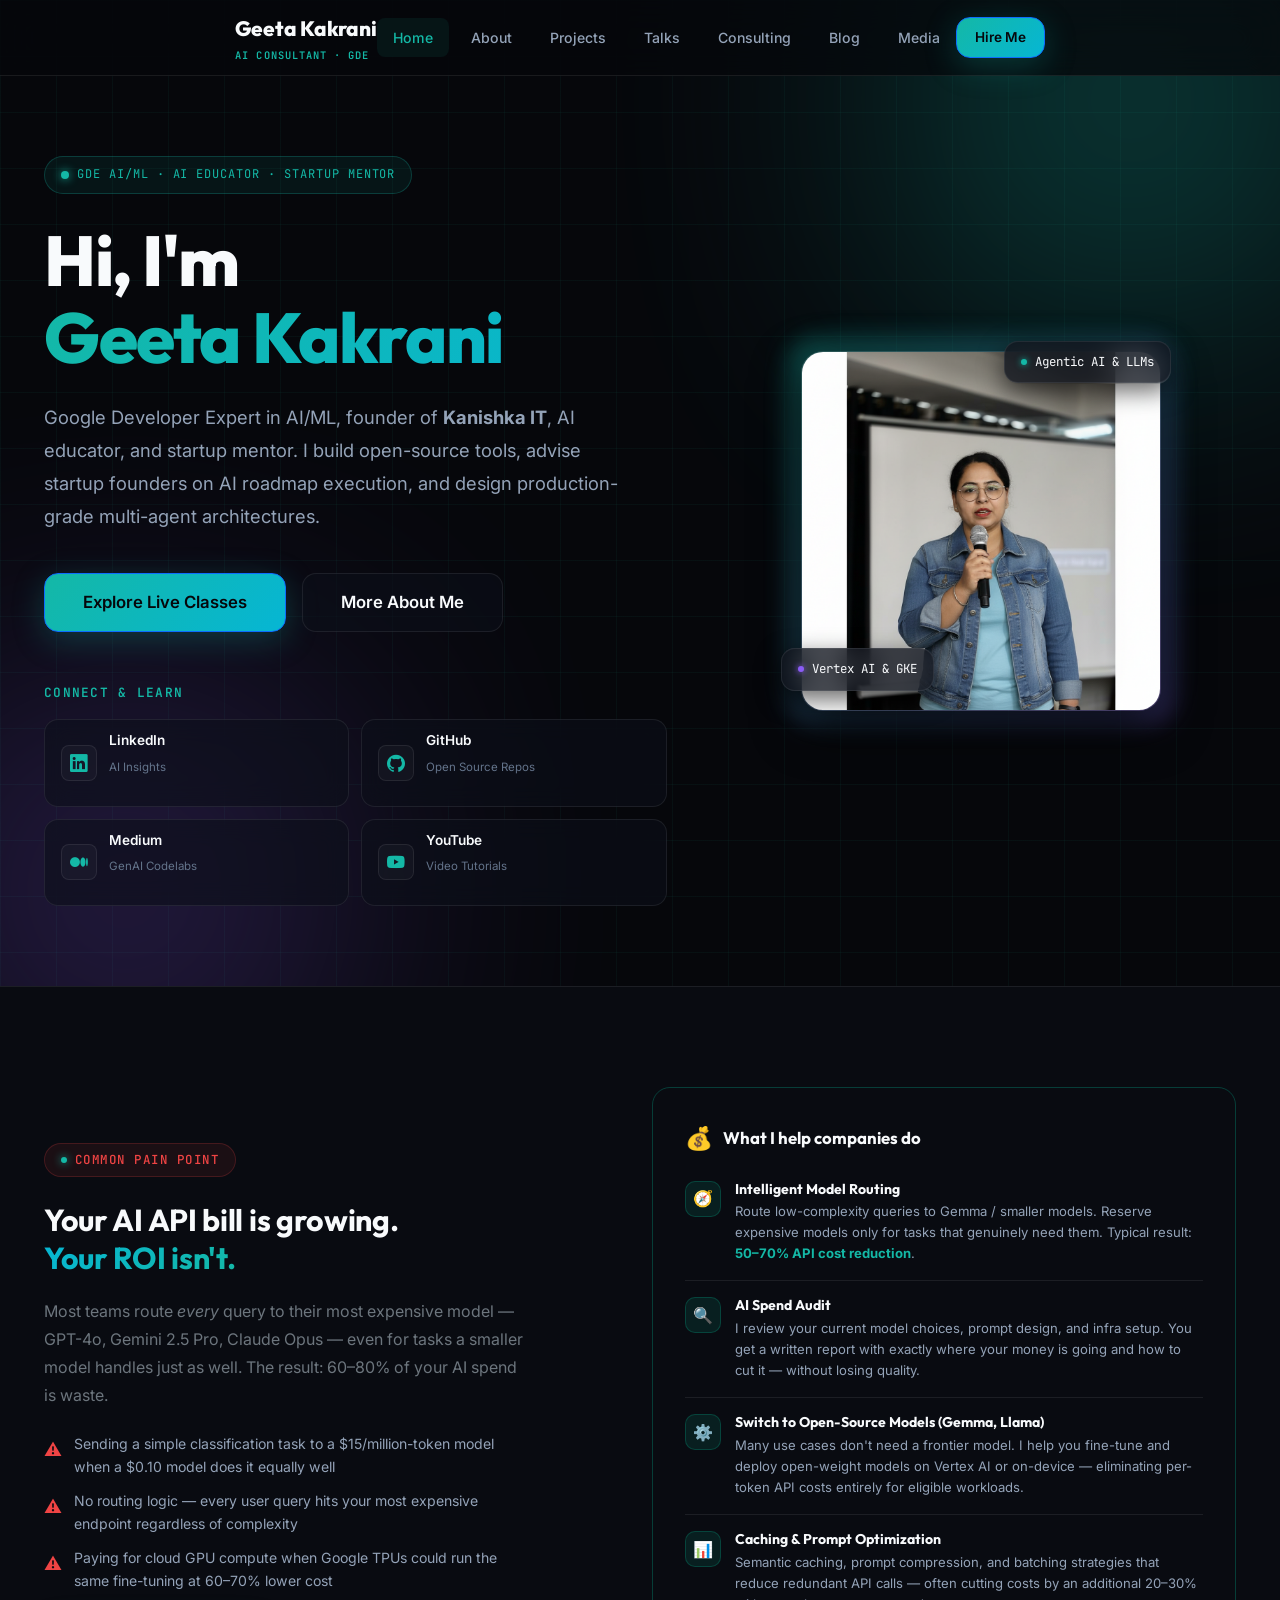
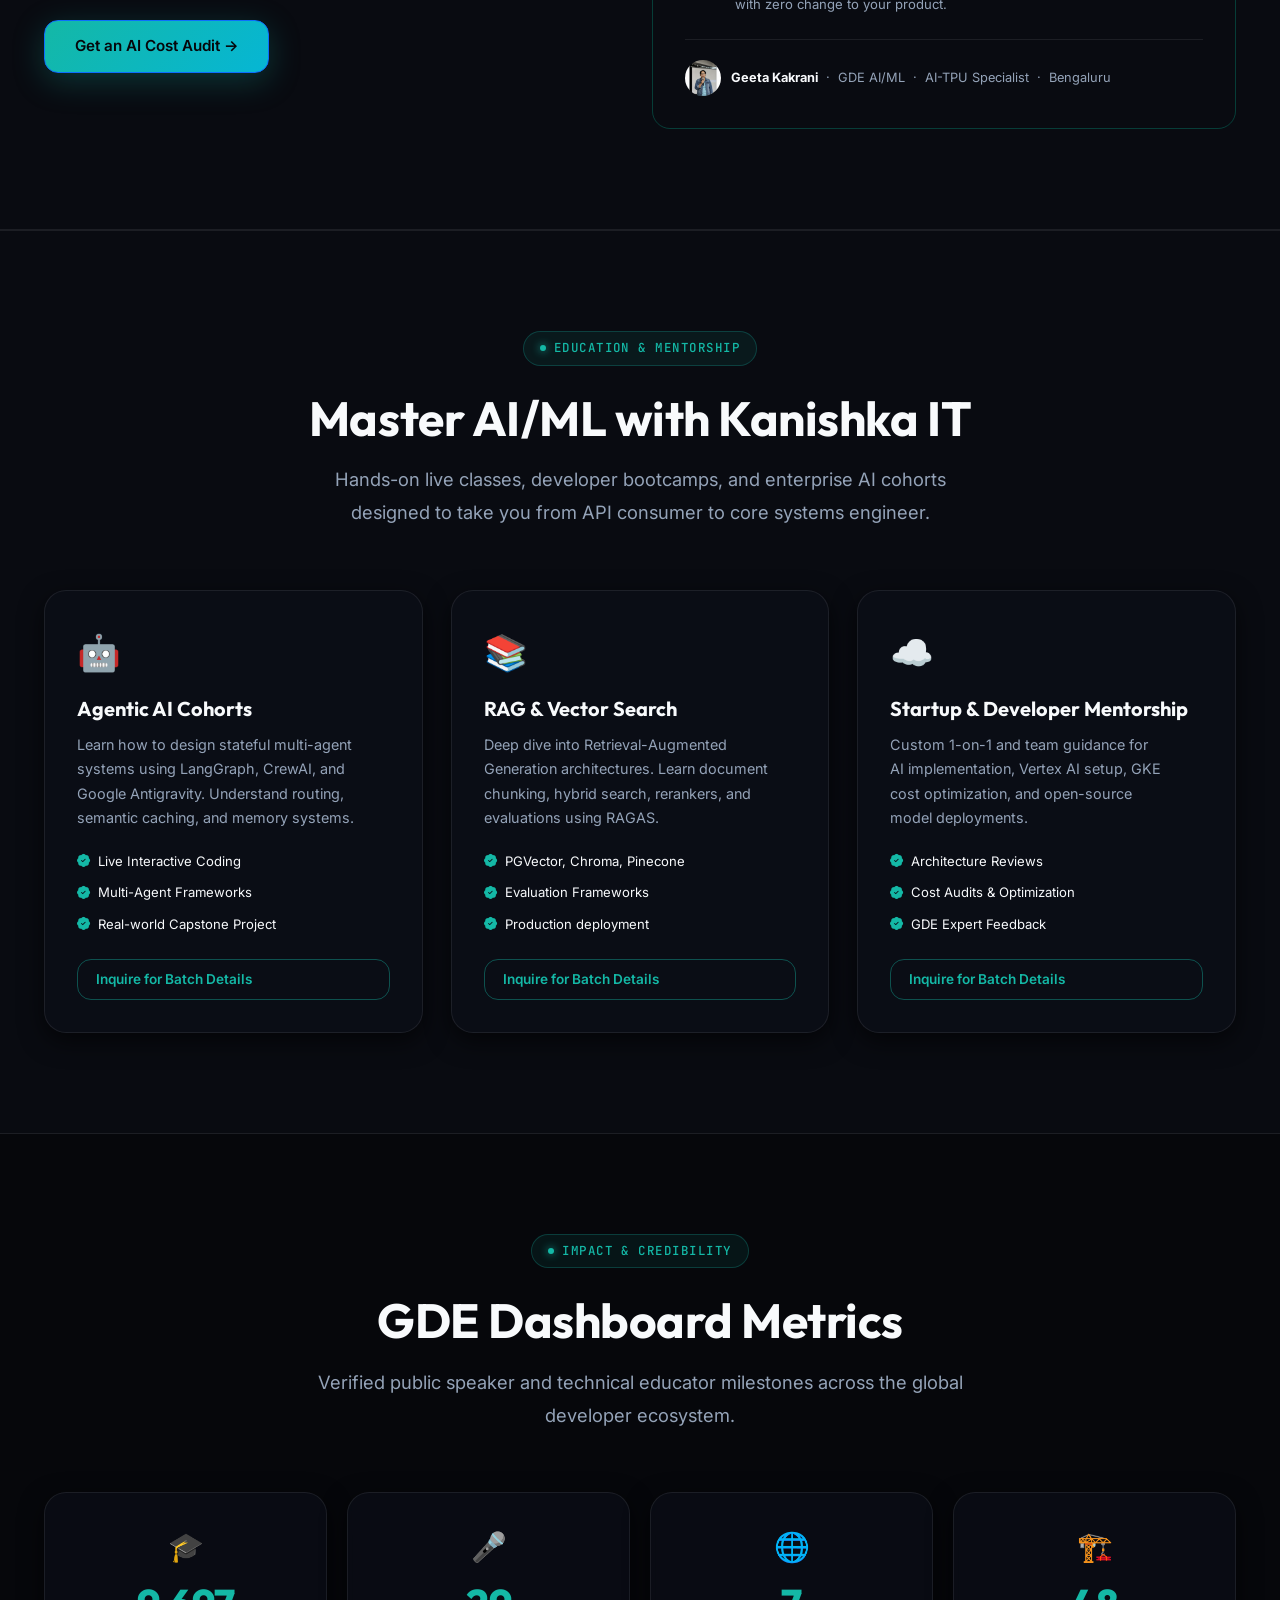
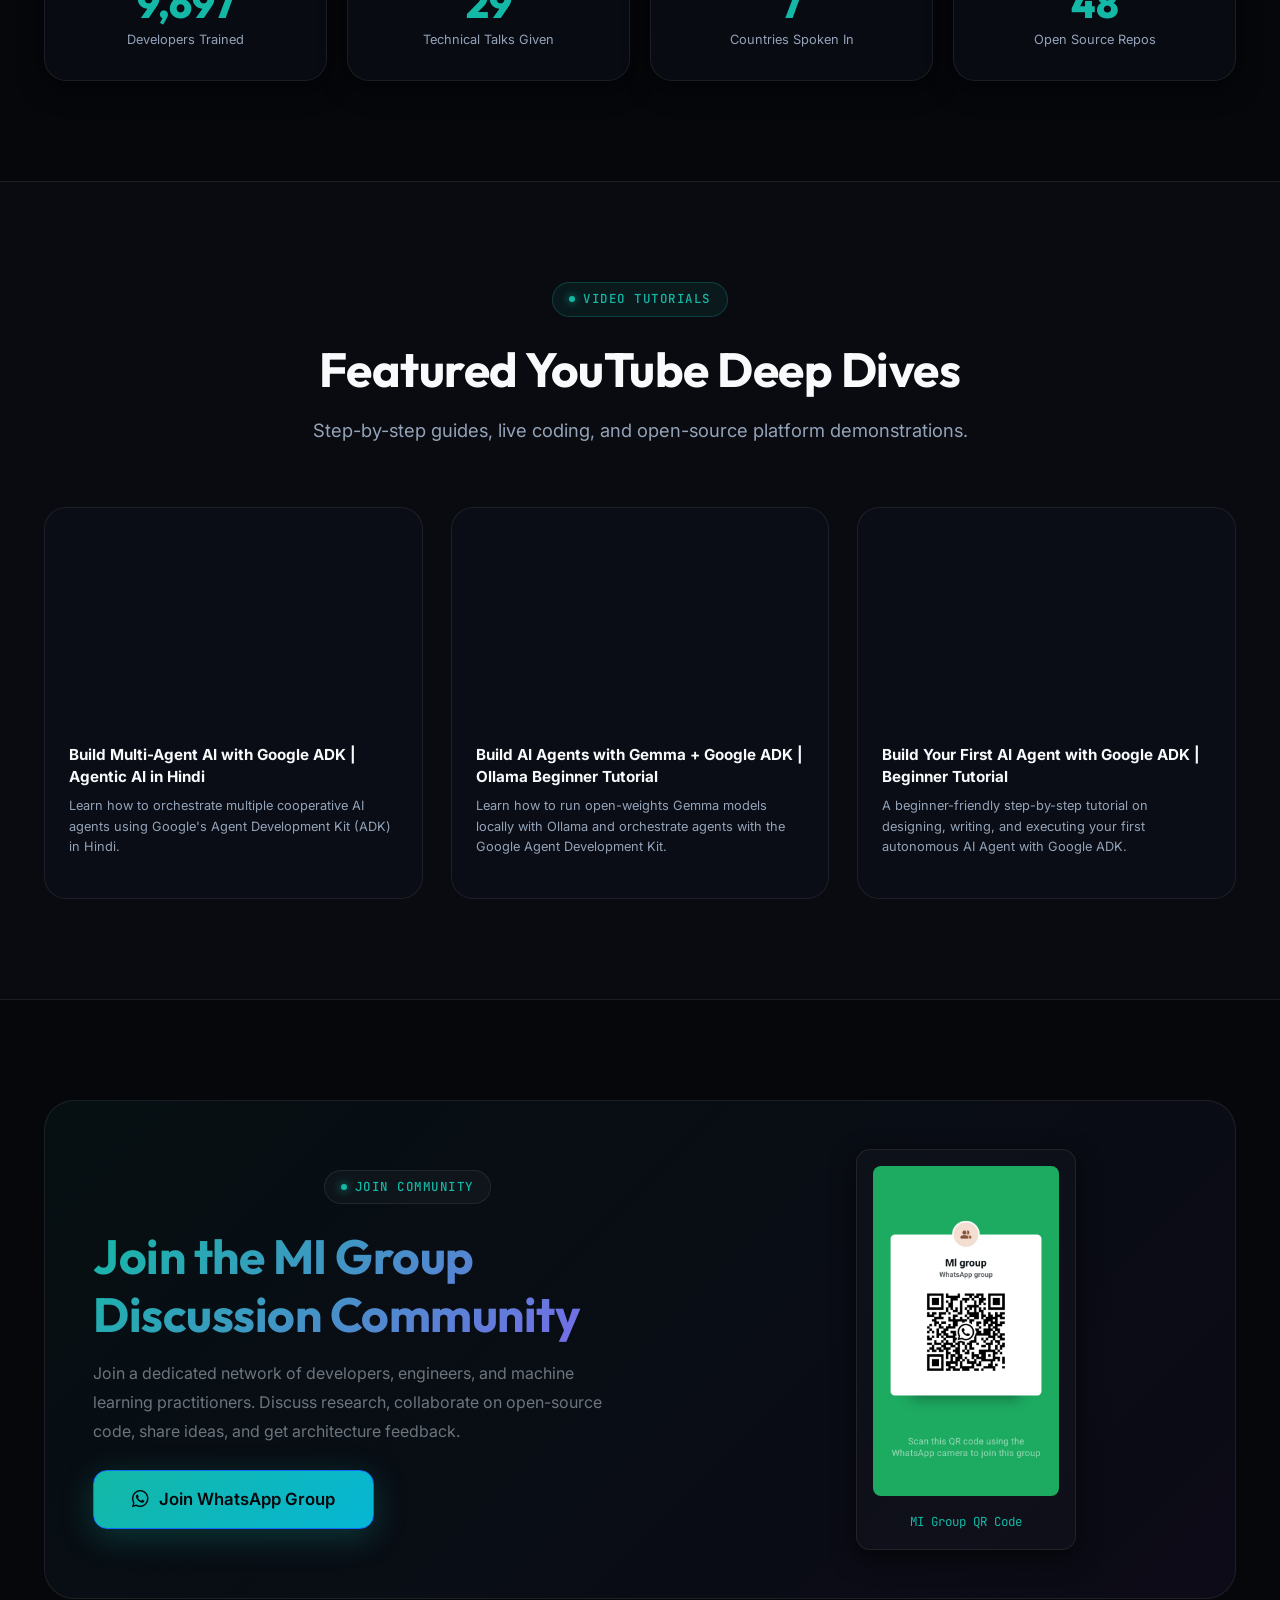
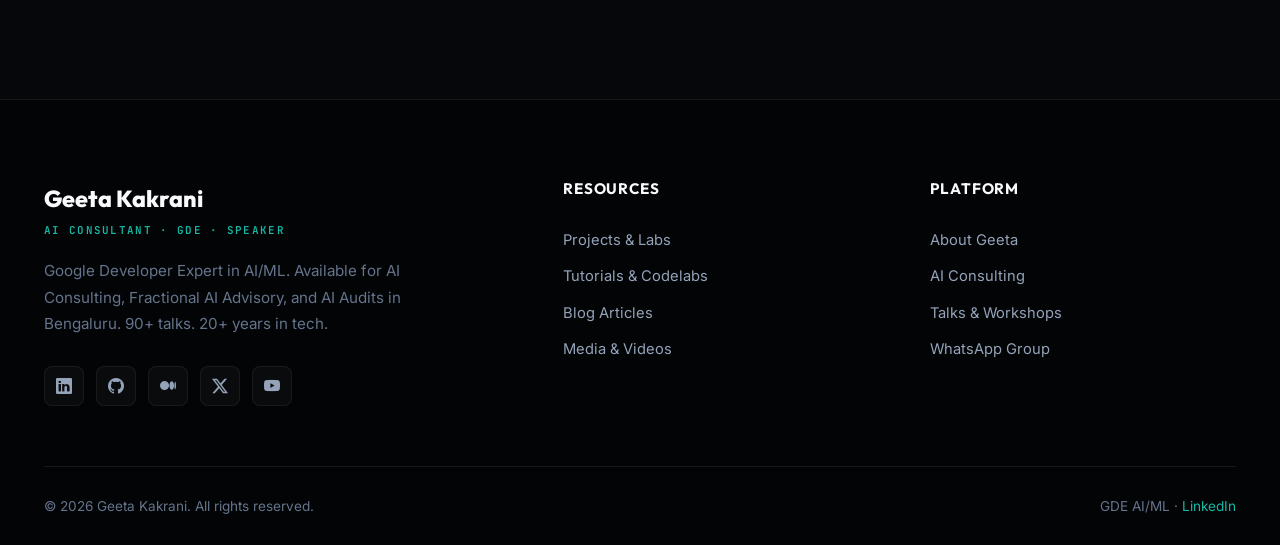
==== commit 81bfa8fb: "Homepage: add AI cost optimization highlight section (problem + 4 solutions + CTA)" ====
--- a/index.html
+++ b/index.html
@@ -115,8 +115,95 @@
     </div>
   </section>
 
+  <!-- AI COST OPTIMIZATION HIGHLIGHT -->
+  <section class="section" style="background:#090b11; border-top:1px solid var(--border-glass); border-bottom:1px solid var(--border-glass);">
+    <div class="container">
+      <div class="row align-items-center gy-5">
+
+        <!-- Left: The problem -->
+        <div class="col-lg-5 reveal">
+          <div class="section-label" style="color:#ef4444; background:rgba(239,68,68,0.08); border-color:rgba(239,68,68,0.2);">Common Pain Point</div>
+          <h2 style="font-size:1.9rem; line-height:1.25; margin-bottom:20px;">
+            Your AI API bill is growing.<br>
+            <span class="text-gradient-cyan-teal">Your ROI isn't.</span>
+          </h2>
+          <p class="text-secondary" style="line-height:1.75; margin-bottom:24px;">
+            Most teams route <em>every</em> query to their most expensive model — GPT-4o, Gemini 2.5 Pro, Claude Opus — even for tasks a smaller model handles just as well. The result: 60–80% of your AI spend is waste.
+          </p>
+          <div style="display:flex; flex-direction:column; gap:12px; margin-bottom:28px;">
+            <div style="display:flex; align-items:flex-start; gap:12px;">
+              <span style="color:#ef4444; font-size:1.1rem; margin-top:2px;">&#x26A0;&#xFE0F;</span>
+              <p style="margin:0; font-size:0.88rem; color:var(--text-secondary); line-height:1.6;">Sending a simple classification task to a $15/million-token model when a $0.10 model does it equally well</p>
+            </div>
+            <div style="display:flex; align-items:flex-start; gap:12px;">
+              <span style="color:#ef4444; font-size:1.1rem; margin-top:2px;">&#x26A0;&#xFE0F;</span>
+              <p style="margin:0; font-size:0.88rem; color:var(--text-secondary); line-height:1.6;">No routing logic — every user query hits your most expensive endpoint regardless of complexity</p>
+            </div>
+            <div style="display:flex; align-items:flex-start; gap:12px;">
+              <span style="color:#ef4444; font-size:1.1rem; margin-top:2px;">&#x26A0;&#xFE0F;</span>
+              <p style="margin:0; font-size:0.88rem; color:var(--text-secondary); line-height:1.6;">Paying for cloud GPU compute when Google TPUs could run the same fine-tuning at 60–70% lower cost</p>
+            </div>
+          </div>
+          <a href="pages/consulting.html#contact" class="btn btn-primary">Get an AI Cost Audit &rarr;</a>
+        </div>
+
+        <!-- Right: The solution -->
+        <div class="col-lg-6 offset-lg-1 reveal reveal-delay-2">
+          <div style="background:var(--card-bg); border:1px solid rgba(0,212,170,0.25); border-radius:18px; padding:32px;">
+            <div style="display:flex; align-items:center; gap:10px; margin-bottom:24px;">
+              <span style="font-size:1.4rem;">&#x1F4B0;</span>
+              <h3 style="font-size:1.05rem; font-weight:700; margin:0; color:var(--text-primary);">What I help companies do</h3>
+            </div>
+
+            <div style="display:flex; flex-direction:column; gap:16px;">
+              <div style="display:flex; gap:14px; align-items:flex-start; padding-bottom:16px; border-bottom:1px solid var(--border-glass);">
+                <div style="min-width:36px; height:36px; border-radius:10px; background:rgba(0,212,170,0.1); border:1px solid rgba(0,212,170,0.2); display:flex; align-items:center; justify-content:center; font-size:1rem;">&#x1F9ED;</div>
+                <div>
+                  <h5 style="font-size:0.88rem; font-weight:700; margin-bottom:4px; color:var(--text-primary);">Intelligent Model Routing</h5>
+                  <p style="font-size:0.82rem; color:var(--text-secondary); margin:0; line-height:1.6;">Route low-complexity queries to Gemma / smaller models. Reserve expensive models only for tasks that genuinely need them. Typical result: <strong style="color:var(--primary-teal);">50–70% API cost reduction</strong>.</p>
+                </div>
+              </div>
+              <div style="display:flex; gap:14px; align-items:flex-start; padding-bottom:16px; border-bottom:1px solid var(--border-glass);">
+                <div style="min-width:36px; height:36px; border-radius:10px; background:rgba(0,212,170,0.1); border:1px solid rgba(0,212,170,0.2); display:flex; align-items:center; justify-content:center; font-size:1rem;">&#x1F50D;</div>
+                <div>
+                  <h5 style="font-size:0.88rem; font-weight:700; margin-bottom:4px; color:var(--text-primary);">AI Spend Audit</h5>
+                  <p style="font-size:0.82rem; color:var(--text-secondary); margin:0; line-height:1.6;">I review your current model choices, prompt design, and infra setup. You get a written report with exactly where your money is going and how to cut it — without losing quality.</p>
+                </div>
+              </div>
+              <div style="display:flex; gap:14px; align-items:flex-start; padding-bottom:16px; border-bottom:1px solid var(--border-glass);">
+                <div style="min-width:36px; height:36px; border-radius:10px; background:rgba(0,212,170,0.1); border:1px solid rgba(0,212,170,0.2); display:flex; align-items:center; justify-content:center; font-size:1rem;">&#x2699;&#xFE0F;</div>
+                <div>
+                  <h5 style="font-size:0.88rem; font-weight:700; margin-bottom:4px; color:var(--text-primary);">Switch to Open-Source Models (Gemma, Llama)</h5>
+                  <p style="font-size:0.82rem; color:var(--text-secondary); margin:0; line-height:1.6;">Many use cases don't need a frontier model. I help you fine-tune and deploy open-weight models on Vertex AI or on-device — eliminating per-token API costs entirely for eligible workloads.</p>
+                </div>
+              </div>
+              <div style="display:flex; gap:14px; align-items:flex-start;">
+                <div style="min-width:36px; height:36px; border-radius:10px; background:rgba(0,212,170,0.1); border:1px solid rgba(0,212,170,0.2); display:flex; align-items:center; justify-content:center; font-size:1rem;">&#x1F4CA;</div>
+                <div>
+                  <h5 style="font-size:0.88rem; font-weight:700; margin-bottom:4px; color:var(--text-primary);">Caching &amp; Prompt Optimization</h5>
+                  <p style="font-size:0.82rem; color:var(--text-secondary); margin:0; line-height:1.6;">Semantic caching, prompt compression, and batching strategies that reduce redundant API calls — often cutting costs by an additional 20–30% with zero change to your product.</p>
+                </div>
+              </div>
+            </div>
+
+            <div style="margin-top:24px; padding-top:20px; border-top:1px solid var(--border-glass); display:flex; align-items:center; gap:10px;">
+              <div style="width:36px; height:36px; border-radius:50%; overflow:hidden; flex-shrink:0;">
+                <img src="images/geeta-photo.png" alt="Geeta Kakrani" style="width:100%; height:100%; object-fit:cover; object-position:top;" />
+              </div>
+              <p style="font-size:0.8rem; color:var(--text-secondary); margin:0; line-height:1.5;">
+                <strong style="color:var(--text-primary);">Geeta Kakrani</strong> &nbsp;&middot;&nbsp; GDE AI/ML &nbsp;&middot;&nbsp; AI-TPU Specialist &nbsp;&middot;&nbsp; Bengaluru
+              </p>
+            </div>
+          </div>
+        </div>
+
+      </div>
+    </div>
+  </section>
+
   <!-- EDUCATION & LIVE CLASSES SECTION (Kanishka IT) -->
   <section class="classes-section section" id="education">
+
     <div class="container">
       <div class="text-center">
         <div class="section-label">Education & Mentorship</div>
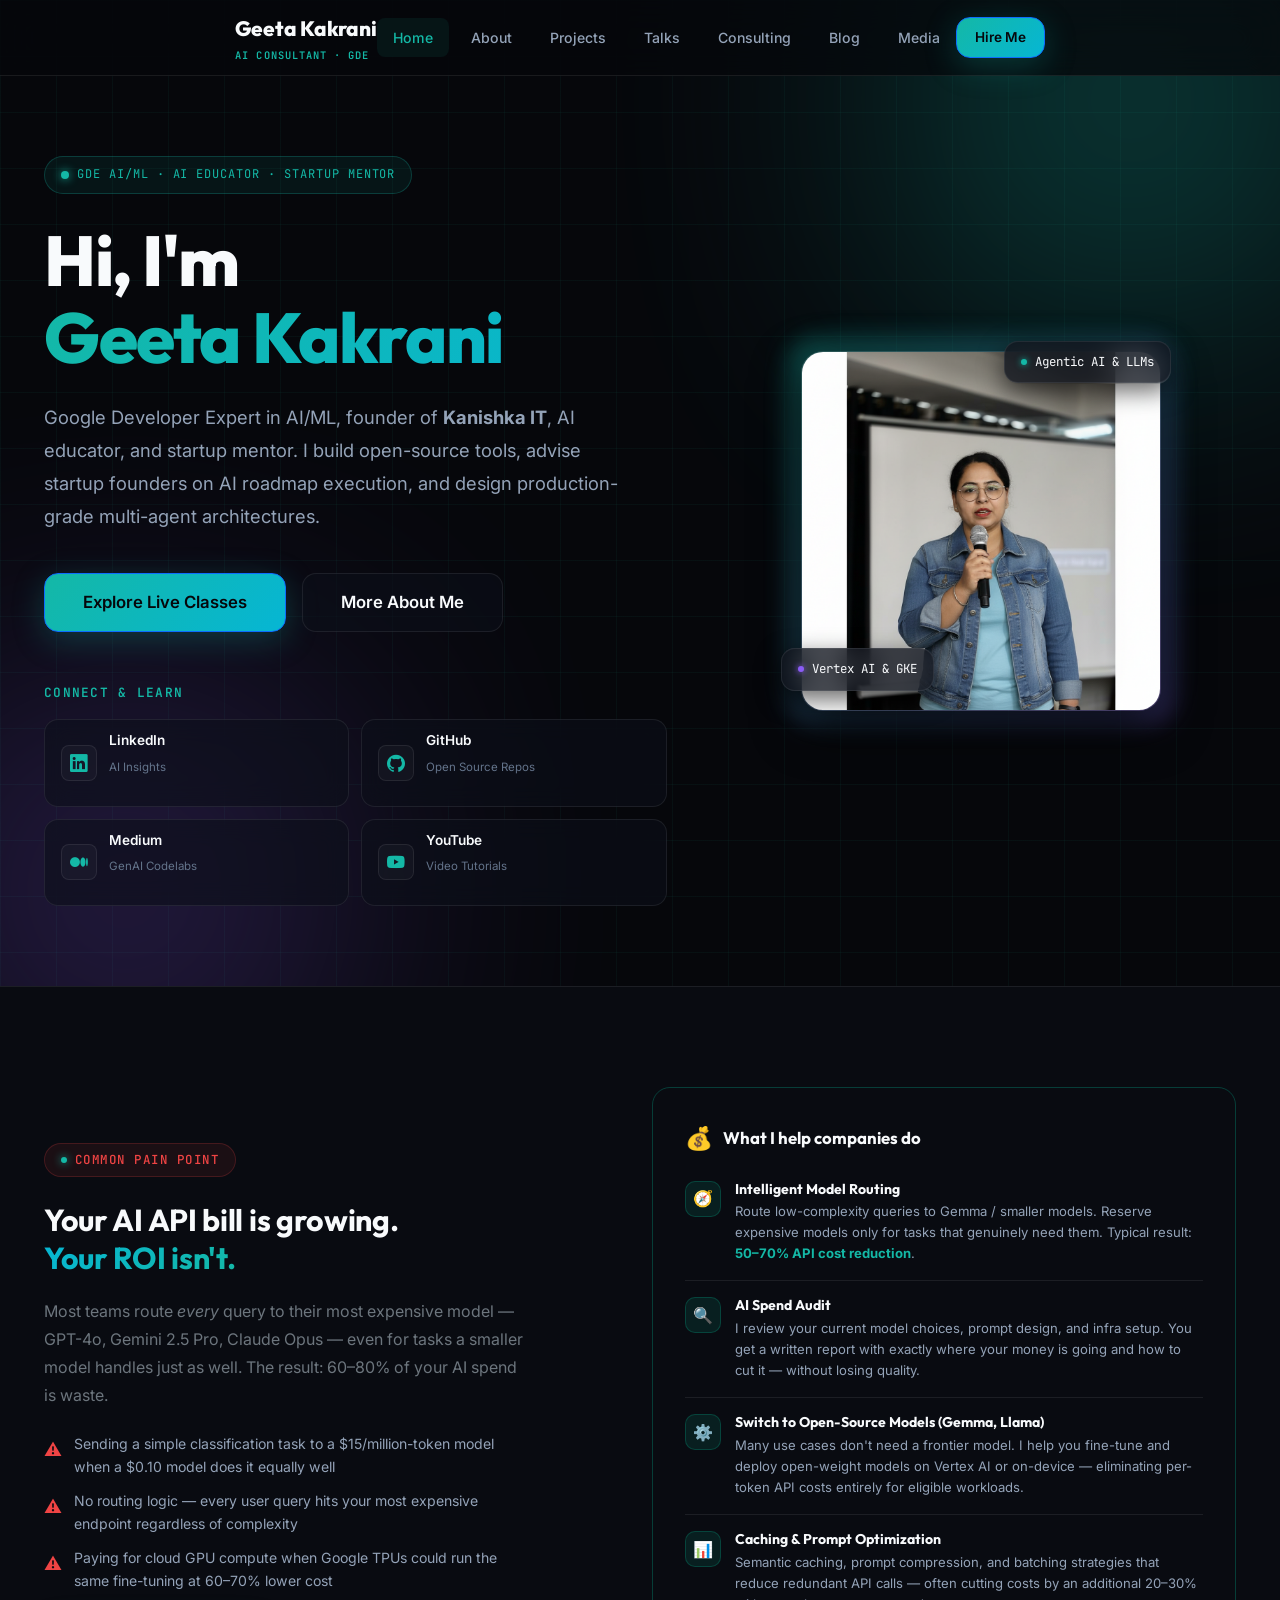
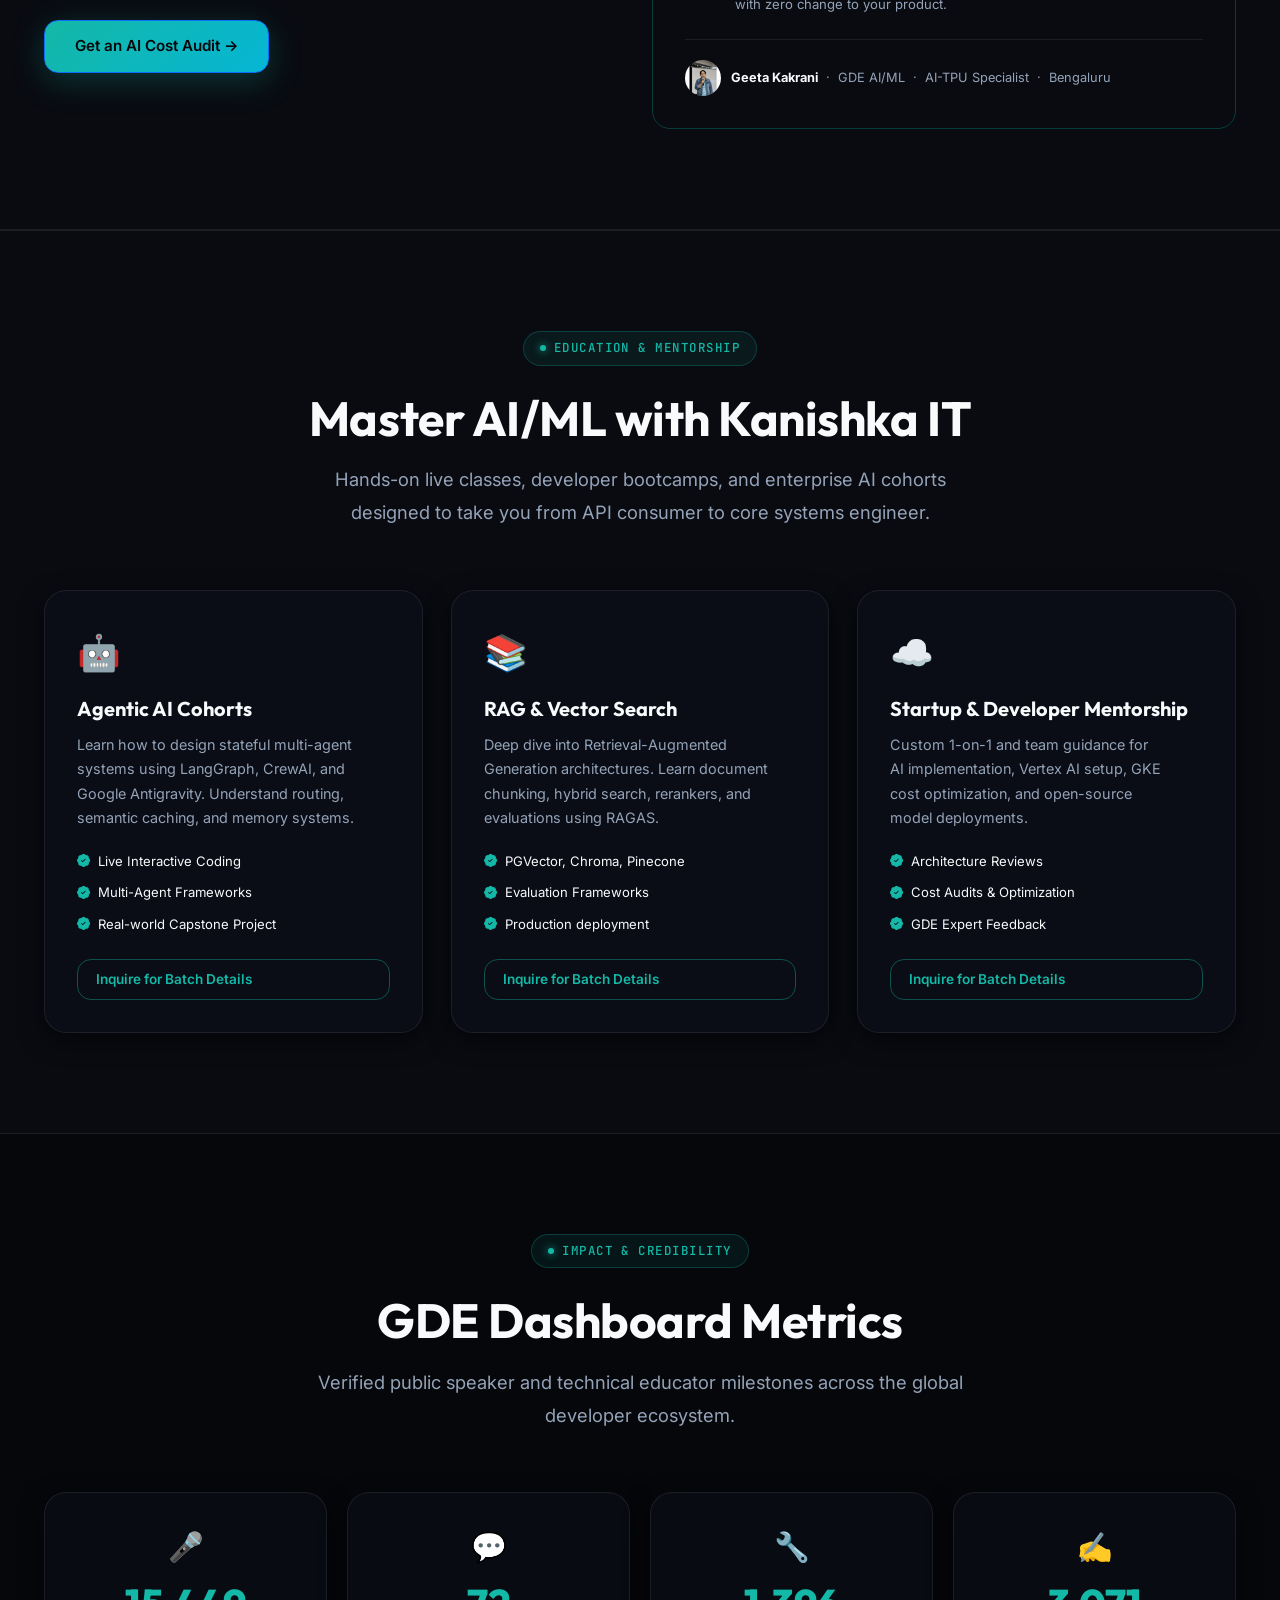
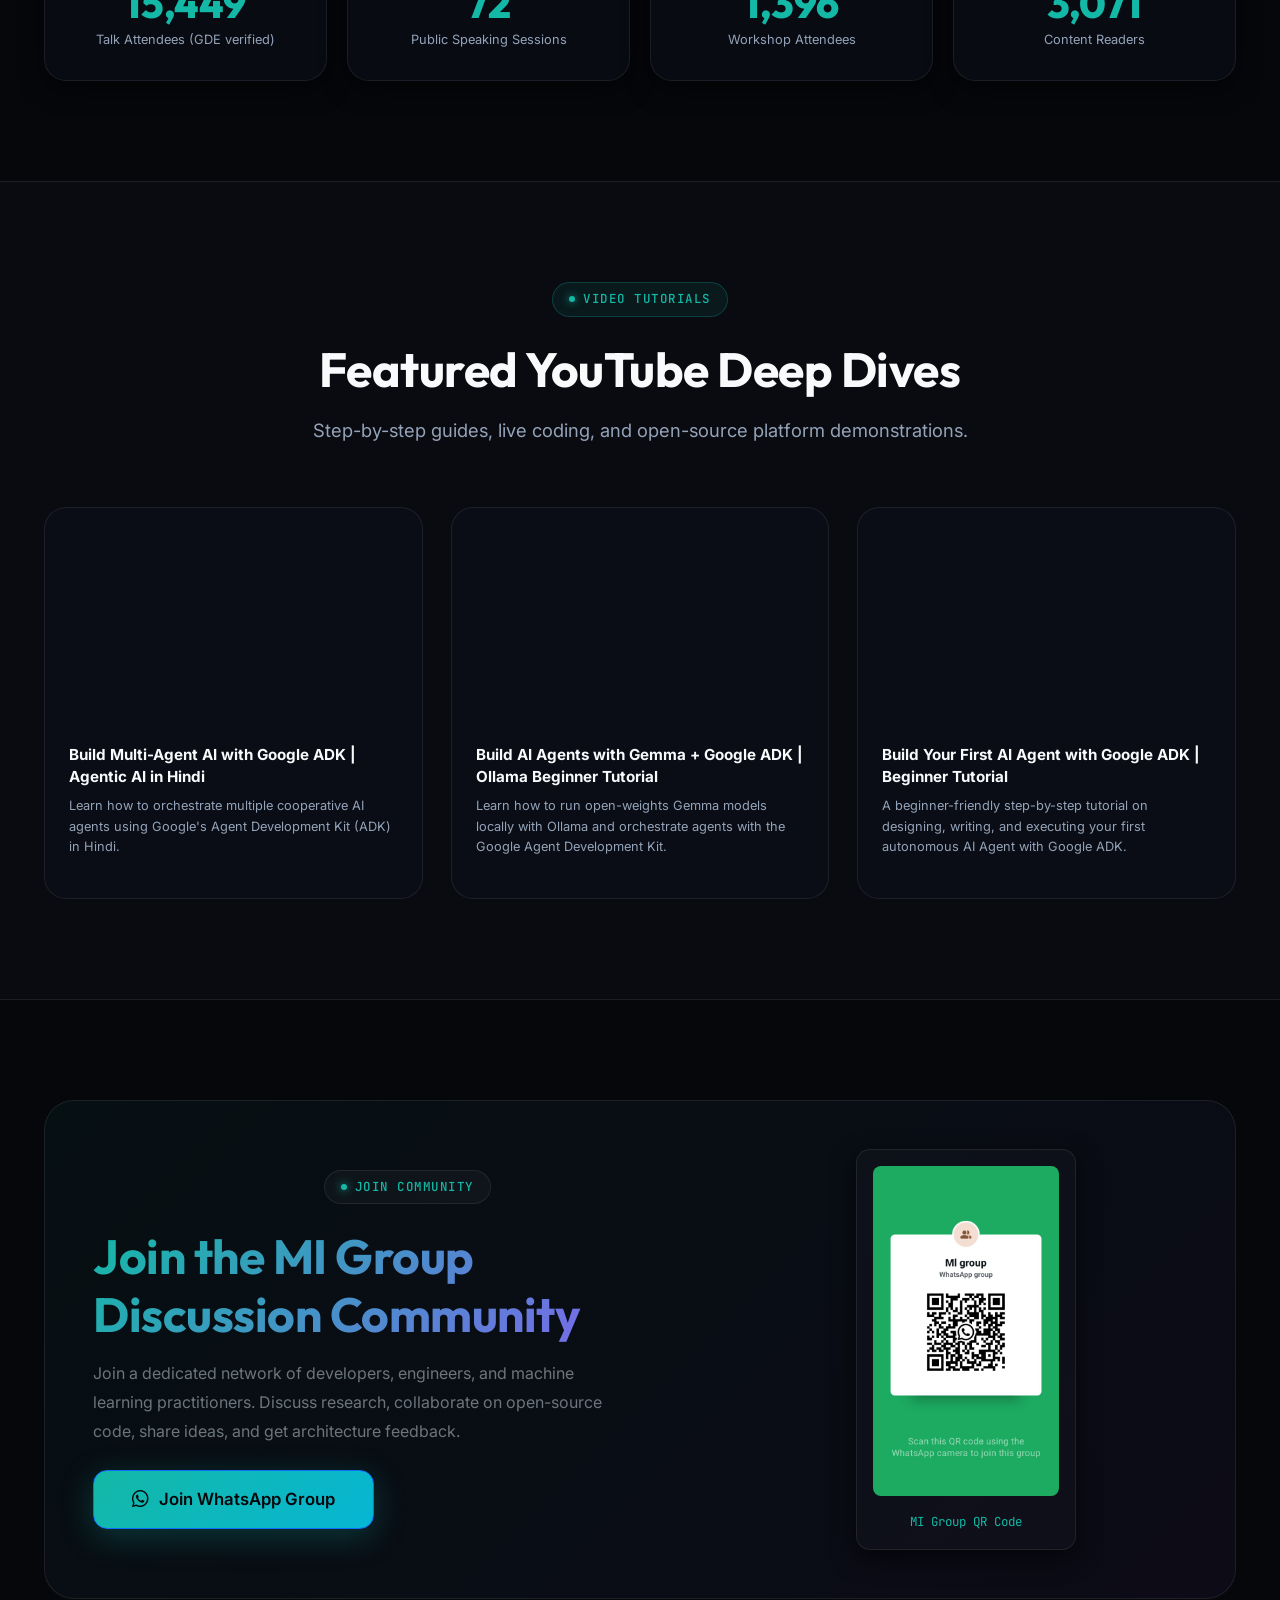
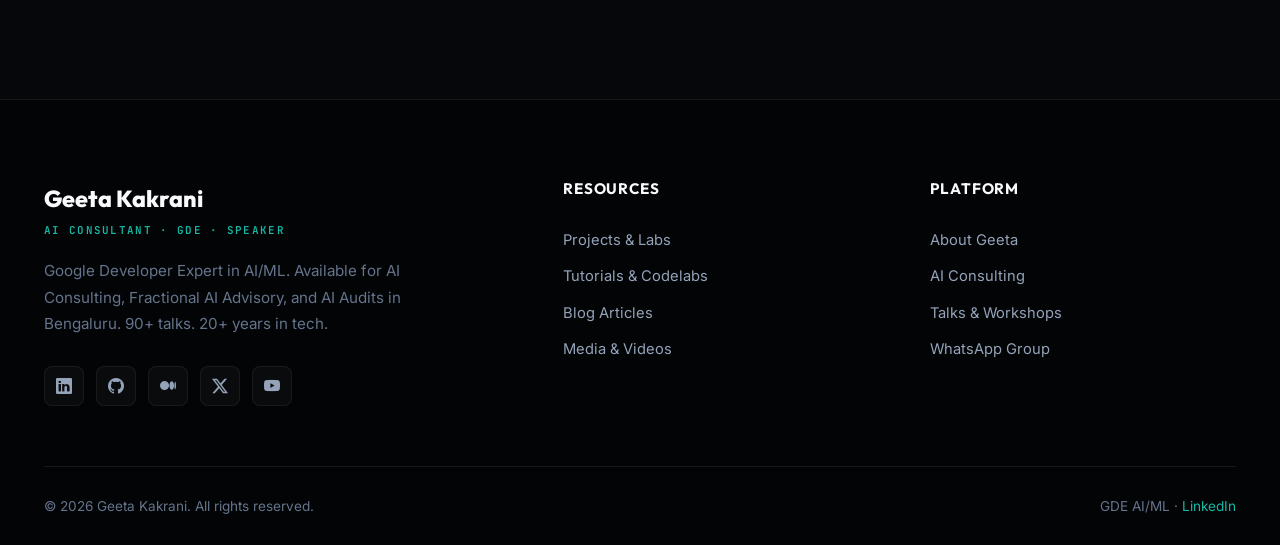
==== commit a8400538: "Real GDE numbers: 78 talks, 16.6k attendees, 1.5k workshop, 3.3k readers (from GDE dashboard)" ====
--- a/index.html
+++ b/index.html
@@ -264,29 +264,29 @@
       </div>
 
       <div class="gde-dash-grid">
-        <!-- Metric 1 -->
+        <!-- Metric 1: Public speaking attendees -->
         <div class="card gde-dash-card reveal">
-          <div class="gde-dash-icon">🎓</div>
-          <div class="gde-dash-num" data-counter="10000">0</div>
-          <div class="gde-dash-label">Developers Trained</div>
-        </div>
-        <!-- Metric 2 -->
+          <div class="gde-dash-icon">&#x1F3A4;</div>
+          <div class="gde-dash-num" data-counter="16600">0</div>
+          <div class="gde-dash-label">Talk Attendees (GDE verified)</div>
+        </div>
+        <!-- Metric 2: Talks submitted -->
         <div class="card gde-dash-card reveal reveal-delay-1">
-          <div class="gde-dash-icon">🎤</div>
-          <div class="gde-dash-num" data-counter="30">0</div>
-          <div class="gde-dash-label">Technical Talks Given</div>
-        </div>
-        <!-- Metric 3 -->
+          <div class="gde-dash-icon">&#x1F4AC;</div>
+          <div class="gde-dash-num" data-counter="78">0</div>
+          <div class="gde-dash-label">Public Speaking Sessions</div>
+        </div>
+        <!-- Metric 3: Workshop attendees -->
         <div class="card gde-dash-card reveal reveal-delay-2">
-          <div class="gde-dash-icon">🌐</div>
-          <div class="gde-dash-num" data-counter="8">0</div>
-          <div class="gde-dash-label">Countries Spoken In</div>
-        </div>
-        <!-- Metric 4 -->
+          <div class="gde-dash-icon">&#x1F527;</div>
+          <div class="gde-dash-num" data-counter="1500">0</div>
+          <div class="gde-dash-label">Workshop Attendees</div>
+        </div>
+        <!-- Metric 4: Content readers -->
         <div class="card gde-dash-card reveal reveal-delay-3">
-          <div class="gde-dash-icon">🏗️</div>
-          <div class="gde-dash-num" data-counter="50">0</div>
-          <div class="gde-dash-label">Open Source Repos</div>
+          <div class="gde-dash-icon">&#x270D;&#xFE0F;</div>
+          <div class="gde-dash-num" data-counter="3300">0</div>
+          <div class="gde-dash-label">Content Readers</div>
         </div>
       </div>
     </div>
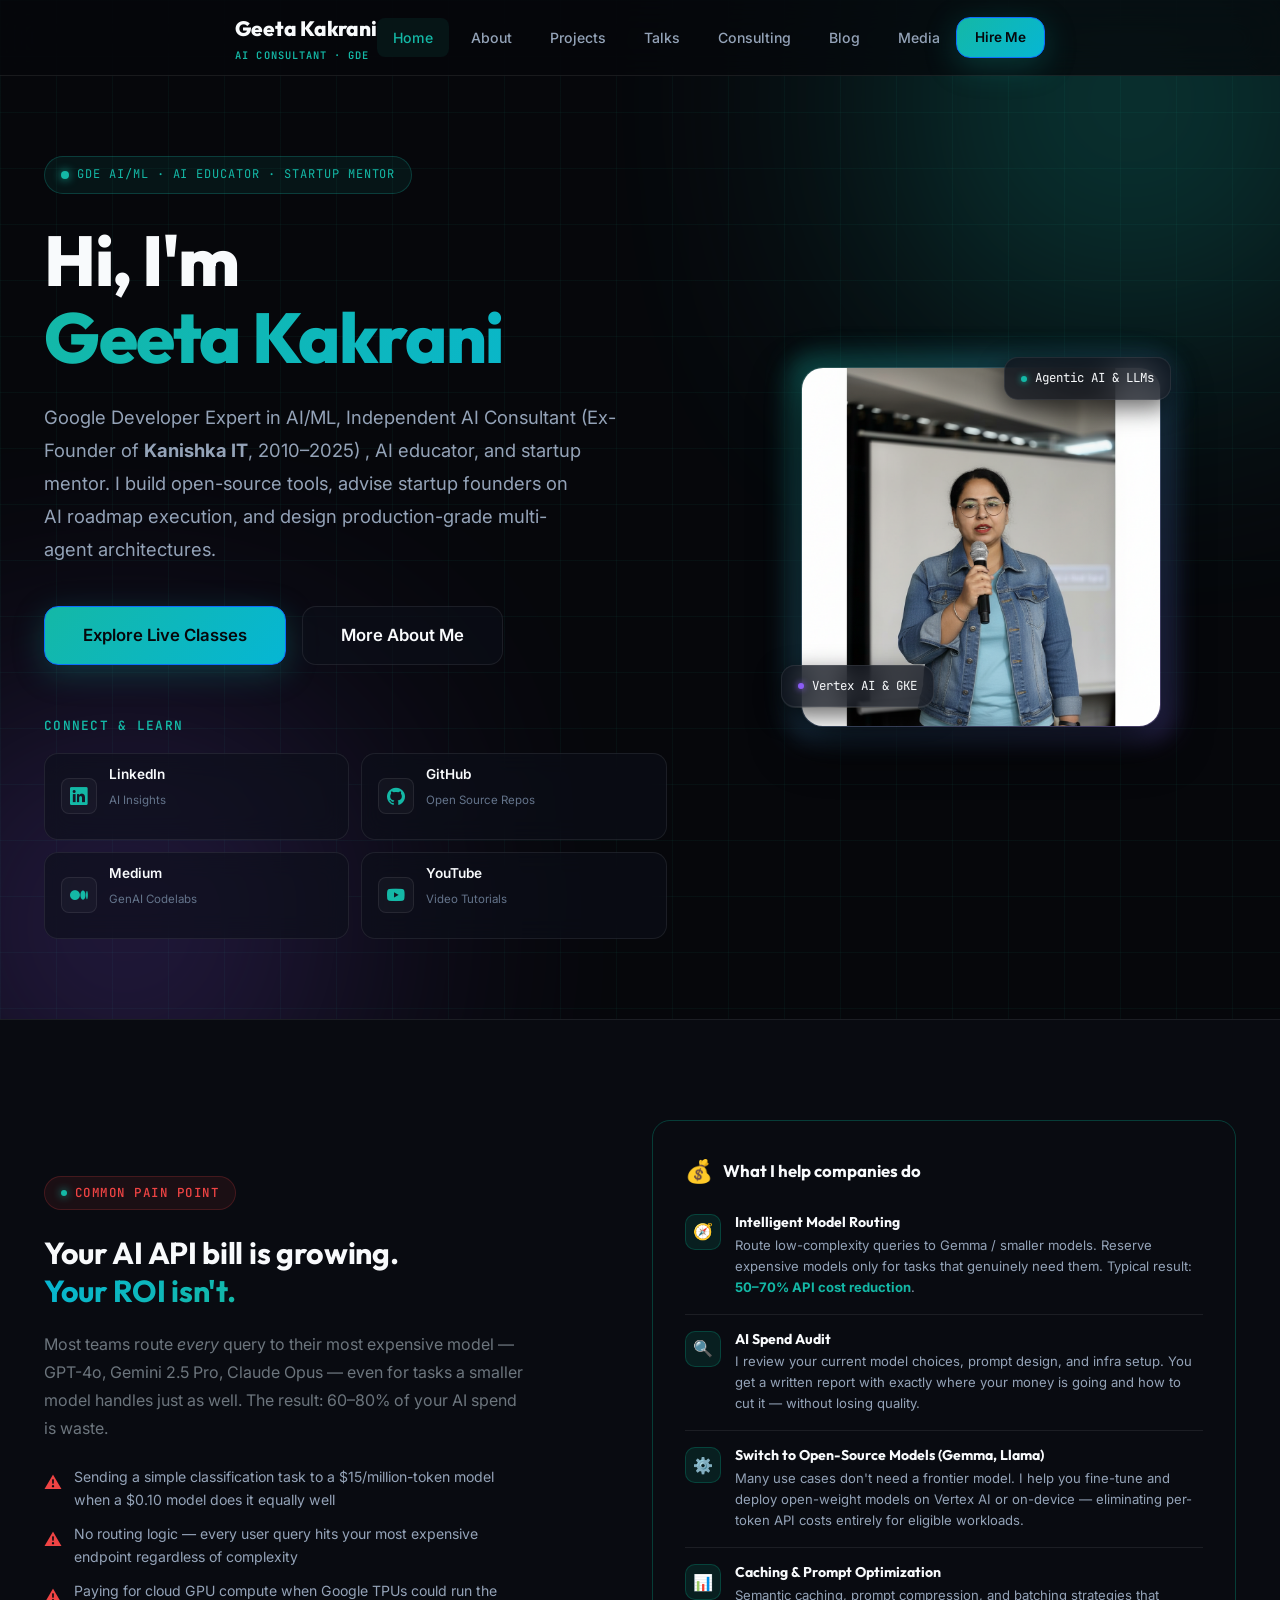
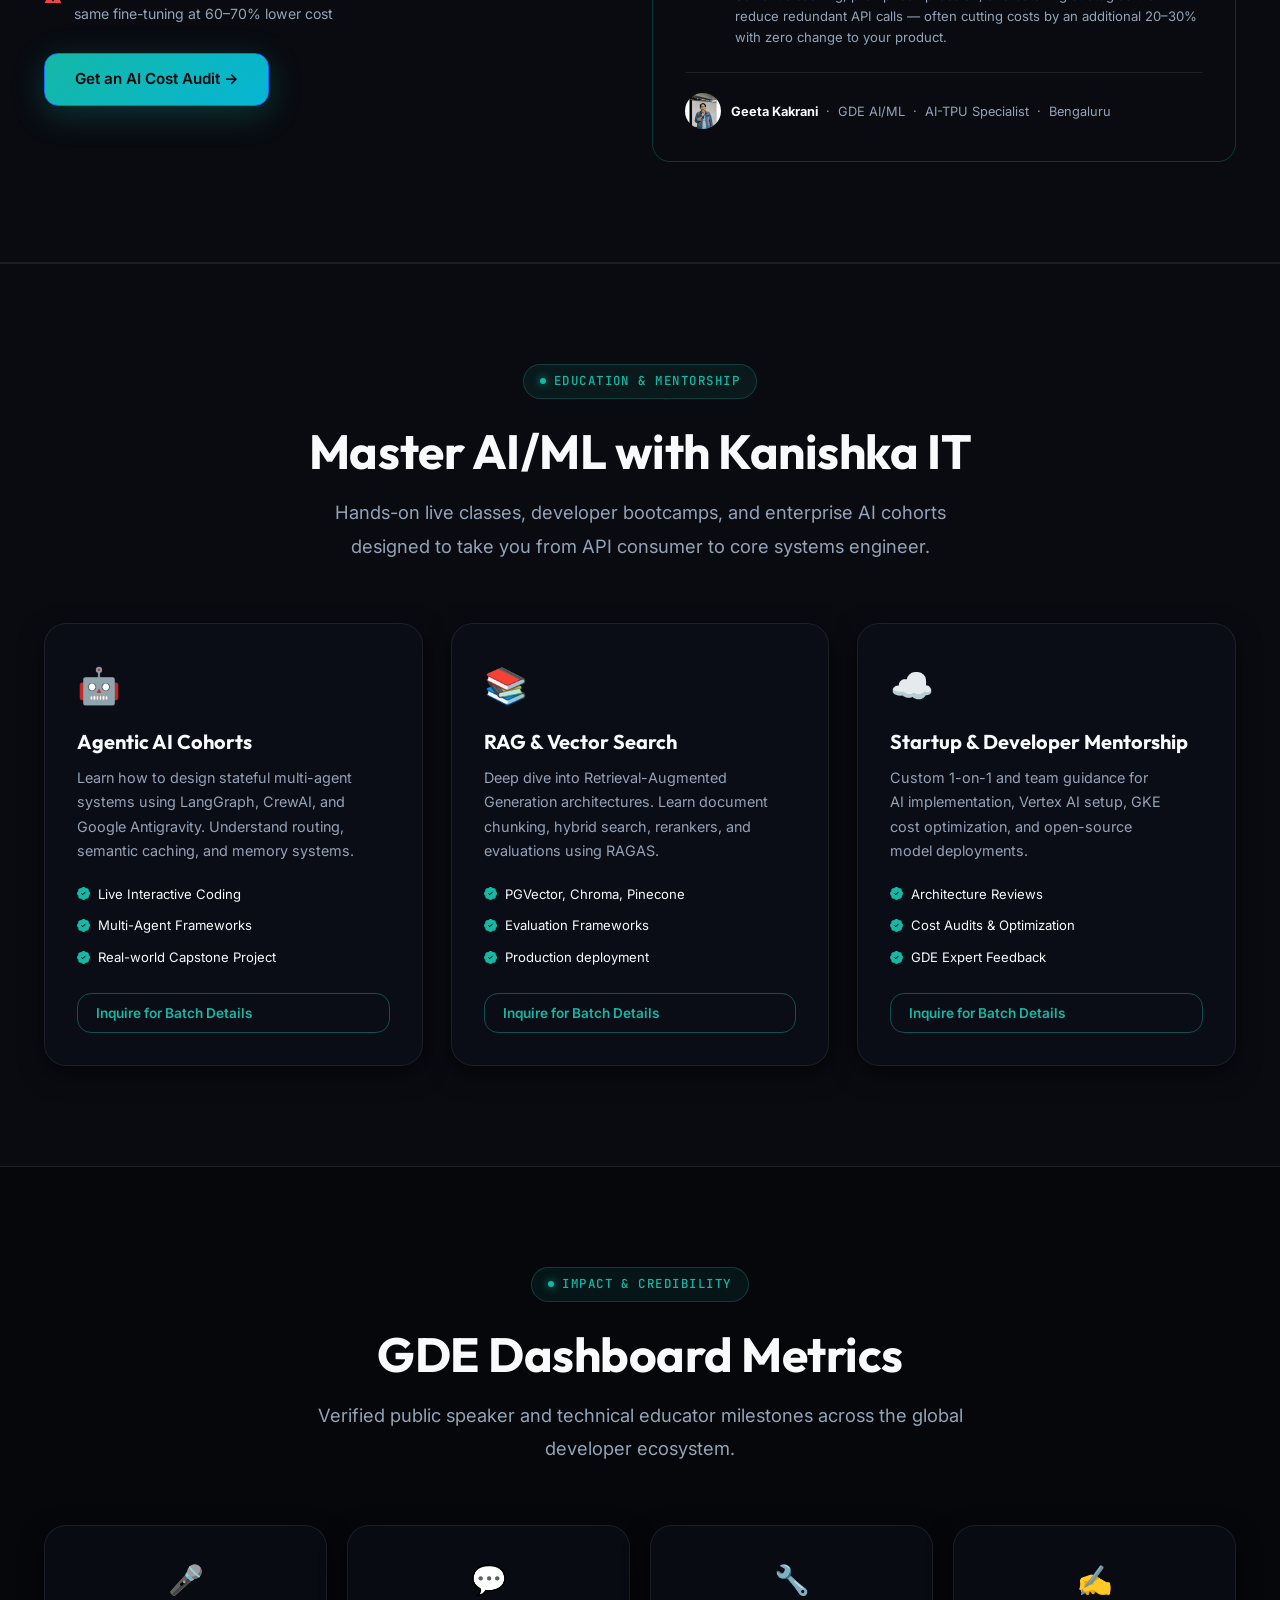
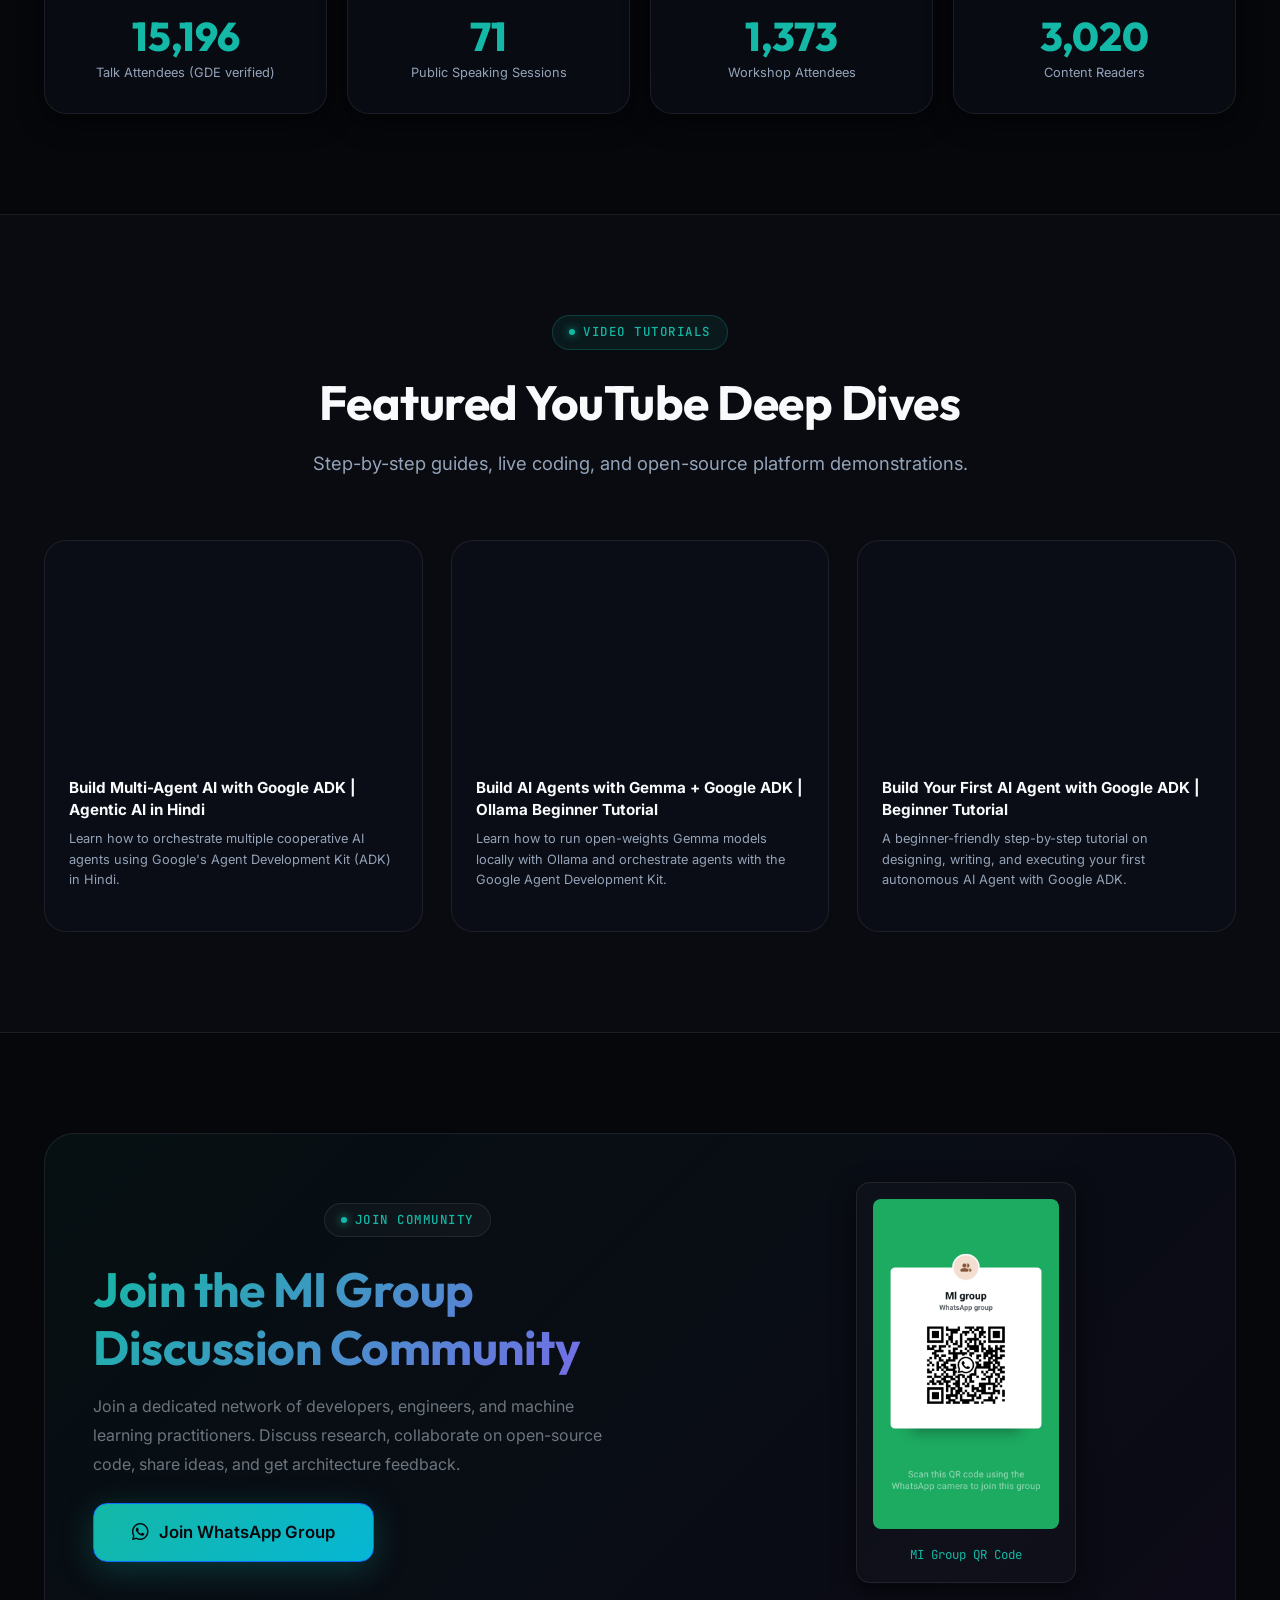
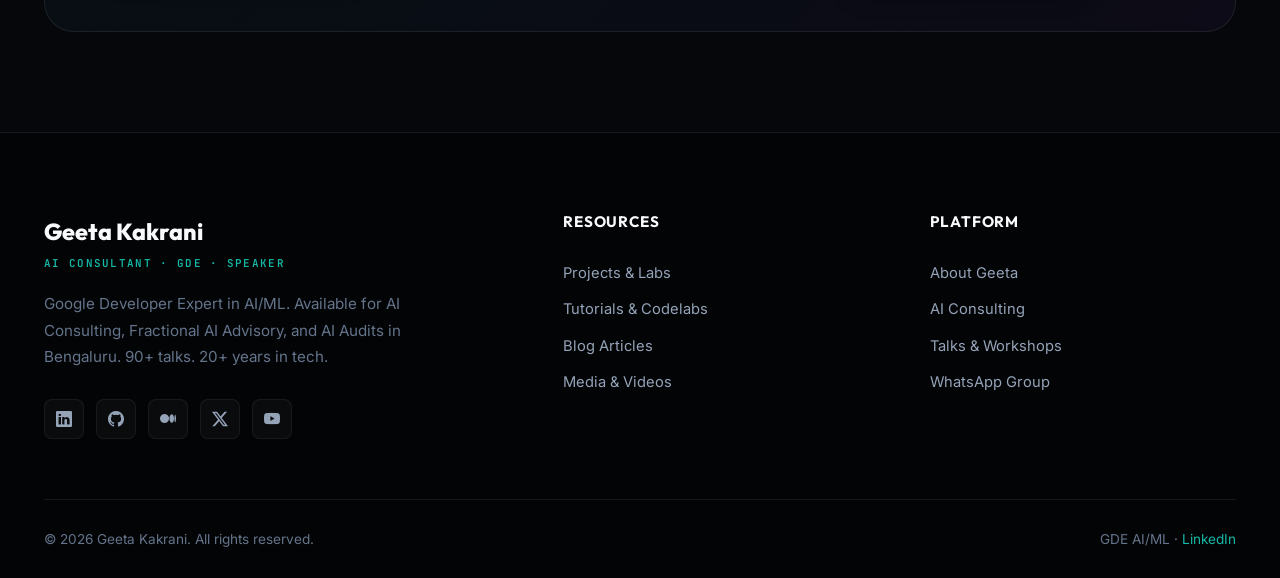
==== commit 95063ee1: "Update professional title in index.html" ====
--- a/index.html
+++ b/index.html
@@ -46,7 +46,7 @@
           </h1>
 
           <p class="hero-subtitle">
-            Google Developer Expert in AI/ML, founder of <strong>Kanishka IT</strong>, AI educator, and startup mentor. I build open-source tools, advise startup founders on AI roadmap execution, and design production-grade multi-agent architectures.
+            Google Developer Expert in AI/ML, Independent AI Consultant (Ex-Founder of <strong>Kanishka IT</strong>, 2010–2025) , AI educator, and startup mentor. I build open-source tools, advise startup founders on AI roadmap execution, and design production-grade multi-agent architectures.
           </p>
 
           <div class="hero-actions">
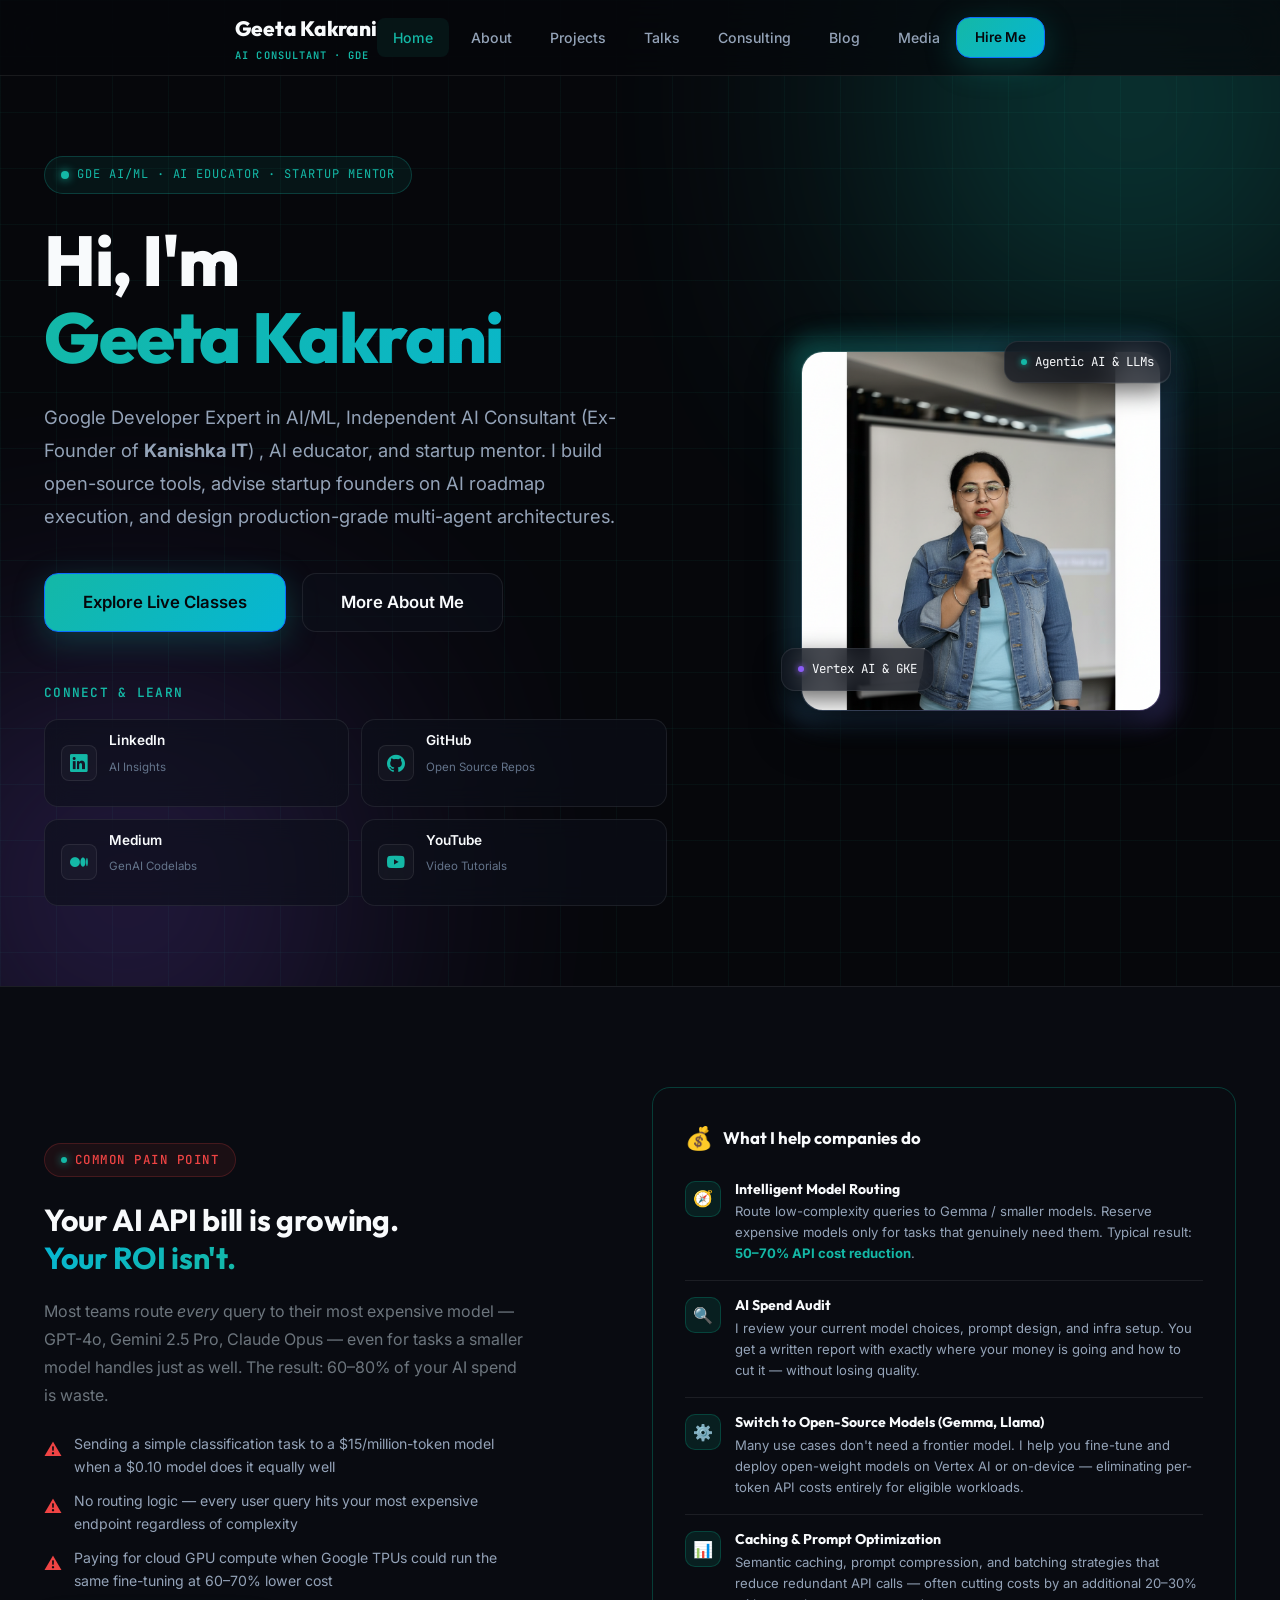
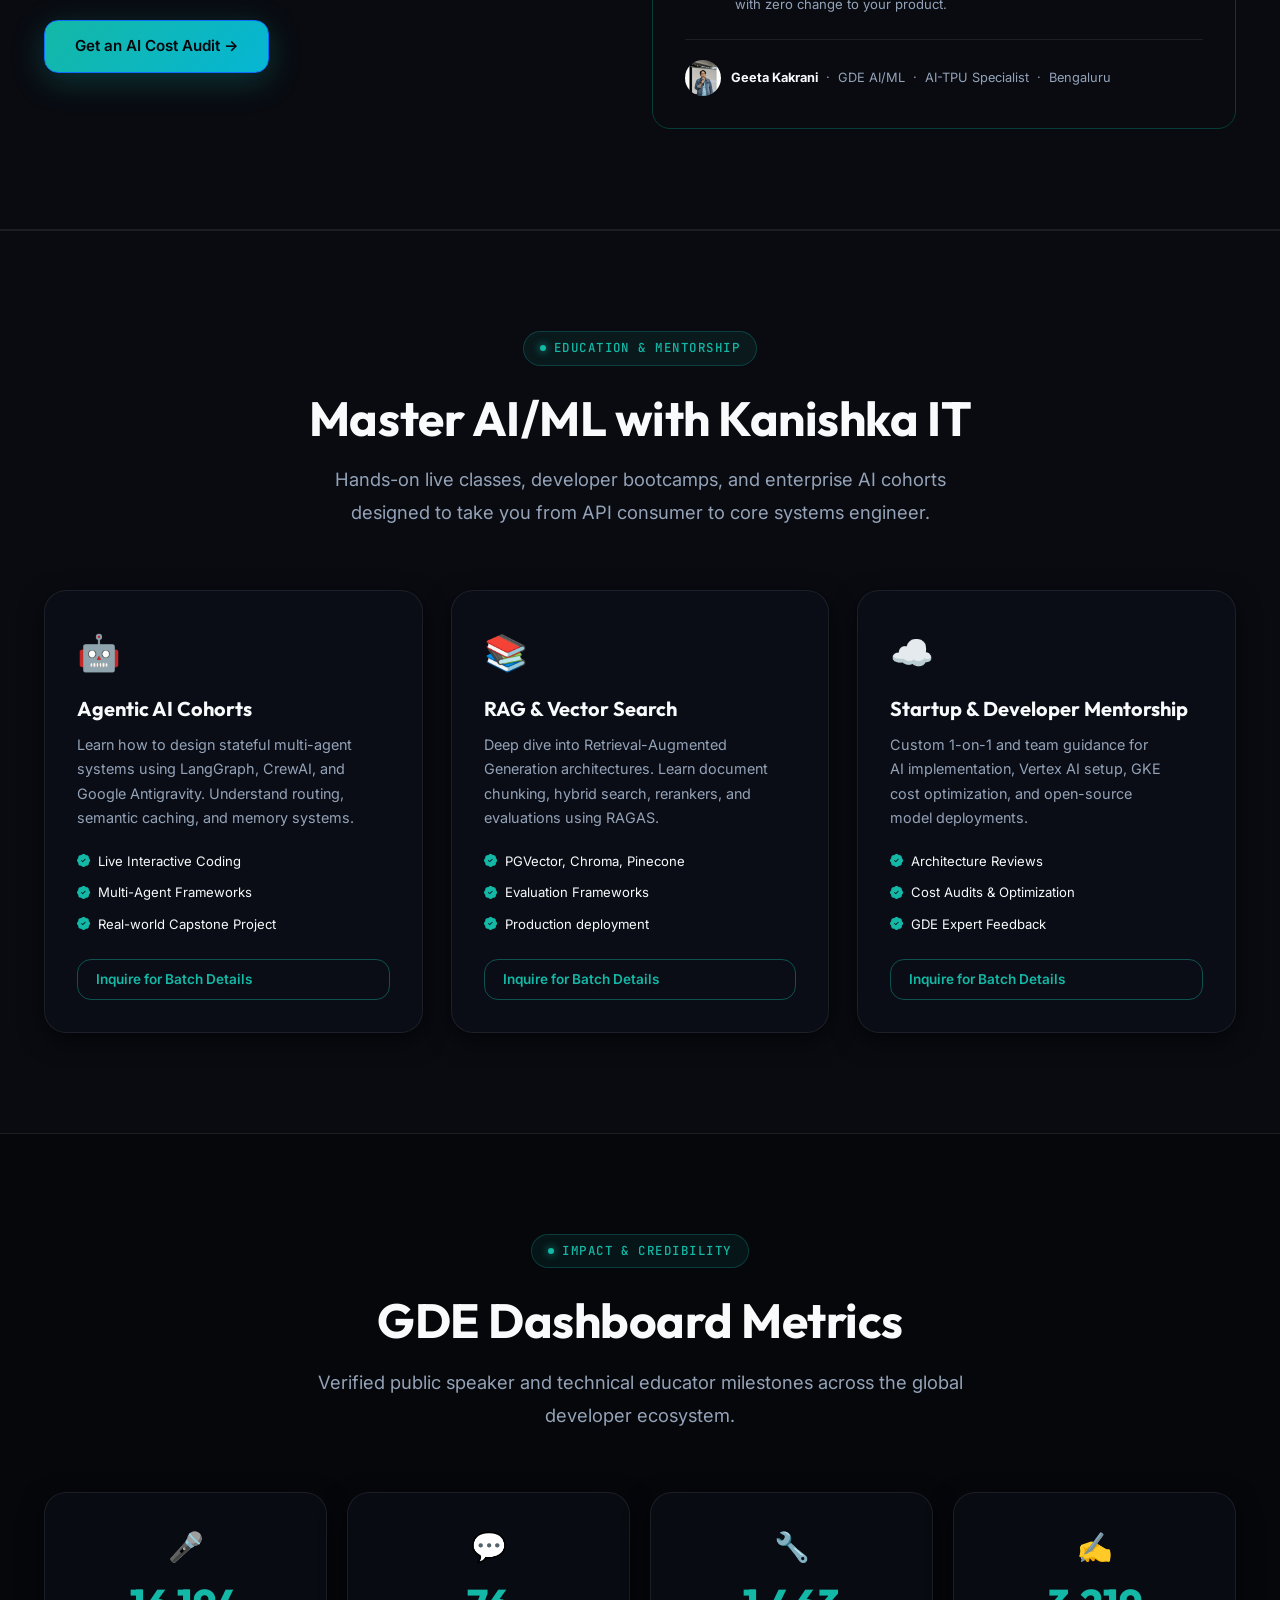
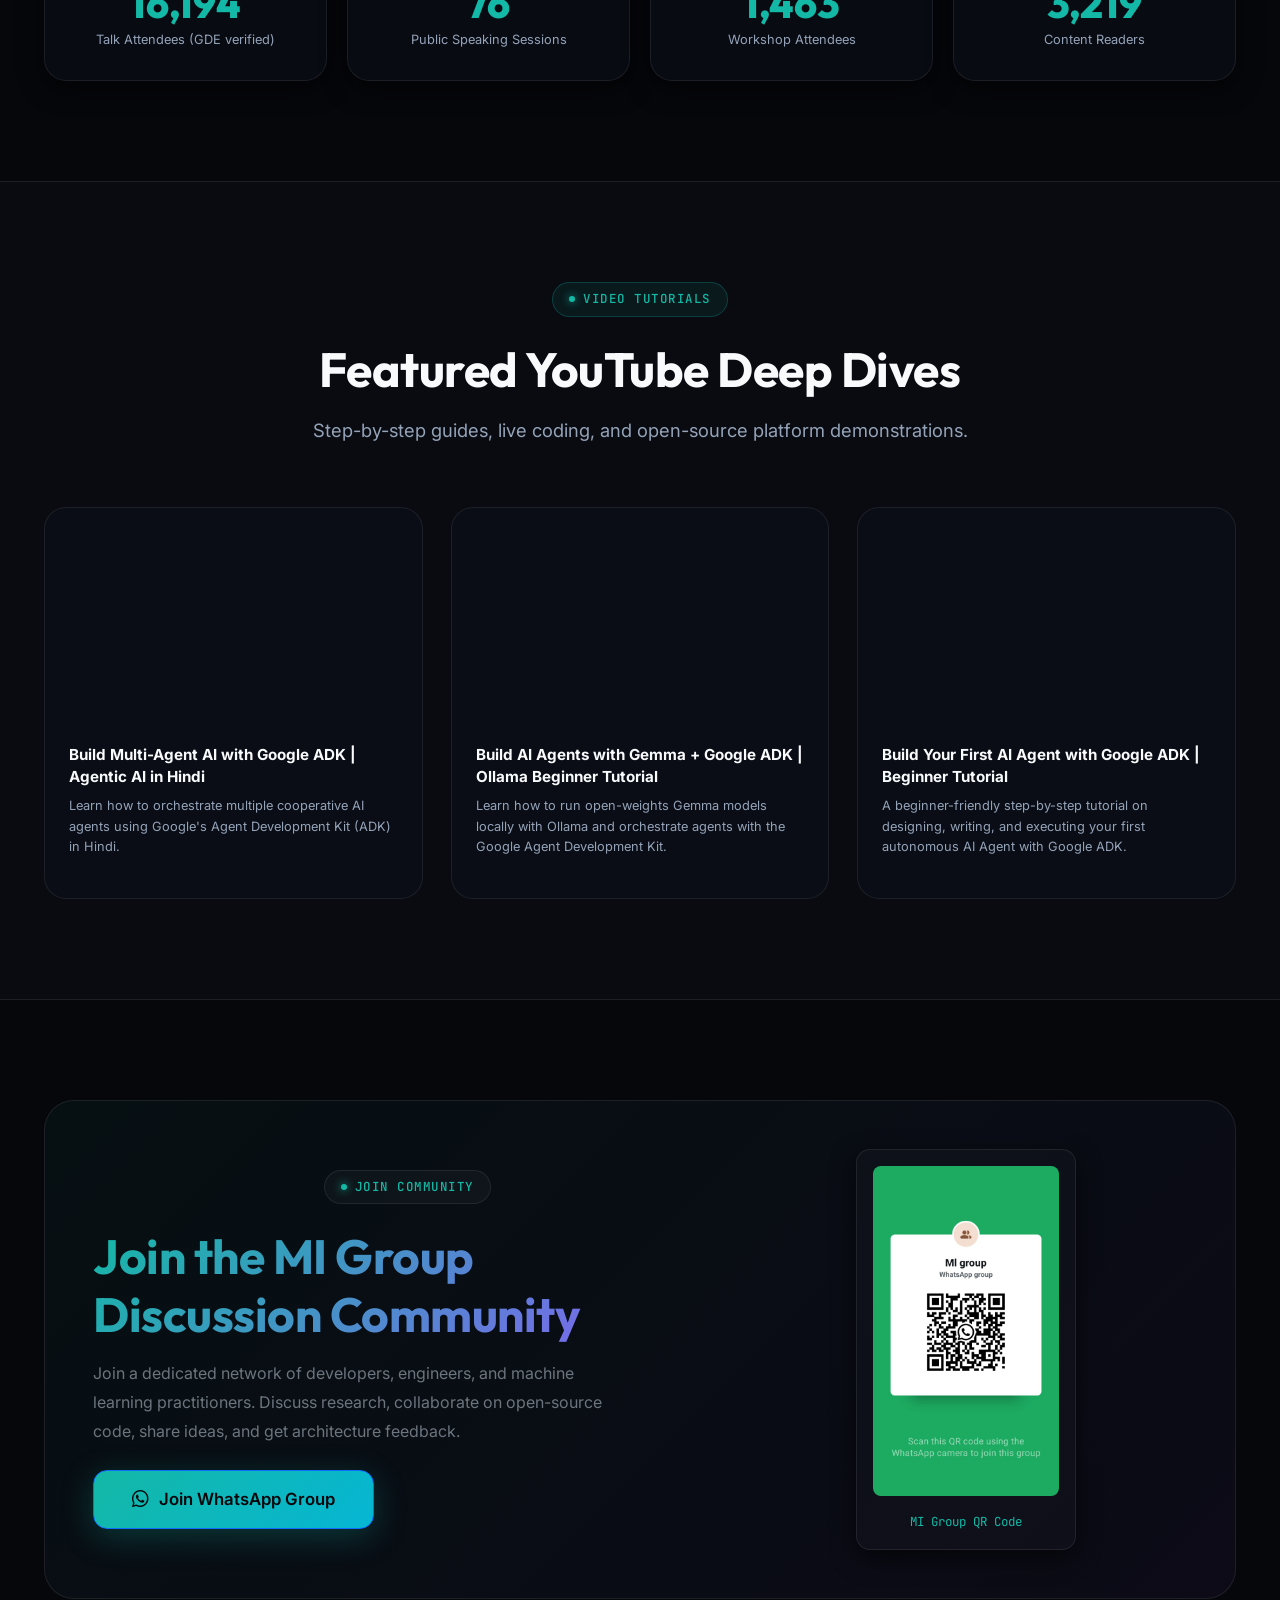
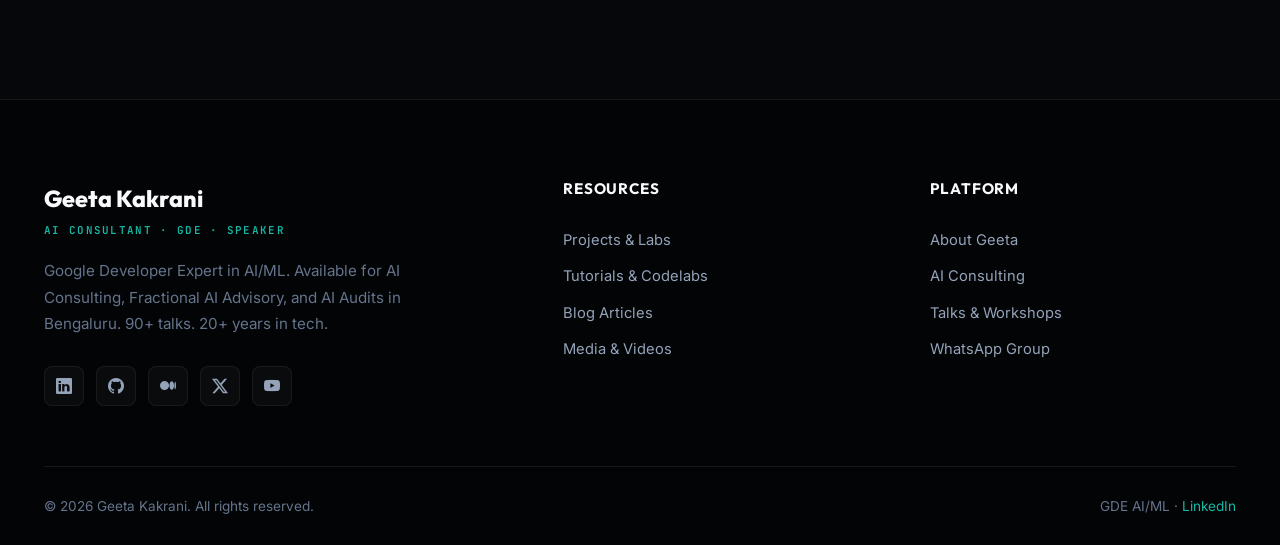
==== commit 86eac12d: "Update description in index.html Removed the date from the description of Geeta Kakrani." ====
--- a/index.html
+++ b/index.html
@@ -46,7 +46,7 @@
           </h1>
 
           <p class="hero-subtitle">
-            Google Developer Expert in AI/ML, Independent AI Consultant (Ex-Founder of <strong>Kanishka IT</strong>, 2010–2025) , AI educator, and startup mentor. I build open-source tools, advise startup founders on AI roadmap execution, and design production-grade multi-agent architectures.
+            Google Developer Expert in AI/ML, Independent AI Consultant (Ex-Founder of <strong>Kanishka IT</strong>) , AI educator, and startup mentor. I build open-source tools, advise startup founders on AI roadmap execution, and design production-grade multi-agent architectures.
           </p>
 
           <div class="hero-actions">
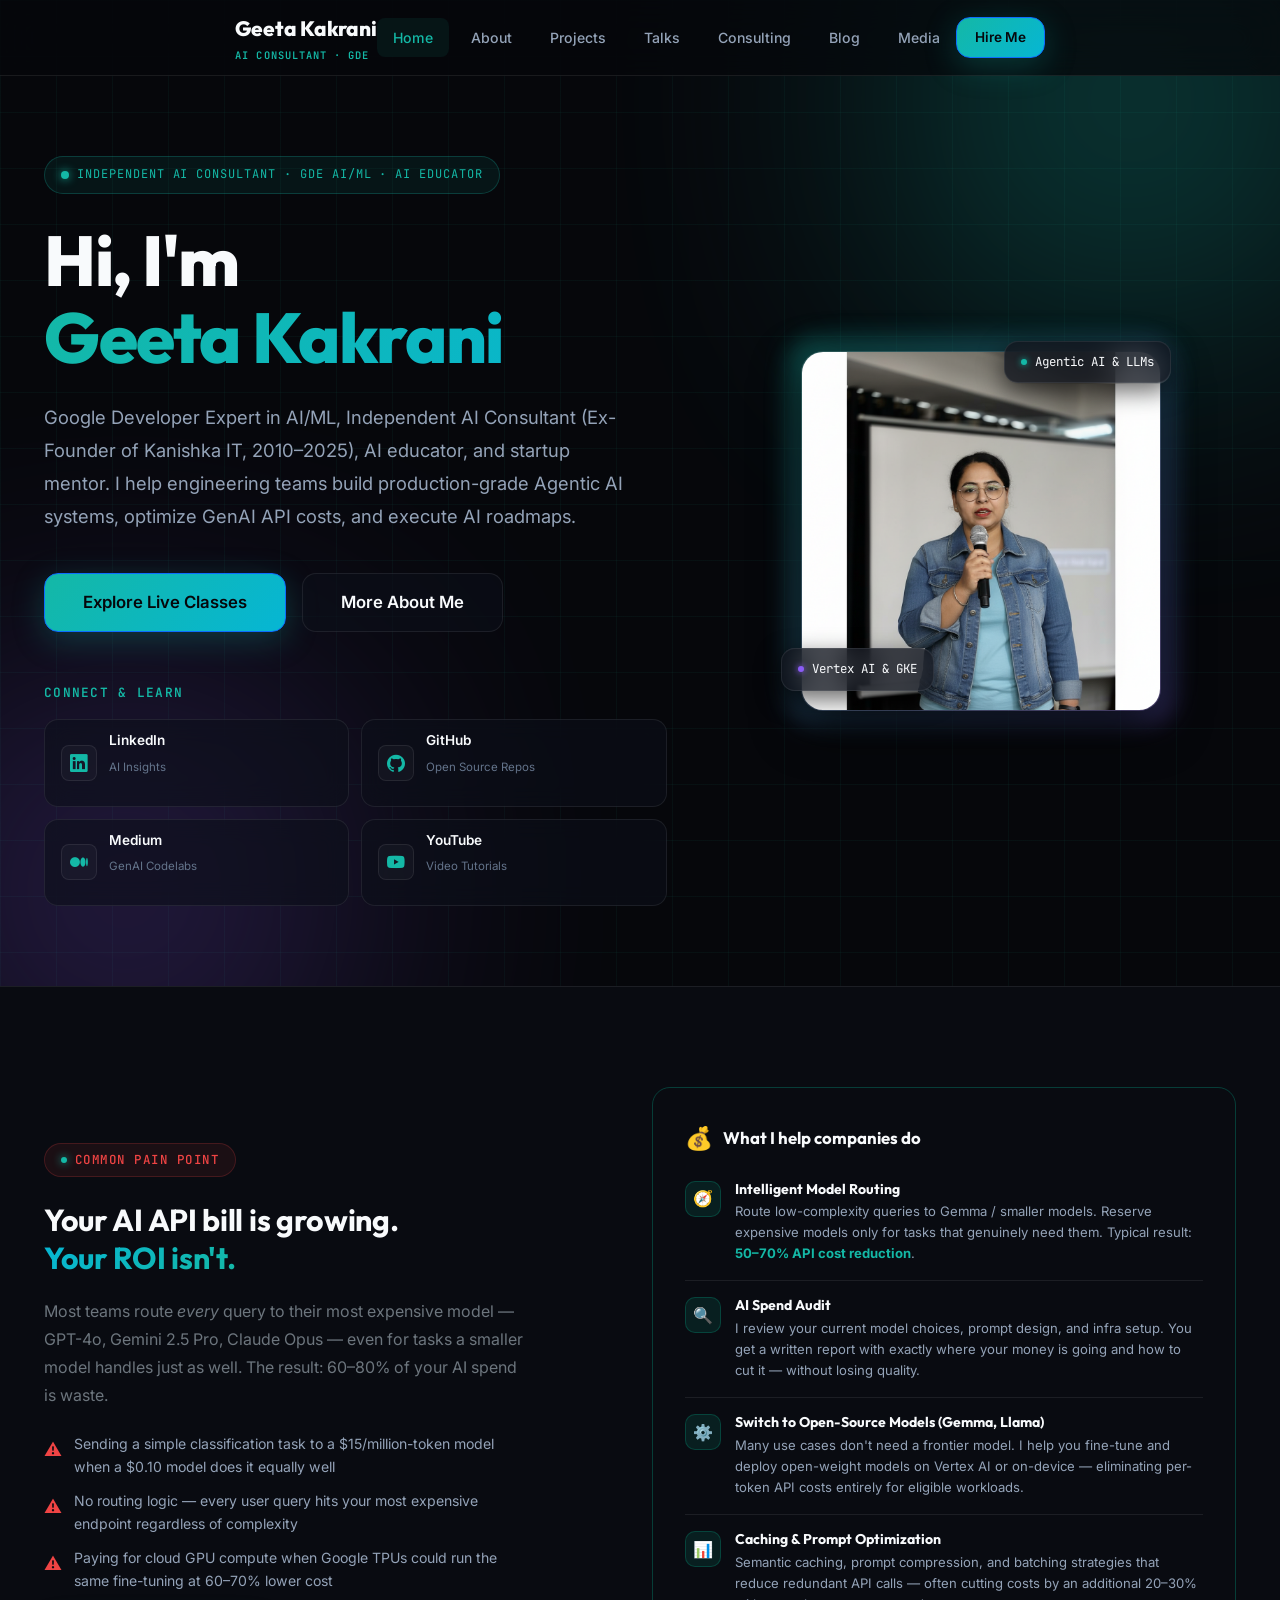
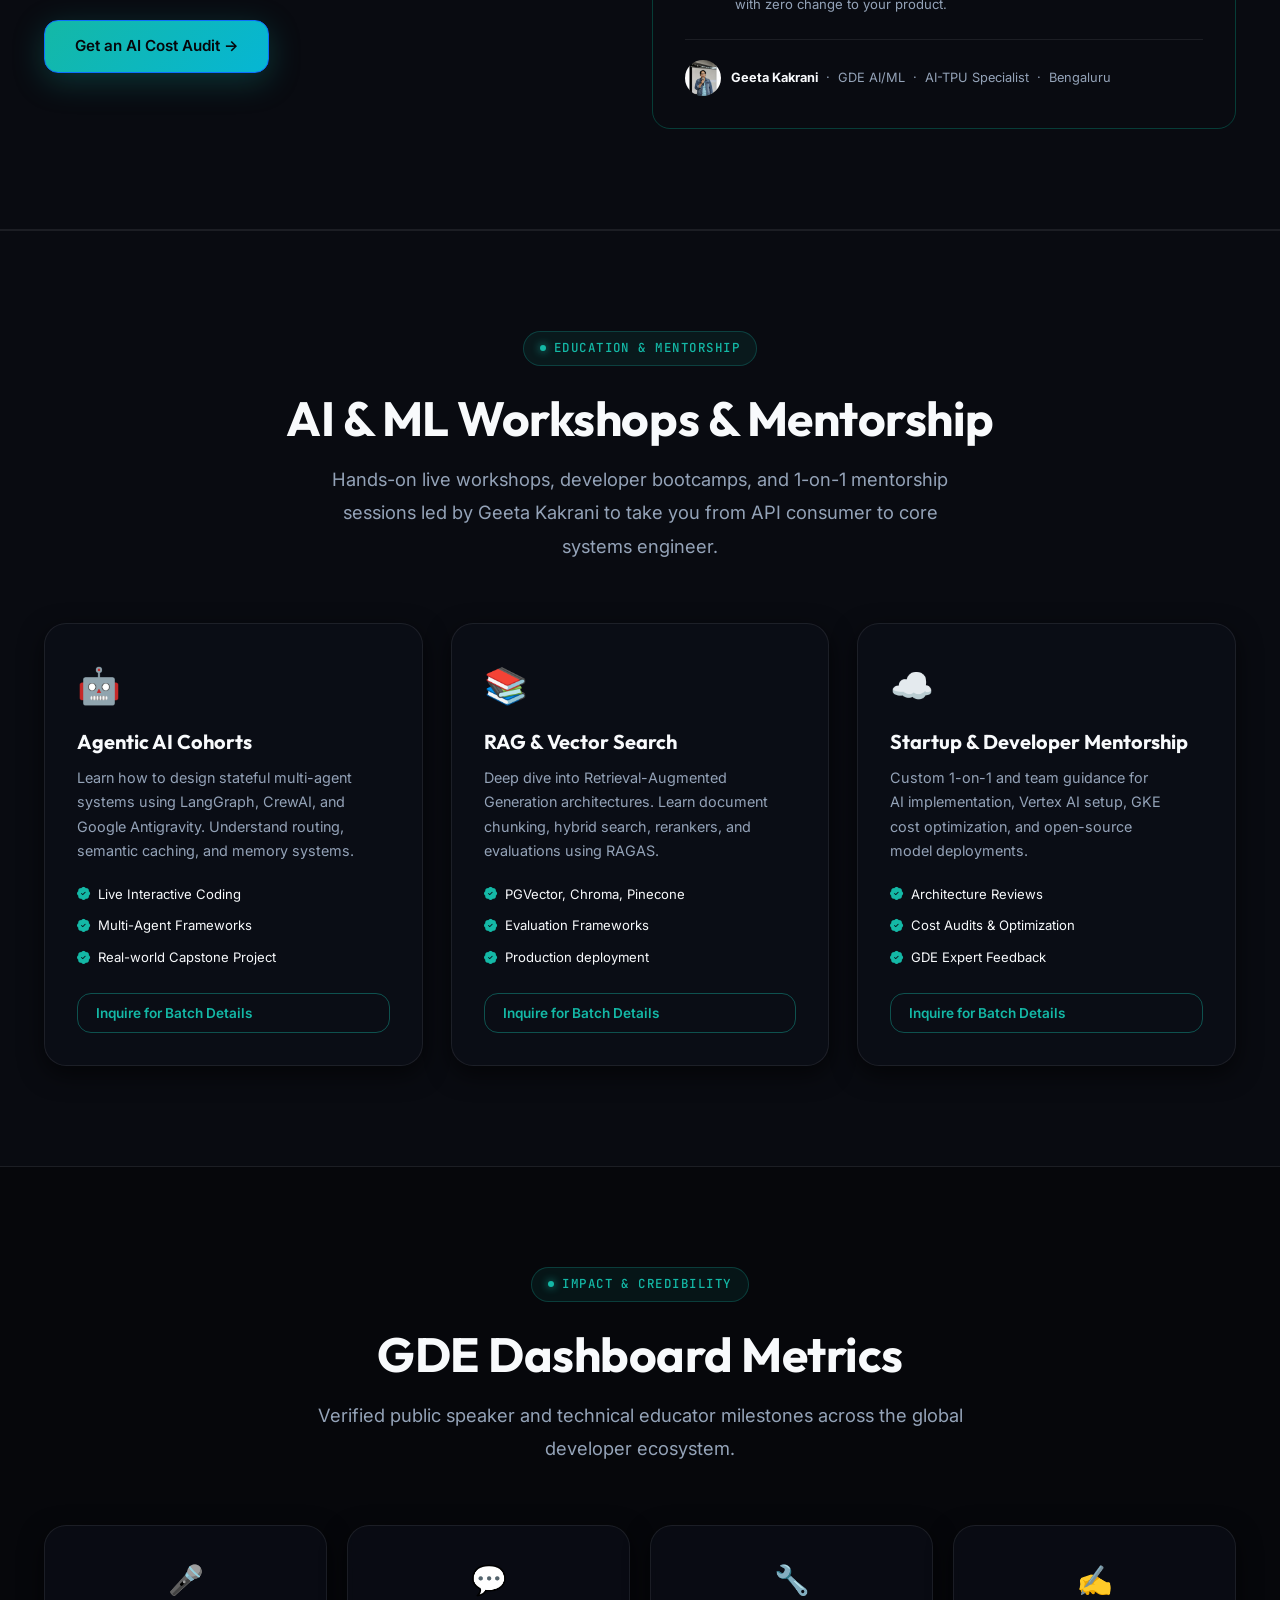
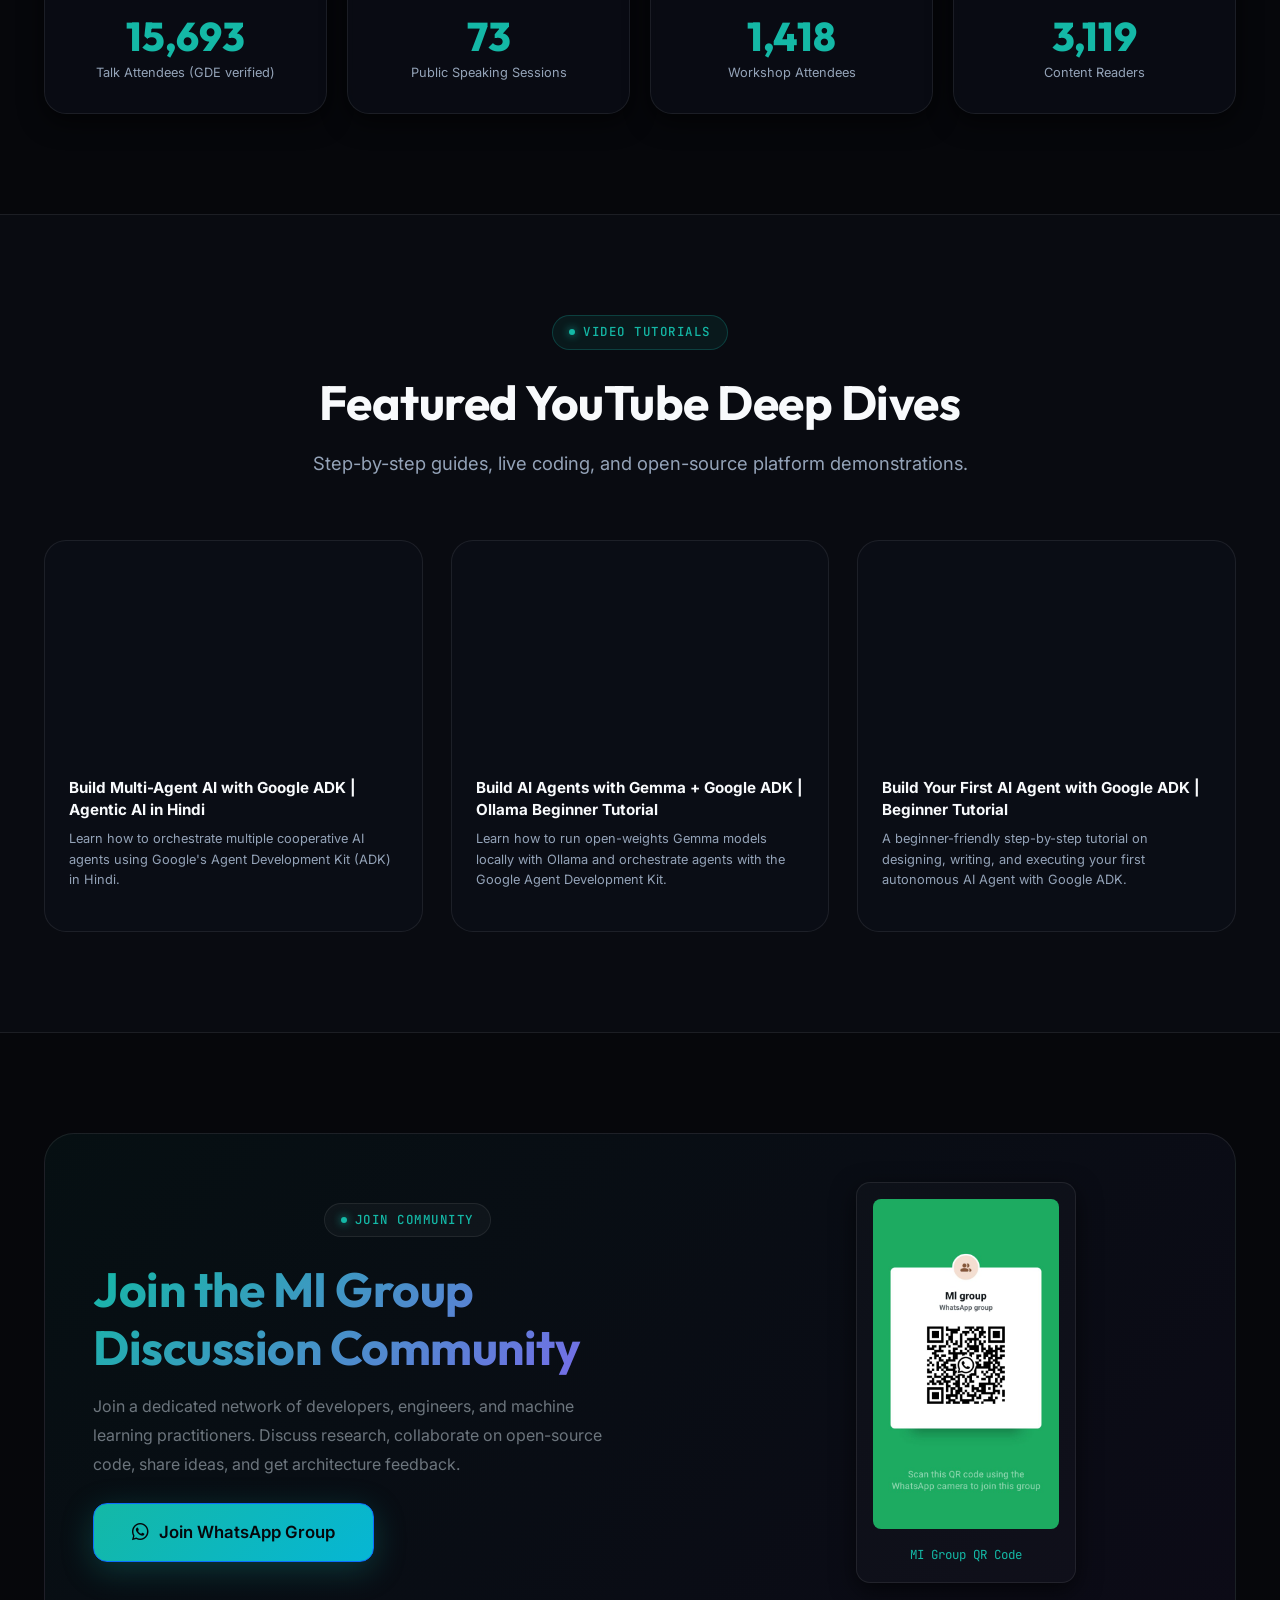
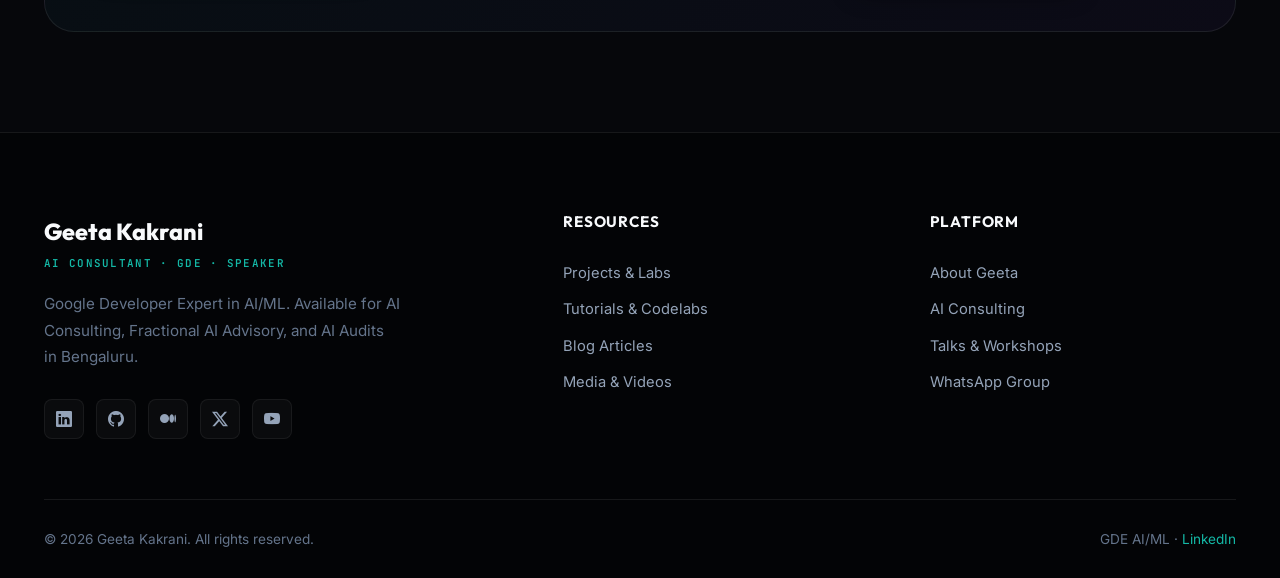
==== commit c830c97b: "Update Independent AI Consultant info, clean numbers in headers/footer, and sync dashboard metrics" ====
--- a/index.html
+++ b/index.html
@@ -4,10 +4,8 @@
   <meta charset="UTF-8" />
   <meta name="viewport" content="width=device-width, initial-scale=1.0" />
   <title>Geeta Kakrani — GDE AI/ML, AI Educator & Speaker</title>
-  <meta name="description" content="Personal brand and AI education platform of Geeta Kakrani — Google Developer Expert (AI/ML), Founder of Kanishka IT, AI Educator, and Technical Speaker." />
-
-  <!-- Google Fonts -->
-  <link rel="preconnect" href="https://fonts.googleapis.com" />
+  <meta name="description" content="Personal brand & Independent AI Consultancy of Geeta Kakrani — Google Developer Expert (AI/ML), Independent AI Consultant (Ex-Founder Kanishka IT, 2010–2025), and Technical Speaker." />
+<link rel="preconnect" href="https://fonts.googleapis.com" />
   <link rel="preconnect" href="https://fonts.gstatic.com" crossorigin />
 
   <!-- Bootstrap 5 CSS -->
@@ -38,7 +36,7 @@
         <div class="hero-content reveal">
           <div class="hero-badge">
             <span class="hero-badge-dot"></span>
-            GDE AI/ML · AI Educator · Startup Mentor
+            Independent AI Consultant · GDE AI/ML · AI Educator
           </div>
 
           <h1 class="hero-title">
@@ -46,7 +44,7 @@
           </h1>
 
           <p class="hero-subtitle">
-            Google Developer Expert in AI/ML, Independent AI Consultant (Ex-Founder of <strong>Kanishka IT</strong>) , AI educator, and startup mentor. I build open-source tools, advise startup founders on AI roadmap execution, and design production-grade multi-agent architectures.
+            Google Developer Expert in AI/ML, Independent AI Consultant (Ex-Founder of Kanishka IT, 2010–2025), AI educator, and startup mentor. I help engineering teams build production-grade Agentic AI systems, optimize GenAI API costs, and execute AI roadmaps.
           </p>
 
           <div class="hero-actions">
@@ -201,14 +199,14 @@
     </div>
   </section>
 
-  <!-- EDUCATION & LIVE CLASSES SECTION (Kanishka IT) -->
+  <!-- EDUCATION & LIVE CLASSES SECTION -->
   <section class="classes-section section" id="education">
 
     <div class="container">
       <div class="text-center">
         <div class="section-label">Education & Mentorship</div>
-        <h2 class="section-heading">Master AI/ML with Kanishka IT</h2>
-        <p class="section-intro">Hands-on live classes, developer bootcamps, and enterprise AI cohorts designed to take you from API consumer to core systems engineer.</p>
+        <h2 class="section-heading">AI & ML Workshops & Mentorship</h2>
+        <p class="section-intro">Hands-on live workshops, developer bootcamps, and 1-on-1 mentorship sessions led by Geeta Kakrani to take you from API consumer to core systems engineer.</p>
       </div>
 
       <div class="grid-3">
